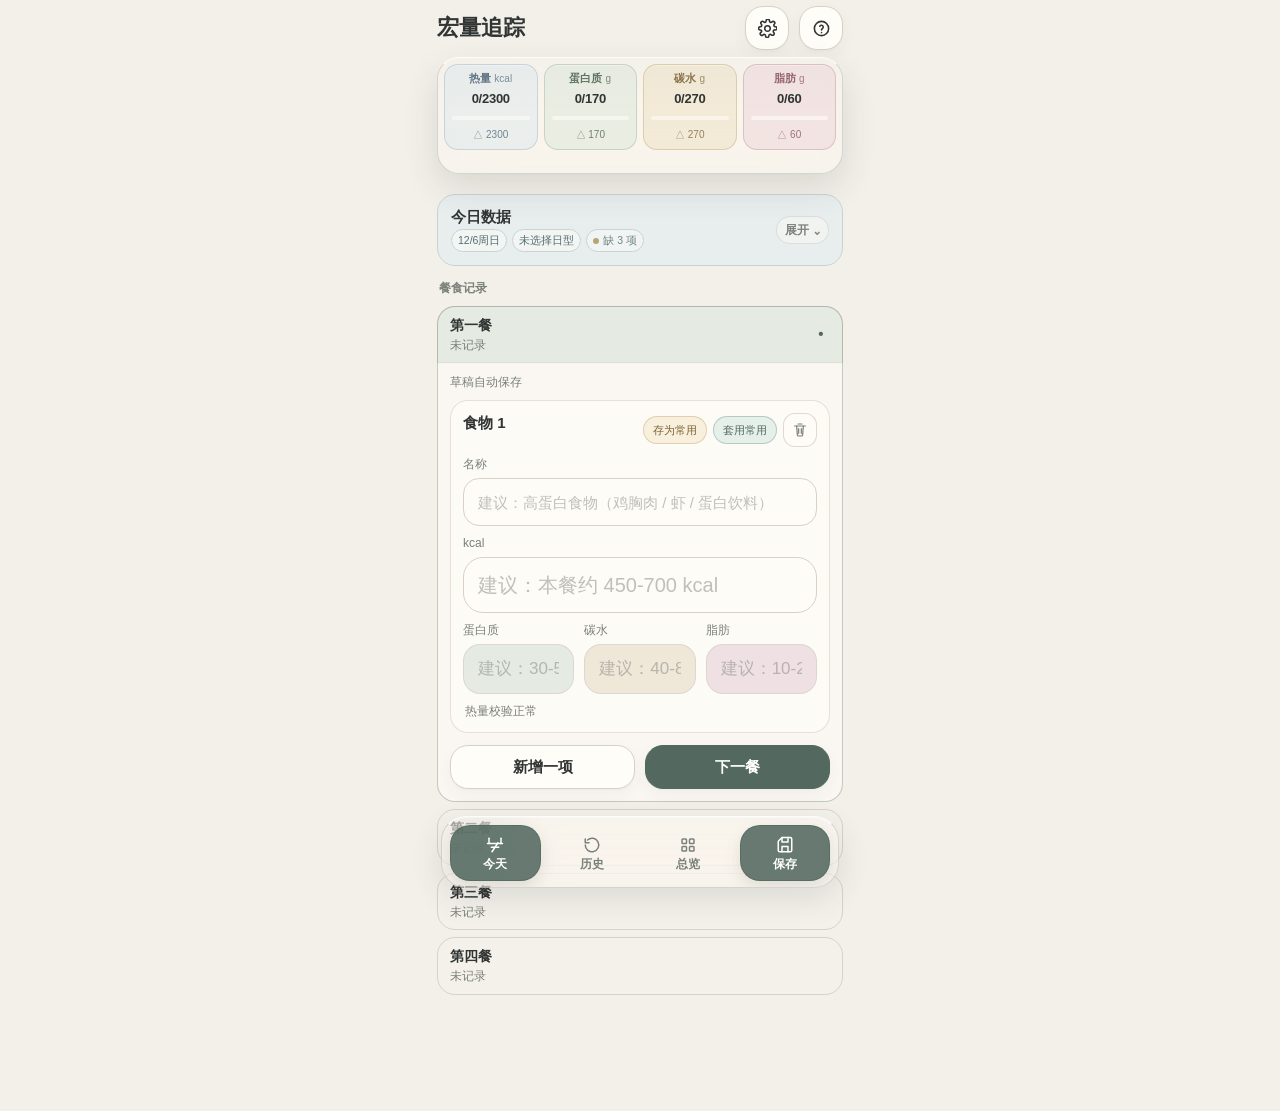
==== index.html @ 1430584b "2.3.5 毛玻璃底色透明度从 52% 降至 34%，模糊提高到 34px，并加强背景颜色的饱和度和对比度。 移除了标题栏下方的明显硬边。 页面内容上滑时，会在 macro 悬浮岛上缘内部逐渐淡出" ====
<!DOCTYPE html>
<html lang="zh-CN">
<head>
<meta charset="utf-8" />
<meta name="viewport" content="width=device-width, initial-scale=1, maximum-scale=1, user-scalable=no, viewport-fit=cover" />
<title>宏量追踪</title>
<meta name="description" content="支持离线使用的每日饮食与体重记录工具" />
<meta name="theme-color" content="#f3f0ea" />
<meta name="apple-mobile-web-app-capable" content="yes" />
<meta name="apple-mobile-web-app-status-bar-style" content="black-translucent" />
<meta name="apple-mobile-web-app-title" content="宏量追踪" />
<link rel="manifest" href="manifest.json" />
<link rel="apple-touch-icon" href="apple-touch-icon.png" />
<link rel="stylesheet" href="styles.css?v=2.3.5" />
<script defer src="app.js?v=2.3.5"></script>
</head>
<body>
<div class="app">
  <div class="sticky">
    <div class="topbar">
      <div>
        <div class="title">宏量追踪</div>
        <div class="sub" id="appSubtitle"></div>
      </div>
      <div class="row">
        <button class="icon-btn" id="settingsBtn" type="button" aria-label="打开设置" title="设置">
          <svg viewBox="0 0 24 24" aria-hidden="true"><path d="M12 15.5a3.5 3.5 0 1 0 0-7 3.5 3.5 0 0 0 0 7Z"/><path d="M19.4 15a1.8 1.8 0 0 0 .36 1.98l.06.06a2.1 2.1 0 0 1-2.97 2.97l-.06-.06a1.8 1.8 0 0 0-1.98-.36 1.8 1.8 0 0 0-1.09 1.65V21.3a2.1 2.1 0 0 1-4.2 0v-.09a1.8 1.8 0 0 0-1.09-1.65 1.8 1.8 0 0 0-1.98.36l-.06.06a2.1 2.1 0 0 1-2.97-2.97l.06-.06A1.8 1.8 0 0 0 4.6 15a1.8 1.8 0 0 0-1.65-1.09H2.86a2.1 2.1 0 0 1 0-4.2h.09A1.8 1.8 0 0 0 4.6 8.62a1.8 1.8 0 0 0-.36-1.98l-.06-.06a2.1 2.1 0 0 1 2.97-2.97l.06.06a1.8 1.8 0 0 0 1.98.36A1.8 1.8 0 0 0 10.28 2.4v-.09a2.1 2.1 0 0 1 4.2 0v.09a1.8 1.8 0 0 0 1.09 1.65 1.8 1.8 0 0 0 1.98-.36l.06-.06a2.1 2.1 0 0 1 2.97 2.97l-.06.06a1.8 1.8 0 0 0-.36 1.98 1.8 1.8 0 0 0 1.65 1.09h.09a2.1 2.1 0 0 1 0 4.2h-.09A1.8 1.8 0 0 0 19.4 15Z"/></svg>
        </button>
        <button class="icon-btn" id="helpBtn" type="button" aria-label="打开使用说明" title="使用说明">
          <svg viewBox="0 0 24 24" aria-hidden="true"><circle cx="12" cy="12" r="9"/><path d="M9.8 9.2a2.3 2.3 0 0 1 4.4 1c0 1.7-2.2 2-2.2 3.6"/><path d="M12 17.2h.01"/></svg>
        </button>
      </div>
    </div>
    <div class="macro-island">
      <div class="chips" id="summaryChips" aria-live="polite"></div>
      <div class="status-line" id="statusLine" aria-live="polite"></div>
      <div id="noticeBox" aria-live="polite" aria-atomic="true"></div>
    </div>
  </div>
  <div id="view"></div>
</div>

<nav class="bottom" aria-label="主导航">
  <div class="bottom-inner">
    <button class="nav-btn" type="button" data-view="today" aria-label="切换到今天">
      <span class="nav-label">
        <span class="nav-icon" aria-hidden="true">
          <svg viewBox="0 0 24 24"><path d="M4 3v7"/><path d="M20 3v7"/><path d="M2 10h20"/><path d="M7 15h10"/><path d="M8 21l8-12"/></svg>
        </span>
        <span>今天</span>
      </span>
    </button>
    <button class="nav-btn" type="button" data-view="history" aria-label="切换到历史">
      <span class="nav-label">
        <span class="nav-icon" aria-hidden="true">
          <svg viewBox="0 0 24 24"><path d="M3 12a9 9 0 1 0 3-6.7"/><path d="M3 4v5h5"/></svg>
        </span>
        <span>历史</span>
      </span>
    </button>
    <button class="nav-btn" type="button" data-view="overview" aria-label="切换到总览">
      <span class="nav-label">
        <span class="nav-icon" aria-hidden="true">
          <svg viewBox="0 0 24 24"><rect x="4" y="4" width="6" height="6" rx="1"/><rect x="14" y="4" width="6" height="6" rx="1"/><rect x="4" y="14" width="6" height="6" rx="1"/><rect x="14" y="14" width="6" height="6" rx="1"/></svg>
        </span>
        <span>总览</span>
      </span>
    </button>
    <button class="save-btn nav-btn" type="button" id="saveDayBtn" aria-label="保存当天记录">
      <span class="nav-label">
        <span class="nav-icon" aria-hidden="true">
          <svg viewBox="0 0 24 24"><path d="M19 21H5a2 2 0 0 1-2-2V7.8a2 2 0 0 1 .6-1.4l3.8-3.8A2 2 0 0 1 8.8 2H19a2 2 0 0 1 2 2v15a2 2 0 0 1-2 2Z"/><path d="M8 2v6h8V2"/><path d="M8 21v-7h8v7"/></svg>
        </span>
        <span>保存</span>
      </span>
    </button>
  </div>
</nav>

<div class="modal" id="settingsModal" role="dialog" aria-modal="true" aria-labelledby="settingsModalTitle">
  <div class="modal-card settings-card">
    <div class="sheet-handle" aria-hidden="true"></div>
    <div class="modal-head">
      <h3 id="settingsModalTitle">设置</h3>
      <button class="icon-btn" id="closeSettingsBtn" type="button" aria-label="关闭设置">×</button>
    </div>
    <div id="settingsBody"></div>
    <div class="item-actions">
      <button class="btn dark" id="saveSettingsBtn" type="button">保存设置并重新计算目标</button>
    </div>
  </div>
</div>

<div class="modal" id="helpModal" role="dialog" aria-modal="true" aria-labelledby="helpModalTitle">
  <div class="modal-card">
    <div class="sheet-handle" aria-hidden="true"></div>
    <div class="modal-head">
      <h3 id="helpModalTitle">简易使用说明</h3>
      <button class="icon-btn" id="closeHelpBtn" type="button" aria-label="关闭使用说明">×</button>
    </div>
    <div class="steps">
      <div class="step">1. 在“今天”页选择日期、日型，并补全训练、饥饿和睡眠数据。</div>
      <div class="step">2. 每一餐默认有 1 个输入板块；若这餐由多个食物组成，可点“新增一项”继续录入。</div>
      <div class="step">3. 每项只需填写名称、kcal、P、C、F。系统会自动汇总为本餐与全天数据。</div>
      <div class="step">4. 系统会自动保存当天草稿；只有点“保存”后，这一天才会正式进入历史记录。</div>
      <div class="step">5. 设置页会实时重算每日目标；历史页支持导出 CSV 与带预览确认的 CSV 导入。</div>
      <div class="step">版本：2.3.5</div>
    </div>
  </div>
</div>

<div class="modal" id="importModal" role="dialog" aria-modal="true" aria-labelledby="importModalTitle">
  <div class="modal-card">
    <div class="sheet-handle" aria-hidden="true"></div>
    <div class="modal-head">
      <h3 id="importModalTitle">导入确认</h3>
      <button class="icon-btn" id="closeImportPreviewBtn" type="button" aria-label="关闭导入确认">×</button>
    </div>
    <div class="steps" id="importPreviewBody"></div>
    <div class="item-actions">
      <button class="mini-btn" id="cancelImportBtn" type="button">取消</button>
      <button class="btn dark" id="confirmImportBtn" type="button">确认导入</button>
    </div>
  </div>
</div>

<input id="csvImportInput" class="visually-hidden" type="file" accept=".csv,text/csv" />
</body>
</html>
---- styles.css ----
:root {
  --bg: #f3f0ea;
  --card: #fffdf8;
  --surface-primary: #fffdf8;
  --surface: #f5f1ea;
  --surface-2: #ebe7df;
  --surface-strong: #e3ddd2;
  --line: #d8d1c6;
  --text: #313534;
  --muted: #7b807a;
  --dark: #53685f;
  --accent: #697f72;
  --accent-dark: #53685f;
  --accent-soft: #e5ebe3;
  --protein-soft: #e5ebe3;
  --carb-soft: #efe7d8;
  --fat-soft: #efe1e3;
  --ok: #5f7461;
  --warn: #8a7449;
  --bad: #93636b;
  --ok-bg: #e5ebe3;
  --ok-line: #c9d6c6;
  --warn-bg: #efe7d8;
  --warn-line: #d8cab0;
  --bad-bg: #efe1e3;
  --bad-line: #d9bec2;
  --info-bg: #e7ecef;
  --info-line: #cfd9de;
  --info-text: #627583;
  --context-bg: #e8eeee;
  --context-line: #c7d4d4;
  --context-text: #536f72;
  --tools-bg: #ebe8f0;
  --tools-line: #d0c8dc;
  --tools-text: #665f78;
  --font-family-ui: -apple-system, BlinkMacSystemFont, "SF Pro Text", "PingFang SC", "Helvetica Neue", Arial, sans-serif;
  --text-xs: 11px;
  --text-sm: 12px;
  --text-md: 14px;
  --text-base: 15px;
  --text-lg: 17px;
  --text-xl: 20px;
  --text-2xl: 24px;
  --weight-regular: 400;
  --weight-medium: 500;
  --weight-semibold: 650;
  --weight-bold: 750;
  --line-tight: 1.15;
  --line-normal: 1.35;
  --line-relaxed: 1.5;
  --shadow: 0 1px 2px rgba(70, 76, 72, 0.04), 0 10px 24px rgba(70, 76, 72, 0.055);
  --shadow-soft: 0 1px 2px rgba(70, 76, 72, 0.035), 0 6px 16px rgba(70, 76, 72, 0.045);
  --floating-material: rgba(248, 247, 242, 0.34);
  --floating-material-edge: rgba(255, 255, 255, 0.78);
  --floating-material-line: rgba(75, 85, 78, 0.2);
  --floating-material-blur: 34px;
}

* {
  box-sizing: border-box;
}

html,
body {
  margin: 0;
  padding: 0;
  background: var(--bg);
  color: var(--text);
  font-family: var(--font-family-ui);
  font-size: var(--text-base);
  line-height: var(--line-normal);
  overscroll-behavior-y: none;
}

html {
  height: 100%;
  min-height: 100%;
  background: var(--bg);
}

body {
  min-height: 100%;
  padding-bottom: calc(env(safe-area-inset-bottom, 0px) + 104px);
  background: var(--bg);
}

body::before {
  content: "";
  position: fixed;
  top: 0;
  left: 0;
  right: 0;
  height: calc(env(safe-area-inset-top, 0px) + 12px);
  z-index: 19;
  pointer-events: none;
  background: var(--bg);
}

body.modal-open {
  overflow: hidden;
  position: fixed;
  width: 100%;
}

button,
input,
select {
  font: inherit;
  font-variant-numeric: tabular-nums;
  font-feature-settings: "tnum";
  max-width: 100%;
  min-width: 0;
}

button,
.segment,
.nav-btn,
.meal-row,
.icon-btn {
  touch-action: manipulation;
}

body,
.chip .v,
.stat .v,
.item-sub,
.small,
.badge,
.bar,
.progress,
.weight-chart,
.notice {
  font-variant-numeric: tabular-nums;
  font-feature-settings: "tnum";
}

button:focus-visible,
input:focus-visible,
select:focus-visible {
  outline: 3px solid rgba(95, 111, 106, 0.26);
  outline-offset: 2px;
}

.app {
  max-width: 430px;
  margin: 0 auto;
  padding: 0 12px 12px;
}

.sticky {
  position: sticky;
  top: 0;
  z-index: 20;
  isolation: isolate;
  background: transparent;
  margin: 0 -12px;
  padding: calc(env(safe-area-inset-top, 0px) + 4px) 12px 8px;
}

.sticky::before {
  content: "";
  position: absolute;
  inset: 0 0 auto;
  height: calc(env(safe-area-inset-top, 0px) + 78px);
  z-index: -1;
  pointer-events: none;
  background: linear-gradient(
    to bottom,
    rgba(243, 240, 234, 1) 0,
    rgba(243, 240, 234, 1) calc(100% - 22px),
    rgba(243, 240, 234, 0) 100%
  );
}

#view {
  padding-top: 2px;
}

.sticky + #view {
  margin-top: 0;
}

.topbar {
  display: flex;
  justify-content: space-between;
  align-items: center;
  gap: 10px;
  padding-top: 2px;
}

.title {
  font-size: 22px;
  font-weight: var(--weight-bold);
  line-height: var(--line-tight);
  letter-spacing: 0;
}

.sub {
  display: none;
  font-size: 10px;
  color: var(--muted);
  margin-top: 3px;
  opacity: 0.68;
}

.row {
  display: flex;
  gap: 10px;
}

.chips {
  display: block;
  gap: 8px;
  padding: 0;
}

.macro-island {
  position: relative;
  isolation: isolate;
  margin-top: 7px;
  padding: 6px 6px 5px;
  overflow: hidden;
  border: 1px solid var(--floating-material-line);
  border-top-color: var(--floating-material-edge);
  border-radius: 22px;
  background: var(--floating-material);
  box-shadow:
    0 14px 34px rgba(45, 52, 47, 0.13),
    inset 0 1px 0 rgba(255, 255, 255, 0.42);
  backdrop-filter: blur(var(--floating-material-blur)) saturate(190%) contrast(1.04);
  -webkit-backdrop-filter: blur(var(--floating-material-blur)) saturate(190%) contrast(1.04);
}

.macro-island::before {
  content: "";
  position: absolute;
  inset: 0 0 auto;
  z-index: 0;
  height: 48px;
  pointer-events: none;
  background: linear-gradient(
    to bottom,
    rgba(243, 240, 234, 0.86) 0,
    rgba(243, 240, 234, 0.42) 46%,
    rgba(243, 240, 234, 0) 100%
  );
}

.macro-island > * {
  position: relative;
  z-index: 1;
}

.summary-dashboard {
  display: grid;
  grid-template-columns: repeat(4, minmax(0, 1fr));
  gap: 6px;
}

.chip {
  min-width: 0;
  background: var(--card);
  border: 1px solid var(--line);
  border-radius: 16px;
  padding: 7px 7px;
  box-shadow: var(--shadow-soft);
}

.summary-primary {
  border-radius: 20px;
  padding: 12px;
  background: var(--surface);
  box-shadow: var(--shadow);
}

.summary-support {
  min-height: 86px;
  display: flex;
  flex-direction: column;
  justify-content: space-between;
  border-radius: 14px;
  background: var(--macro-card-bg, rgba(255, 253, 248, 0.4));
  border-color: var(--macro-card-line, var(--line));
  color: var(--macro-card-text, var(--text));
  box-shadow: inset 0 1px 0 rgba(255, 255, 255, 0.34);
  text-align: center;
}

.chip .k {
  display: flex;
  align-items: baseline;
  justify-content: center;
  gap: 3px;
  font-size: 11px;
  line-height: 1.15;
  color: var(--macro-card-text, var(--muted));
  white-space: normal;
  overflow-wrap: anywhere;
}

.chip .label-text {
  font-weight: var(--weight-semibold);
}

.chip .label-unit {
  font-size: 10px;
  font-weight: var(--weight-medium);
  opacity: 0.8;
}

.chip .v {
  display: block;
  min-width: 0;
  margin-top: 4px;
  white-space: nowrap;
  overflow: hidden;
}

.chip .value-main {
  color: var(--text);
  display: block;
  min-width: 0;
  font-size: clamp(10px, 2.95vw, 13px);
  font-weight: var(--weight-bold);
  line-height: 1.05;
  letter-spacing: -0.02em;
}

.chip .h {
  margin-top: 5px;
  color: var(--macro-card-text, var(--muted));
  font-size: 10px;
  white-space: nowrap;
  opacity: 0.88;
}

.chip .h.is-exceeded {
  color: var(--bad);
  opacity: 1;
}

.mini-progress {
  height: 4px;
  margin-top: 6px;
  border-radius: 999px;
  overflow: hidden;
  background: rgba(255, 253, 248, 0.54);
}

.mini-progress i {
  display: block;
  height: 100%;
  border-radius: inherit;
  background: var(--macro-card-text, currentColor);
}

.summary-primary .v {
  font-size: var(--text-lg);
  font-weight: var(--weight-bold);
  letter-spacing: 0;
}

.summary-support .v {
  letter-spacing: 0;
}

.macro-card-calories {
  --macro-card-bg: rgba(214, 227, 234, 0.44);
  --macro-card-line: rgba(152, 177, 189, 0.42);
  --macro-card-text: var(--info-text);
}

.macro-card-protein {
  --macro-card-bg: rgba(211, 225, 211, 0.44);
  --macro-card-line: rgba(148, 174, 145, 0.4);
  --macro-card-text: var(--ok);
}

.macro-card-carbs {
  --macro-card-bg: rgba(232, 218, 188, 0.44);
  --macro-card-line: rgba(190, 165, 112, 0.42);
  --macro-card-text: var(--warn);
}

.macro-card-fat {
  --macro-card-bg: rgba(232, 205, 211, 0.44);
  --macro-card-line: rgba(188, 139, 149, 0.4);
  --macro-card-text: var(--bad);
}

.summary-support.is-exceeded {
  box-shadow: inset 0 0 0 1px rgba(147, 99, 107, 0.15);
}

.summary-support.is-exceeded .mini-progress i {
  background: var(--bad);
}

.chip-static {
  min-width: auto;
  padding: 10px 12px;
  background: var(--dark);
  color: #fff;
  border-color: var(--dark);
}

.chip-static .v {
  margin: 0;
  font-size: 14px;
}

.status-line {
  min-height: 14px;
  margin: 4px 5px 0;
  font-size: var(--text-xs);
  color: var(--muted);
}

.notice {
  width: fit-content;
  max-width: 100%;
  margin-top: 8px;
  border: 1px solid var(--line);
  border-radius: 999px;
  padding: 8px 12px;
  font-size: 12px;
  box-shadow: var(--shadow-soft);
  background: var(--card);
  color: var(--muted);
}

.notice.ok {
  background: var(--ok-bg);
  border-color: var(--ok-line);
  color: var(--ok);
}

.notice.warn {
  background: var(--warn-bg);
  border-color: var(--warn-line);
  color: var(--warn);
}

.notice.bad {
  background: var(--bad-bg);
  border-color: var(--bad-line);
  color: var(--bad);
}

.card {
  background: rgba(255, 253, 248, 0.72);
  border: 1px solid rgba(216, 209, 198, 0.74);
  border-radius: 18px;
  padding: 14px;
  box-shadow: var(--shadow-soft);
  margin-top: 12px;
}

.danger-card {
  background: var(--bad-bg);
  border-color: var(--bad-line);
}

.danger-card h3 {
  color: var(--bad);
}

.settings-danger-action {
  display: grid;
  gap: 12px;
  padding: 12px;
  border: 1px solid var(--bad-line);
  border-radius: 16px;
}

.settings-danger-action .btn {
  width: 100%;
}

.card h3 {
  margin: 0 0 10px;
  font-size: var(--text-lg);
  font-weight: var(--weight-bold);
  line-height: var(--line-tight);
}

.small {
  font-size: var(--text-sm);
  color: var(--muted);
  line-height: var(--line-relaxed);
}

.label {
  display: block;
  max-width: 100%;
  font-size: var(--text-sm);
  font-weight: var(--weight-medium);
  color: var(--muted);
  margin-bottom: 6px;
  line-height: 1.25;
  white-space: normal;
  overflow-wrap: anywhere;
}

input,
select {
  box-sizing: border-box;
  width: 100%;
  min-width: 0;
  max-width: 100%;
  height: 48px;
  border: 1px solid var(--line);
  border-radius: 16px;
  padding: 0 14px;
  font-size: var(--text-base);
  font-weight: var(--weight-regular);
  background: rgba(255, 253, 248, 0.82);
  color: var(--text);
  transition: border-color 0.15s ease, background-color 0.15s ease, box-shadow 0.15s ease;
}

input.date-compact {
  width: min(100%, 190px);
  max-width: 190px;
  height: 44px;
  padding: 0 10px;
  font-size: 14px;
  font-weight: var(--weight-semibold);
  border-radius: 16px;
  text-align: center;
}

input[type="date"] {
  min-width: 0;
  max-width: 100%;
}

input[type="date"]::-webkit-date-and-time-value {
  min-width: 0;
  max-width: 100%;
  text-align: left;
}

input::placeholder {
  color: rgba(123, 128, 122, 0.48);
  font-weight: var(--weight-regular);
}

input:focus,
select:focus {
  border-color: rgba(95, 111, 106, 0.58);
  box-shadow: 0 0 0 4px rgba(95, 111, 106, 0.12);
}

input.big {
  height: 56px;
  font-size: var(--text-xl);
  font-weight: var(--weight-bold);
  border-radius: 20px;
}

.macro-input {
  height: 50px !important;
  border-radius: 17px !important;
  font-size: var(--text-lg) !important;
  font-weight: var(--weight-semibold) !important;
  border-color: rgba(216, 211, 202, 0.76);
}

.protein-input {
  background: var(--protein-soft);
}

.carb-input {
  background: var(--carb-soft);
}

.fat-input {
  background: var(--fat-soft);
}

.sleep-control {
  margin-top: 0;
  border: 1px solid rgba(207, 217, 222, 0.9);
  border-radius: 16px;
  padding: 9px 10px 8px;
  background: rgba(251, 250, 246, 0.76);
  box-shadow: none;
}

.sleep-control.ok {
  background: rgba(229, 235, 227, 0.52);
  border-color: rgba(201, 214, 198, 0.95);
}

.sleep-control.warn {
  background: rgba(239, 231, 216, 0.52);
  border-color: rgba(216, 202, 176, 0.95);
}

.sleep-control.bad {
  background: rgba(239, 225, 227, 0.52);
  border-color: rgba(217, 190, 194, 0.95);
}

.sleep-slider {
  height: 30px;
  margin-top: 4px;
  padding: 0;
  border: 0;
  border-radius: 999px;
  background: transparent;
  accent-color: var(--accent-dark);
}

.range-scale {
  display: flex;
  justify-content: space-between;
  color: var(--muted);
  font-size: var(--text-xs);
  margin-top: 2px;
}

.grid-2 {
  display: grid;
  grid-template-columns: repeat(2, minmax(0, 1fr));
  gap: 10px;
}

.grid-3 {
  display: grid;
  grid-template-columns: repeat(3, minmax(0, 1fr));
  gap: 10px;
}

.grid-2 > *,
.grid-3 > *,
.settings-grid > *,
.compact-field-grid > *,
.stat-grid > *,
.metric-grid > *,
.history-toolbar > *,
.favorite-select-row > * {
  min-width: 0;
}

.meal-tabs {
  display: grid;
  grid-template-columns: repeat(4, minmax(0, 1fr));
  gap: 8px;
  padding-top: 4px;
}

.meal-tab {
  position: relative;
  min-width: 0;
  border: 1px solid var(--line);
  border-radius: 18px;
  background: var(--surface);
  padding: 9px 10px;
  text-align: left;
  box-shadow: none;
  color: var(--muted);
}

.meal-tab.active {
  background: var(--accent-dark);
  color: #fff;
  border-color: var(--accent-dark);
  box-shadow: 0 10px 20px rgba(70, 76, 72, 0.16);
}

.meal-tab.done {
  background: var(--accent-soft);
  border-color: var(--ok-line);
  color: var(--accent-dark);
}

.meal-tab.done::after {
  content: "";
  position: absolute;
  top: 8px;
  right: 8px;
  width: 6px;
  height: 6px;
  border-radius: 999px;
  background: var(--ok);
}

.meal-tab.active.done {
  background: var(--accent-dark);
  color: #fff;
  border-color: var(--accent-dark);
}

.meal-tab.active.done::after {
  background: rgba(255, 255, 255, 0.82);
}

.context-panel,
.favorite-quick,
.meal-accordion {
  margin-top: 10px;
}

.context-panel {
  border: 1px solid var(--context-line);
  border-radius: 18px;
  background: var(--context-bg);
  padding: 8px;
}

.context-panel .context-summary {
  margin: 0;
  border-color: transparent;
  background: transparent;
  box-shadow: none;
}

.context-panel:not(.open) {
  padding: 6px 8px;
}

.context-panel:not(.open) .context-summary {
  min-height: 52px;
  padding: 6px 4px;
}

.context-panel.open .context-summary {
  align-items: flex-start;
  padding: 4px 4px 2px;
}

.context-summary {
  width: 100%;
  min-height: 46px;
  appearance: none;
  display: flex;
  align-items: center;
  justify-content: space-between;
  gap: 10px;
  border: 1px solid var(--line);
  border-radius: 18px;
  padding: 10px 12px;
  background: rgba(251, 250, 246, 0.78);
  color: var(--text);
  box-shadow: var(--shadow-soft);
  text-align: left;
  font-size: 13px;
  font-weight: var(--weight-semibold);
}

.context-copy {
  min-width: 0;
  display: grid;
  gap: 4px;
}

.context-title,
.mini-section-title {
  color: var(--text);
  font-size: var(--text-base);
  font-weight: var(--weight-semibold);
  line-height: var(--line-tight);
}

.context-helper {
  color: var(--context-text);
  font-size: var(--text-sm);
  font-weight: var(--weight-regular);
}

.context-chip-row {
  display: flex;
  flex-wrap: wrap;
  gap: 5px;
  max-width: 100%;
  overflow: visible;
}

.context-chip {
  flex: 0 1 auto;
  min-width: 0;
  overflow-wrap: anywhere;
  white-space: normal;
  border: 1px solid var(--context-line);
  border-radius: 999px;
  padding: 4px 6px;
  background: rgba(255, 253, 248, 0.45);
  color: var(--context-text);
  font-size: 10.5px;
  font-weight: var(--weight-medium);
  line-height: 1.2;
}

.context-status-chip {
  display: inline-flex;
  align-items: center;
  gap: 4px;
  background: rgba(255, 253, 248, 0.32);
  color: rgba(83, 111, 114, 0.82);
}

.context-status-chip i {
  width: 6px;
  height: 6px;
  flex: 0 0 6px;
  border-radius: 999px;
  background: #8aa497;
}

.context-status-chip.warn i {
  background: #b9a474;
}

.context-status-chip.ok i {
  background: #7c9a88;
}

.incomplete-reminder-card {
  margin-top: 10px;
  border-color: rgba(190, 166, 112, 0.34);
  background: rgba(244, 238, 222, 0.62);
}

.incomplete-reminder-card h3 {
  margin: 0;
  font-size: var(--text-base);
  line-height: var(--line-tight);
}

.incomplete-chip-row {
  display: flex;
  flex-wrap: wrap;
  gap: 6px;
  margin-top: 10px;
  max-width: 100%;
}

.incomplete-chip {
  padding: 6px 9px;
  border-color: rgba(190, 166, 112, 0.44);
  background: rgba(255, 253, 248, 0.62);
  color: #8f7a46;
  font-size: var(--text-xs);
}

.expand-affordance {
  flex: 0 0 auto;
  display: inline-flex;
  align-items: center;
  gap: 4px;
  border: 1px solid rgba(123, 128, 122, 0.18);
  border-radius: 999px;
  padding: 5px 8px;
  background: rgba(255, 253, 248, 0.38);
  color: var(--muted);
  font-size: var(--text-sm);
  font-weight: var(--weight-semibold);
}

.secondary-summary {
  min-height: 42px;
  background: var(--surface);
  color: var(--muted);
  box-shadow: none;
  margin-top: 10px;
}

.tools-summary {
  margin-top: 0;
  min-height: 58px;
  background: var(--tools-bg);
  border-color: var(--tools-line);
  color: var(--tools-text);
  box-shadow: none;
}

.history-tools-card {
  margin-top: 10px;
  border: 1px solid var(--tools-line);
  border-radius: 18px;
  background: rgba(235, 232, 240, 0.72);
  padding: 8px;
}

.tools-summary .context-helper,
.tools-summary .context-title {
  color: var(--tools-text);
}

.card-summary {
  background: transparent;
  box-shadow: none;
  border-color: transparent;
  padding: 2px 0;
  min-height: 48px;
  font-size: 16px;
  color: var(--text);
}

.chevron {
  color: var(--muted);
  font-size: 14px;
  line-height: 1;
}

.context-body,
.favorite-quick-body,
.settings-group-body {
  margin-top: 10px;
  animation: soft-reveal 0.16s ease;
}

.language-settings {
  display: flex;
  align-items: center;
  justify-content: space-between;
  gap: 10px;
  margin: 0 0 10px;
  padding: 8px 10px;
  border: 1px solid rgba(123, 128, 122, 0.14);
  border-radius: 14px;
  background: rgba(255, 253, 248, 0.48);
}

.language-label {
  color: var(--muted);
  font-size: var(--text-sm);
  font-weight: var(--weight-semibold);
}

.language-segmented {
  display: inline-flex;
  flex: 0 0 auto;
  gap: 3px;
  padding: 3px;
  border: 1px solid var(--line);
  border-radius: 999px;
  background: rgba(251, 250, 246, 0.78);
}

.language-option {
  min-height: 28px;
  padding: 4px 10px;
  border: 0;
  border-radius: 999px;
  background: transparent;
  color: var(--muted);
  font-size: clamp(11px, 3.1vw, 12px);
  font-weight: var(--weight-semibold);
}

.language-option.active {
  background: var(--text);
  color: white;
}

.context-body {
  display: grid;
  gap: 10px;
  margin-top: 8px;
}

.compact-field-grid {
  display: grid;
  grid-template-columns: 1fr 1fr;
  gap: 10px;
  margin-top: 10px;
}

.context-body .compact-field-grid:first-child {
  margin-top: 0;
}

.field-shell {
  min-width: 0;
  margin-top: 10px;
}

.context-full-field {
  margin-top: 0;
}

.compact-field-grid .field-shell {
  margin-top: 0;
}

.field-shell input,
.field-shell select {
  min-height: 48px;
}

.context-body .segmented,
.context-body input,
.context-body select {
  min-width: 0;
  max-width: 100%;
}

.dual-context-grid {
  margin-top: 0;
}

.daily-date-row {
  display: flex;
  justify-content: flex-start;
  min-width: 0;
}

.daily-weight-type-row {
  display: grid;
  grid-template-columns: minmax(92px, 0.68fr) minmax(168px, 1.32fr);
  gap: 10px;
  align-items: end;
  min-width: 0;
}

.daily-type-row {
  display: grid;
  grid-template-columns: minmax(0, 1fr);
  gap: 10px;
  align-items: end;
  min-width: 0;
}

.daily-weight-type-row > *,
.daily-type-row > * {
  min-width: 0;
}

.daily-weight-field input,
.daily-type-field .segmented {
  min-height: 46px;
}

.daily-weight-field input {
  height: 46px;
  padding-inline: 10px;
}

.daily-type-field .segmented {
  height: 46px;
}

.backup-filter-grid {
  display: grid;
  grid-template-columns: 1fr;
  gap: 10px;
}

.backup-filter-grid > * {
  min-width: 0;
}

@keyframes soft-reveal {
  from {
    opacity: 0;
    transform: translateY(-3px);
  }

  to {
    opacity: 1;
    transform: translateY(0);
  }
}

.segmented {
  display: grid;
  grid-auto-flow: column;
  grid-auto-columns: minmax(0, 1fr);
  gap: 5px;
  padding: 4px;
  border: 1px solid var(--line);
  border-radius: 17px;
  background: var(--surface);
}

.segment {
  min-height: 38px;
  appearance: none;
  border: 1px solid transparent;
  border-radius: 14px;
  background: transparent;
  color: var(--muted);
  font-size: 13px;
  font-weight: var(--weight-semibold);
}

.segment.active {
  background: var(--accent-dark);
  color: #fff;
  border-color: var(--accent-dark);
  box-shadow: 0 8px 18px rgba(70, 76, 72, 0.16);
}

.field-shell.disabled-field {
  opacity: 0.58;
}

.segmented.disabled {
  background: rgba(239, 237, 231, 0.72);
}

.segmented.disabled .segment {
  color: rgba(123, 128, 122, 0.72);
  cursor: not-allowed;
}

.segment-poor.active {
  background: var(--bad-bg);
  color: var(--bad);
  border-color: var(--bad-line);
}

.segment-great.active,
.segment-low.active {
  background: var(--ok-bg);
  color: var(--ok);
  border-color: var(--ok-line);
}

.segment-high.active {
  background: var(--warn-bg);
  color: var(--warn);
  border-color: var(--warn-line);
}

.segment-normal.active,
.segment-medium.active {
  background: var(--surface-primary);
  color: var(--text);
  border-color: var(--line);
}

.compact-segmented {
  min-width: 170px;
  max-width: 190px;
}

.compact-segmented .segment {
  min-height: 34px;
  font-size: 12px;
}

.meal-accordion {
  display: grid;
  gap: 7px;
}

.section-label {
  margin: 14px 2px 6px;
  color: var(--muted);
  font-size: var(--text-sm);
  font-weight: var(--weight-semibold);
}

.macro-grid {
  display: grid;
  grid-template-columns: repeat(4, minmax(0, 1fr));
  gap: 7px;
}

.target-grid {
  margin-top: 0;
}

.target-grid .stat,
.compact-total-grid .stat {
  padding: 8px 7px;
  border-radius: 14px;
  box-shadow: none;
  text-align: center;
}

.target-grid .stat .v,
.compact-total-grid .stat .v {
  font-size: var(--text-lg);
  font-weight: var(--weight-bold);
}

.meal-block {
  display: grid;
  gap: 0;
}

.meal-row {
  appearance: none;
  width: 100%;
  min-height: 48px;
  display: flex;
  align-items: center;
  justify-content: space-between;
  gap: 10px;
  border: 1px solid var(--line);
  border-radius: 18px;
  padding: 9px 12px;
  background: rgba(245, 242, 236, 0.82);
  color: var(--muted);
  text-align: left;
  box-shadow: none;
}

.meal-row-text {
  min-width: 0;
  flex: 1 1 auto;
}

.meal-row-title {
  display: flex;
  min-width: 0;
  align-items: baseline;
  gap: 7px;
}

.meal-row strong {
  flex: 0 0 auto;
  color: var(--text);
  font-size: 14px;
}

.meal-food-names {
  min-width: 0;
  overflow: hidden;
  color: var(--muted);
  font-size: 13px;
  font-weight: 500;
  text-overflow: ellipsis;
  white-space: nowrap;
}

.meal-macro-summary {
  display: flex;
  align-items: center;
  flex-wrap: wrap;
  gap: 5px;
  margin-top: 2px;
  font-size: 12px;
  color: var(--muted);
}

.meal-state-row {
  display: inline-flex;
  gap: 4px;
  flex-wrap: wrap;
}

.meal-state {
  border: 1px solid var(--line);
  border-radius: 999px;
  padding: 1px 5px;
  font-size: 10px;
  line-height: 1.4;
}

.meal-state.ok {
  background: var(--ok-bg);
  border-color: var(--ok-line);
  color: var(--ok);
}

.meal-state.warn {
  background: var(--warn-bg);
  border-color: var(--warn-line);
  color: var(--warn);
}

.meal-state.bad {
  background: var(--bad-bg);
  border-color: var(--bad-line);
  color: var(--bad);
}

.meal-row.active {
  border-color: rgba(79, 96, 76, 0.36);
  background: var(--accent-soft);
  color: var(--accent-dark);
}

.meal-row.done .meal-indicator {
  color: var(--ok);
}

.meal-indicator {
  min-width: 18px;
  text-align: center;
  font-weight: var(--weight-bold);
}

.meal-inline-editor {
  border: 1px solid rgba(79, 96, 76, 0.22);
  border-top: 0;
  border-radius: 0 0 18px 18px;
  background: rgba(255, 253, 248, 0.56);
  padding: 12px;
  margin-top: -1px;
}

.meal-block.active .meal-row {
  border-radius: 18px 18px 0 0;
}

.inline-meal-meta {
  margin-bottom: 8px;
  color: var(--muted);
  font-size: var(--text-sm);
}

.current-meal-card {
  scroll-margin-top: 156px;
  border-color: rgba(83, 104, 95, 0.32);
}

.meal-total-panel {
  border: 1px solid var(--line);
  border-radius: 18px;
  padding: 12px;
  background: var(--surface);
}

.meal-total-panel.warn {
  background: var(--warn-bg);
  border-color: var(--warn-line);
}

.meal-total-panel.bad {
  background: var(--bad-bg);
  border-color: var(--bad-line);
}

.meal-total-panel.ok {
  background: var(--ok-bg);
  border-color: var(--ok-line);
}

.compact-total-grid {
  margin-top: 8px;
}

.compact-total-grid .stat .h {
  min-height: 14px;
}

.meal-guidance {
  margin-top: 10px;
  border: 1px solid rgba(123, 128, 122, 0.18);
  border-radius: 14px;
  padding: 9px 10px;
  background: rgba(255, 253, 248, 0.5);
  color: var(--text);
  font-size: var(--text-sm);
  line-height: var(--line-relaxed);
}

.macro-check {
  margin-top: 8px;
  padding-left: 2px;
}

.compact-warning {
  padding: 10px 12px;
}

.hint-box,
.warn-box {
  border-radius: 18px;
  padding: 12px;
  border: 1px solid var(--line);
  background: var(--surface);
  font-size: 13px;
  color: var(--muted);
  box-shadow: none;
}

.warn-box {
  background: var(--bad-bg);
  border-color: var(--bad-line);
  color: var(--bad);
}

.stat-grid {
  display: grid;
  grid-template-columns: 1fr 1fr;
  gap: 10px;
}

.stat {
  border: 1px solid var(--line);
  border-radius: 18px;
  background: rgba(251, 250, 246, 0.76);
  padding: 12px;
  box-shadow: var(--shadow-soft);
  min-width: 0;
  overflow: hidden;
}

.stat-calories {
  border-color: rgba(95, 111, 106, 0.28);
  background: var(--accent-soft);
}

.metric-grid {
  display: grid;
  grid-template-columns: repeat(4, minmax(0, 1fr));
  gap: 8px;
  margin-top: 12px;
}

.metric-grid .stat {
  padding: 10px;
}

.metric-grid .stat .v {
  font-size: 18px;
}

.compact-overview-card .stat .v {
  font-size: 22px;
}

.overview-mini-grid {
  display: grid;
  grid-template-columns: repeat(3, minmax(0, 1fr));
  gap: 8px;
}

.overview-mini-grid .stat {
  padding: 10px;
}

.overview-mini-grid .stat .v {
  font-size: 18px;
}

.overview-delta-grid {
  display: grid;
  grid-template-columns: repeat(2, minmax(0, 1fr));
  gap: 8px;
}

.overview-delta-pill {
  display: flex;
  align-items: center;
  justify-content: space-between;
  gap: 8px;
  min-width: 0;
  border: 1px solid var(--line);
  border-radius: 14px;
  background: rgba(251, 250, 246, 0.78);
  padding: 10px 12px;
  color: var(--muted);
}

.overview-delta-pill strong {
  color: var(--text);
  font-size: clamp(13px, 2.9vw, 15px);
  white-space: nowrap;
}

.overview-delta-pill.ok {
  border-color: rgba(95, 130, 112, 0.28);
  background: rgba(225, 238, 232, 0.72);
}

.overview-delta-pill.warn {
  border-color: rgba(179, 151, 91, 0.32);
  background: rgba(246, 236, 214, 0.72);
}

.overview-delta-pill.bad {
  border-color: rgba(163, 102, 117, 0.32);
  background: rgba(242, 224, 230, 0.72);
}

.weight-trend-card .weight-chart {
  margin-top: 12px;
}

.stat .k {
  font-size: var(--text-sm);
  font-weight: var(--weight-medium);
  color: var(--muted);
  overflow-wrap: anywhere;
}

.stat .v {
  font-size: var(--text-xl);
  font-weight: var(--weight-bold);
  margin-top: 4px;
  letter-spacing: 0;
}

.stat .h {
  font-size: var(--text-xs);
  color: var(--muted);
  margin-top: 4px;
  overflow-wrap: anywhere;
}

.badges {
  display: flex;
  gap: 8px;
  flex-wrap: wrap;
}

.badge {
  display: inline-flex;
  align-items: center;
  gap: 4px;
  max-width: 100%;
  min-width: 0;
  box-sizing: border-box;
  white-space: normal;
  overflow-wrap: anywhere;
  padding: 7px 10px;
  border-radius: 999px;
  font-size: var(--text-sm);
  font-weight: var(--weight-semibold);
  border: 1px solid var(--line);
  background: var(--surface);
  line-height: 1.22;
}

.rolling-delta-wrap {
  min-width: 0;
  max-width: 100%;
}

.rolling-delta {
  width: 100%;
  justify-content: flex-start;
  border-radius: 15px;
  padding: 6px 9px;
}

.rolling-delta strong {
  flex: 0 0 auto;
  color: inherit;
  font: inherit;
  font-weight: var(--weight-bold);
}

.badge.ok {
  background: var(--ok-bg);
  border-color: var(--ok-line);
  color: var(--ok);
}

.badge.bad {
  background: var(--bad-bg);
  border-color: var(--bad-line);
  color: var(--bad);
}

.badge.warn {
  background: var(--warn-bg);
  border-color: var(--warn-line);
  color: var(--warn);
}

.badge.info {
  background: var(--info-bg);
  border-color: var(--info-line);
  color: var(--info-text);
}

.bar {
  height: 12px;
  background: var(--surface-strong);
  border-radius: 999px;
  overflow: hidden;
}

.bar > div {
  height: 100%;
  background: var(--accent);
  width: 0;
}

.progress {
  height: 7px;
  margin-top: 10px;
  margin-bottom: 10px;
  overflow: hidden;
  border-radius: 999px;
  background: rgba(232, 225, 215, 0.88);
}

.progress > div {
  height: 100%;
  width: 0;
  border-radius: inherit;
  background: var(--accent);
}

.progress.protein > div {
  background: #9baa93;
}

.progress.carbs > div {
  background: #b8a878;
}

.progress.fat > div {
  background: #b79282;
}

.list {
  display: grid;
  gap: 10px;
}

.item {
  border: 1px solid rgba(216, 209, 198, 0.62);
  background: rgba(255, 253, 248, 0.48);
  border-radius: 16px;
  padding: 12px;
  box-shadow: none;
}

.item-top {
  display: flex;
  justify-content: space-between;
  gap: 10px;
  align-items: flex-start;
}

.item-title {
  font-weight: var(--weight-semibold);
}

.item-sub {
  font-size: 13px;
  color: var(--muted);
  margin-top: 4px;
}

.item-actions {
  display: flex;
  gap: 8px;
  flex-wrap: wrap;
  margin-top: 10px;
}

.icon-btn,
.nav-btn,
.btn,
.mini-btn {
  appearance: none;
  border: 1px solid var(--line);
  background: var(--card);
  color: var(--text);
  box-shadow: var(--shadow-soft);
  transition: transform 0.12s ease, background-color 0.12s ease, border-color 0.12s ease;
}

.icon-btn:active,
.nav-btn:active,
.btn:active,
.mini-btn:active,
.meal-tab:active {
  transform: translateY(1px) scale(0.985);
}

.icon-btn:disabled,
.nav-btn:disabled,
.btn:disabled,
.mini-btn:disabled,
.meal-tab:disabled {
  opacity: 0.55;
  cursor: not-allowed;
  transform: none;
}

.icon-btn,
.nav-btn,
.btn {
  border-radius: 18px;
  padding: 0 14px;
  height: 44px;
  font-size: var(--text-base);
  font-weight: var(--weight-semibold);
}

.icon-btn {
  width: 44px;
  padding: 0;
  display: grid;
  place-items: center;
}

.btn.dark,
.nav-btn.active,
.save-btn {
  background: var(--accent-dark);
  color: #fff;
  border-color: var(--accent-dark);
}

.mini-btn,
.item-actions .btn {
  height: 38px;
  border-radius: 14px;
  font-size: var(--text-sm);
  padding: 0 12px;
}

.mini-btn.ghost {
  height: 28px;
  padding: 0 9px;
  border-radius: 999px;
  background: rgba(251, 250, 246, 0.52);
  box-shadow: none;
  font-size: 11px;
}

.mini-btn.danger,
.btn.danger {
  background: var(--bad-bg);
  color: var(--bad);
  border-color: var(--bad-line);
}

.entry-card {
  border: 1px solid rgba(216, 209, 198, 0.64);
  background: rgba(255, 253, 248, 0.58);
  border-radius: 18px;
  padding: 12px;
  box-shadow: none;
  margin-top: 10px;
  scroll-margin-top: 156px;
}

.entry-card.compact {
  margin-top: 0;
}

.entry-head {
  display: flex;
  justify-content: space-between;
  align-items: flex-start;
  gap: 8px;
  flex-wrap: wrap;
}

.entry-actions {
  flex: 0 0 auto;
  display: inline-flex;
  align-items: center;
  justify-content: flex-end;
  flex-wrap: wrap;
  gap: 6px;
  max-width: 100%;
}

.entry-favorite-btn {
  min-width: 0;
  height: 34px;
  padding: 0 10px;
  border-radius: 12px;
  font-size: 12px;
}

.entry-favorite-btn.save-favorite-action {
  background: rgba(246, 236, 214, 0.78);
  border-color: rgba(179, 151, 91, 0.36);
  color: #7b6330;
}

.entry-favorite-btn.apply-favorite-action {
  background: rgba(225, 238, 232, 0.86);
  border-color: rgba(95, 130, 112, 0.34);
  color: var(--accent-dark);
}

.entry-icon-btn {
  flex: 0 0 auto;
  width: 34px;
  height: 34px;
  display: inline-flex;
  align-items: center;
  justify-content: center;
  appearance: none;
  border: 1px solid rgba(216, 209, 198, 0.8);
  border-radius: 12px;
  background: rgba(255, 253, 248, 0.72);
  color: var(--muted);
  box-shadow: none;
}

.entry-icon-btn svg {
  width: 16px;
  height: 16px;
  stroke: currentColor;
  stroke-width: 1.8;
  fill: none;
  stroke-linecap: round;
  stroke-linejoin: round;
}

.entry-icon-btn.danger {
  color: var(--bad);
  border-color: rgba(217, 190, 194, 0.9);
  background: rgba(239, 225, 227, 0.44);
}

.entry-icon-btn:active {
  background: rgba(245, 241, 234, 0.9);
}

.entry-favorite-panel {
  margin-top: 10px;
  padding: 8px;
  border: 1px solid rgba(216, 209, 198, 0.58);
  border-radius: 16px;
  background: rgba(245, 241, 234, 0.48);
}

.history-toolbar {
  display: grid;
  gap: 10px;
  margin-top: 10px;
}

.compact-list {
  gap: 8px;
}

.compact-list .item {
  padding: 10px 12px;
}

.incomplete-list-card {
  border-color: rgba(190, 166, 112, 0.28);
  background: rgba(244, 238, 222, 0.36);
}

.incomplete-row {
  display: grid;
  grid-template-columns: minmax(0, 1fr) auto;
  align-items: center;
  gap: 10px;
}

.incomplete-row .small {
  overflow-wrap: anywhere;
}

.favorite-select-row {
  display: grid;
  grid-template-columns: minmax(0, 1fr) auto;
  gap: 10px;
  align-items: center;
}

.favorite-select-row .btn {
  min-width: 84px;
}

.favorite-quick-list {
  display: grid;
  gap: 8px;
  max-height: 228px;
  overflow: auto;
  padding-right: 2px;
}

.favorite-quick-item {
  width: 100%;
  min-width: 0;
  appearance: none;
  display: grid;
  gap: 3px;
  padding: 10px 12px;
  border: 1px solid rgba(216, 209, 198, 0.74);
  border-radius: 16px;
  background: rgba(255, 253, 248, 0.68);
  color: var(--text);
  text-align: left;
  box-shadow: none;
}

.favorite-quick-item:active {
  background: var(--surface);
  border-color: rgba(105, 127, 114, 0.36);
}

.favorite-quick-name {
  min-width: 0;
  font-size: 14px;
  font-weight: var(--weight-semibold);
  color: var(--text);
  white-space: nowrap;
  overflow: hidden;
  text-overflow: ellipsis;
}

.favorite-quick-macros {
  min-width: 0;
  font-size: 12px;
  color: var(--muted);
  white-space: nowrap;
  overflow: hidden;
  text-overflow: ellipsis;
}

.inline-meta {
  display: flex;
  gap: 8px;
  flex-wrap: wrap;
  align-items: center;
}

.weight-chart {
  border: 1px solid var(--line);
  border-radius: 18px;
  background: var(--surface);
  padding: 8px;
}

.weight-chart svg {
  width: 100%;
  height: auto;
  display: block;
}

.goal-line {
  stroke: var(--warn);
  stroke-width: 1.5;
  stroke-dasharray: 6 4;
}

.weight-line {
  fill: none;
  stroke: var(--accent);
  stroke-width: 2.5;
  stroke-linecap: round;
  stroke-linejoin: round;
}

.weight-trend-line {
  fill: none;
  stroke-width: 3;
  stroke-linecap: round;
  stroke-linejoin: round;
  stroke-dasharray: 6 4;
  opacity: 0.92;
}

.weight-trend-line.down {
  stroke: #4c8c64;
}

.weight-trend-line.up {
  stroke: #c96b7a;
}

.weight-trend-line.flat {
  stroke: #7d8a99;
}

.weight-point {
  fill: var(--card);
  stroke: var(--accent);
  stroke-width: 2;
}

.weight-point.current {
  fill: var(--accent-dark);
}

.goal-label,
.axis-label {
  fill: var(--muted);
  font-size: 10px;
}

.weight-chart-legend {
  display: flex;
  justify-content: center;
  gap: 12px;
  flex-wrap: wrap;
  margin-top: 4px;
  color: var(--muted);
  font-size: var(--text-xs);
}

.weight-chart-legend span {
  display: inline-flex;
  align-items: center;
  gap: 4px;
}

.weight-chart-legend i {
  width: 14px;
  height: 0;
  border-top: 2px solid var(--accent);
  border-radius: 999px;
}

.weight-chart-legend i.trend {
  border-top-style: dashed;
}

.weight-chart-legend i.trend.down {
  border-color: #4c8c64;
}

.weight-chart-legend i.trend.up {
  border-color: #c96b7a;
}

.weight-chart-legend i.trend.flat {
  border-color: #7d8a99;
}

.weight-chart-legend i.target {
  border-color: var(--warn);
  border-top-style: dashed;
}

.weight-trend-summary {
  margin-top: 6px;
  color: var(--muted);
  font-size: var(--text-sm);
  line-height: var(--line-normal);
  text-align: center;
}

.weight-support-meta {
  margin-top: 8px;
  color: var(--muted);
  font-size: var(--text-xs);
  line-height: var(--line-normal);
  text-align: center;
}

.overview-note {
  margin-top: 8px;
  font-size: var(--text-xs);
  line-height: var(--line-relaxed);
  color: var(--muted);
  text-align: center;
}

.overview-note.warn {
  color: #9b8249;
}

.training-calendar {
  margin-top: 14px;
  border: 1px solid var(--line);
  border-radius: 18px;
  background: rgba(255, 253, 248, 0.55);
  padding: 12px;
}

.training-calendar-head {
  display: flex;
  justify-content: flex-end;
  align-items: center;
  gap: 8px;
  margin-bottom: 10px;
  min-width: 0;
}

.training-calendar-title {
  font-weight: var(--weight-semibold);
  color: var(--text);
}

.training-calendar-summary,
.training-calendar-foot {
  font-size: var(--text-xs);
  color: var(--muted);
}

.training-calendar-controls {
  display: inline-flex;
  align-items: center;
  justify-content: flex-end;
  flex-wrap: wrap;
  gap: 4px;
  min-width: 0;
}

.calendar-nav-btn,
.calendar-today-btn {
  border: 1px solid rgba(216, 211, 202, 0.74);
  background: rgba(255, 253, 248, 0.6);
  color: var(--muted);
  border-radius: 999px;
  min-height: 28px;
  font-weight: var(--weight-semibold);
  line-height: 1;
}

.calendar-nav-btn {
  width: 28px;
  padding: 0;
  font-size: 18px;
}

.calendar-today-btn {
  padding: 0 8px;
  font-size: var(--text-xs);
  max-width: 100%;
  white-space: normal;
}

.calendar-nav-btn:active,
.calendar-today-btn:active {
  background: var(--surface-2);
  color: var(--text);
}

.training-calendar-weekdays,
.training-calendar-grid {
  display: grid;
  grid-template-columns: repeat(7, minmax(0, 1fr));
  gap: 6px;
}

.training-calendar-weekdays {
  margin-bottom: 6px;
  font-size: var(--text-xs);
  color: var(--muted);
  text-align: center;
}

.calendar-day {
  position: relative;
  min-height: 34px;
  border-radius: 12px;
  display: grid;
  place-items: center;
  font-size: var(--text-sm);
  color: var(--muted);
  border: 1px solid rgba(216, 211, 202, 0.52);
  background: rgba(255, 253, 248, 0.52);
}

.calendar-day.blank {
  visibility: hidden;
}

.calendar-day.training {
  background: var(--ok-bg);
  border-color: var(--ok-line);
  color: var(--ok);
  font-weight: var(--weight-semibold);
}

.calendar-day.rest {
  background: var(--surface-primary);
  border-color: var(--line);
  color: var(--muted);
}

.calendar-day.no-record {
  background: rgba(210, 214, 217, 0.32);
  border-color: rgba(170, 176, 182, 0.45);
  color: rgba(95, 102, 110, 0.78);
}

.calendar-day.today {
  box-shadow: inset 0 0 0 2px var(--accent-dark);
}

.calendar-day.selected:not(.today) {
  box-shadow: inset 0 0 0 1.5px var(--accent);
}

.calendar-day.incomplete::after {
  content: "";
  position: absolute;
  bottom: 4px;
  left: 50%;
  width: 4px;
  height: 4px;
  border-radius: 999px;
  background: #b79a54;
  transform: translateX(-50%);
}

.training-calendar-foot {
  margin-top: 10px;
  text-align: center;
}

.chart-empty {
  margin-top: 12px;
}

.hidden {
  display: none !important;
}

.bottom {
  position: fixed;
  left: 50%;
  right: auto;
  bottom: calc(env(safe-area-inset-bottom, 0px) + 12px);
  transform: translateX(-50%);
  width: calc(100% - 32px);
  max-width: 398px;
  height: 72px;
  z-index: 80;
  padding: 8px;
  background: var(--floating-material);
  border: 1px solid var(--floating-material-line);
  border-top-color: var(--floating-material-edge);
  border-radius: 25px;
  box-shadow: 0 10px 32px rgba(45, 52, 47, 0.12), 0 1px 0 rgba(255, 255, 255, 0.36) inset;
  backdrop-filter: blur(var(--floating-material-blur)) saturate(190%) contrast(1.04);
  -webkit-backdrop-filter: blur(var(--floating-material-blur)) saturate(190%) contrast(1.04);
  transition: opacity 150ms ease, transform 180ms ease, visibility 0s linear;
  overflow: hidden;
}

body.keyboard-open .bottom {
  visibility: hidden;
  opacity: 0;
  pointer-events: none;
  transform: translateX(-50%) translateY(calc(100% + env(safe-area-inset-bottom, 0px) + 20px));
  transition: opacity 120ms ease, transform 150ms ease, visibility 0s linear 150ms;
}

.bottom-inner {
  width: 100%;
  height: 100%;
  display: grid;
  grid-template-columns: 1fr 1fr 1fr 1fr;
  gap: 6px;
  padding: 0;
}

.nav-btn,
.save-btn {
  height: 56px;
  min-width: 0;
  border-radius: 20px;
  padding: 0 8px;
  font-size: 12px;
  background: transparent;
  border-color: transparent;
  box-shadow: none;
  color: var(--muted);
  transition: transform 180ms ease, opacity 180ms ease, background-color 180ms ease, border-color 180ms ease, color 180ms ease, box-shadow 180ms ease;
}

.save-btn {
  font-weight: var(--weight-bold);
}

.bottom .nav-btn.active,
.bottom .save-btn {
  background: rgba(83, 104, 95, 0.88);
  color: #fff;
  border-color: rgba(83, 104, 95, 0.66);
  box-shadow: 0 6px 16px rgba(70, 76, 72, 0.14);
}

.nav-label {
  display: flex;
  flex-direction: column;
  align-items: center;
  justify-content: center;
  gap: 4px;
  line-height: 1.05;
  min-width: 0;
  max-width: 100%;
  overflow-wrap: anywhere;
  text-align: center;
}

.nav-icon {
  width: 18px;
  height: 18px;
  display: inline-block;
  color: currentColor;
  flex: 0 0 auto;
}

.nav-icon svg {
  width: 18px;
  height: 18px;
  display: block;
  stroke: currentColor;
  fill: none;
  stroke-width: 2;
  stroke-linecap: round;
  stroke-linejoin: round;
}

@media (prefers-reduced-motion: reduce) {
  .bottom,
  .nav-btn,
  .save-btn {
    transition: none;
  }

  body.keyboard-open .bottom {
    transform: translateX(-50%);
  }
}

@media (prefers-reduced-transparency: reduce) {
  .macro-island,
  .bottom {
    background: rgba(248, 247, 242, 0.96);
    backdrop-filter: none;
    -webkit-backdrop-filter: none;
  }
}

@media (prefers-contrast: more) {
  .macro-island,
  .bottom {
    background: rgba(255, 253, 248, 0.94);
    border-color: rgba(49, 53, 52, 0.48);
  }
}

.modal {
  position: fixed;
  inset: 0;
  background: rgba(52, 58, 58, 0.32);
  display: none;
  align-items: center;
  justify-content: center;
  padding: 18px;
  z-index: 120;
}

.modal.open {
  display: flex;
}

.modal-card {
  width: 100%;
  max-width: 400px;
  max-height: calc(100vh - 36px);
  display: flex;
  flex-direction: column;
  background: var(--card);
  border-radius: 28px;
  padding: 16px;
  border: 1px solid var(--line);
  box-shadow: 0 20px 60px rgba(70, 76, 72, 0.2);
}

.sheet-handle {
  display: none;
}

.settings-card {
  max-width: 430px;
  overflow: hidden;
}

.modal-head {
  flex: 0 0 auto;
  display: flex;
  justify-content: space-between;
  align-items: center;
  gap: 10px;
}

.modal-head h3 {
  margin: 0;
  font-size: 18px;
}

.steps {
  display: grid;
  gap: 10px;
  margin-top: 12px;
}

.step {
  border: 1px solid var(--line);
  background: var(--surface);
  border-radius: 18px;
  padding: 12px;
  font-size: 14px;
  line-height: 1.45;
}

.preview-list {
  display: grid;
  gap: 6px;
  margin-top: 8px;
  padding-left: 18px;
}

.preview-list li {
  color: var(--muted);
  font-size: 13px;
}

.settings-section {
  border: 1px solid var(--line);
  border-radius: 20px;
  background: rgba(245, 242, 236, 0.72);
  padding: 12px;
  margin-top: 10px;
  overflow-x: hidden;
}

.settings-section h4 {
  margin: 0 0 10px;
  font-size: 15px;
}

.settings-group:first-child {
  margin-top: 12px;
}

.full-width {
  width: 100%;
  margin-top: 10px;
}

.settings-grid {
  display: grid;
  grid-template-columns: minmax(0, 1fr);
  gap: 12px;
}

.settings-date-row,
.settings-date-field,
.settings-duo-row,
.settings-duo-field,
.settings-metrics-row,
.settings-metric-field {
  min-width: 0;
  max-width: 100%;
}

.settings-date-row {
  display: flex;
  justify-content: flex-start;
  width: 100%;
  margin-top: 12px;
  overflow: hidden;
}

.settings-date-field {
  position: relative;
  overflow: hidden;
  width: min(100%, 190px);
  max-width: 100%;
}

.settings-date-chip {
  display: block;
  width: min(100%, 190px);
  min-width: 0 !important;
  max-width: 100% !important;
  height: 44px;
  line-height: 42px;
  padding-inline: 10px;
  font-size: 14px;
  font-weight: var(--weight-semibold);
  letter-spacing: 0;
  color: var(--text);
  background: rgba(255, 253, 248, 0.82);
  border: 1px solid var(--line);
  border-radius: 16px;
  text-align: center;
  pointer-events: none;
}

.settings-date-native {
  position: absolute;
  left: 0;
  bottom: 0;
  z-index: 2;
  width: min(100%, 190px) !important;
  min-width: 0 !important;
  max-width: 100% !important;
  height: 44px !important;
  padding: 0 !important;
  border: 0 !important;
  opacity: 0;
  color: transparent;
  background: transparent;
  cursor: pointer;
}

.settings-metrics-row,
.settings-duo-row {
  display: grid;
  gap: 8px;
  margin-top: 12px;
  overflow: hidden;
}

.settings-metrics-row {
  grid-template-columns: repeat(3, minmax(0, 1fr));
}

.settings-duo-row {
  grid-template-columns: repeat(2, minmax(0, 1fr));
}

.settings-metric-field .label,
.settings-duo-field .label {
  min-height: 1.2em;
  margin-bottom: 5px;
  font-size: clamp(11px, 2.7vw, 13px);
  line-height: 1.15;
  overflow-wrap: anywhere;
}

.settings-metric-field input,
.settings-duo-field input {
  height: 46px;
  padding-inline: 8px;
  border-radius: 14px;
  font-size: clamp(14px, 3.3vw, 16px);
}

.weekday-row {
  display: flex;
  gap: 8px;
  flex-wrap: wrap;
}

.weekday-chip {
  appearance: none;
  border: 1px solid var(--line);
  background: var(--card);
  color: var(--text);
  border-radius: 14px;
  min-width: 48px;
  height: 38px;
  padding: 0 10px;
  font-weight: var(--weight-semibold);
  box-shadow: var(--shadow);
}

.weekday-chip.active {
  background: var(--accent-dark);
  color: #fff;
  border-color: var(--accent-dark);
}

.check-row {
  display: flex;
  align-items: center;
  gap: 10px;
  margin-top: 12px;
  font-size: 14px;
  color: var(--text);
}

.check-row input {
  width: 20px;
  height: 20px;
  padding: 0;
  flex: 0 0 auto;
}

.visually-hidden {
  position: absolute !important;
  width: 1px;
  height: 1px;
  padding: 0;
  margin: -1px;
  overflow: hidden;
  clip: rect(0, 0, 0, 0);
  white-space: nowrap;
  border: 0;
}

.icon-btn svg {
  width: 19px;
  height: 19px;
  display: block;
  stroke: currentColor;
  fill: none;
  stroke-width: 2;
  stroke-linecap: round;
  stroke-linejoin: round;
}

.empty-state {
  display: grid;
  gap: 4px;
}

.empty-state strong {
  color: var(--text);
}

.empty-icon {
  width: 30px;
  height: 30px;
  display: grid;
  place-items: center;
  border-radius: 999px;
  background: rgba(255, 253, 248, 0.72);
  color: var(--accent-dark);
  font-weight: var(--weight-bold);
}

.insight-title {
  margin-top: 4px;
  color: var(--text);
  font-size: var(--text-base);
  font-weight: var(--weight-bold);
  letter-spacing: 0;
}

@media (max-width: 520px) {
  .modal {
    align-items: flex-end;
    justify-content: center;
    padding: 0;
  }

  .modal-card {
    max-width: 430px;
    max-height: 100dvh;
    min-height: min(100dvh, 680px);
    padding: calc(env(safe-area-inset-top, 0px) + 16px) 14px calc(env(safe-area-inset-bottom, 0px) + 16px);
    overflow: hidden;
    border-radius: 30px 30px 24px 24px;
  }

  .settings-card {
    height: 100dvh;
    max-height: 100dvh;
  }

  .modal-head {
    position: sticky;
    top: 0;
    z-index: 2;
    margin: 0 -2px 8px;
    padding-bottom: 8px;
    background: var(--card);
  }

  .settings-card #settingsBody,
  .settings-card .item-actions,
  .modal-card .steps {
    overflow: auto;
    -webkit-overflow-scrolling: touch;
  }

  .settings-card #settingsBody {
    flex: 1 1 auto;
    min-height: 0;
    padding-right: 2px;
  }

  .settings-card > .item-actions {
    flex: 0 0 auto;
    padding-top: 10px;
  }

  .sheet-handle {
    display: block;
    flex: 0 0 auto;
    width: 42px;
    height: 5px;
    margin: 0 auto 12px;
    border-radius: 999px;
    background: rgba(125, 129, 123, 0.32);
  }

  .summary-dashboard {
    grid-template-columns: repeat(4, minmax(0, 1fr));
    gap: 6px;
  }

  .chip {
    padding: 8px 7px;
  }

  .summary-primary {
    padding: 10px;
  }

  .summary-primary .v {
    font-size: 17px;
  }

  .summary-support .v {
    font-size: 11px;
  }

  .metric-grid {
    grid-template-columns: repeat(2, minmax(0, 1fr));
  }

  .compact-segmented {
    min-width: 150px;
  }

  .settings-grid {
    grid-template-columns: minmax(0, 1fr);
  }

}

@media (max-width: 360px) {
  .grid-2,
  .grid-3,
  .stat-grid,
  .settings-grid {
    grid-template-columns: 1fr;
  }

  .daily-weight-type-row,
  .dual-context-grid,
  .favorite-select-row {
    grid-template-columns: 1fr;
  }
}

@media (min-width: 430px) {
  .backup-filter-grid {
    grid-template-columns: minmax(0, 1fr) minmax(0, 1fr);
  }
}
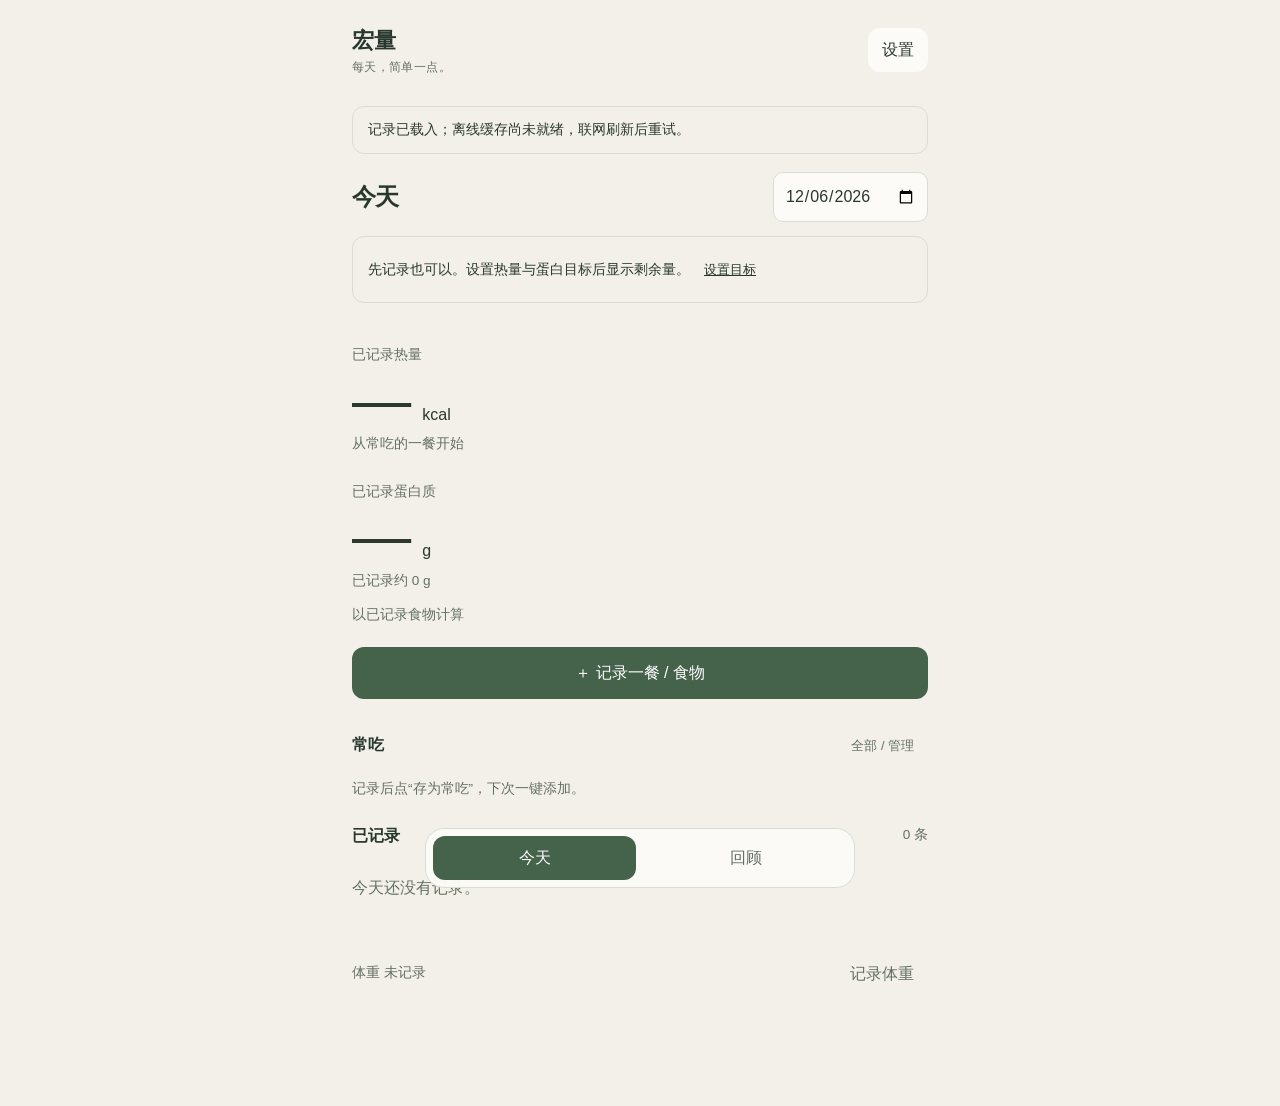
==== commit 2b58efe7: "Add files via upload" ====
--- a/index.html
+++ b/index.html
@@ -1,129 +1,2 @@
-<!DOCTYPE html>
-<html lang="zh-CN">
-<head>
-<meta charset="utf-8" />
-<meta name="viewport" content="width=device-width, initial-scale=1, maximum-scale=1, user-scalable=no, viewport-fit=cover" />
-<title>宏量追踪</title>
-<meta name="description" content="支持离线使用的每日饮食与体重记录工具" />
-<meta name="theme-color" content="#f3f0ea" />
-<meta name="apple-mobile-web-app-capable" content="yes" />
-<meta name="apple-mobile-web-app-status-bar-style" content="black-translucent" />
-<meta name="apple-mobile-web-app-title" content="宏量追踪" />
-<link rel="manifest" href="manifest.json" />
-<link rel="apple-touch-icon" href="apple-touch-icon.png" />
-<link rel="stylesheet" href="styles.css?v=2.3.5" />
-<script defer src="app.js?v=2.3.5"></script>
-</head>
-<body>
-<div class="app">
-  <div class="sticky">
-    <div class="topbar">
-      <div>
-        <div class="title">宏量追踪</div>
-        <div class="sub" id="appSubtitle"></div>
-      </div>
-      <div class="row">
-        <button class="icon-btn" id="settingsBtn" type="button" aria-label="打开设置" title="设置">
-          <svg viewBox="0 0 24 24" aria-hidden="true"><path d="M12 15.5a3.5 3.5 0 1 0 0-7 3.5 3.5 0 0 0 0 7Z"/><path d="M19.4 15a1.8 1.8 0 0 0 .36 1.98l.06.06a2.1 2.1 0 0 1-2.97 2.97l-.06-.06a1.8 1.8 0 0 0-1.98-.36 1.8 1.8 0 0 0-1.09 1.65V21.3a2.1 2.1 0 0 1-4.2 0v-.09a1.8 1.8 0 0 0-1.09-1.65 1.8 1.8 0 0 0-1.98.36l-.06.06a2.1 2.1 0 0 1-2.97-2.97l.06-.06A1.8 1.8 0 0 0 4.6 15a1.8 1.8 0 0 0-1.65-1.09H2.86a2.1 2.1 0 0 1 0-4.2h.09A1.8 1.8 0 0 0 4.6 8.62a1.8 1.8 0 0 0-.36-1.98l-.06-.06a2.1 2.1 0 0 1 2.97-2.97l.06.06a1.8 1.8 0 0 0 1.98.36A1.8 1.8 0 0 0 10.28 2.4v-.09a2.1 2.1 0 0 1 4.2 0v.09a1.8 1.8 0 0 0 1.09 1.65 1.8 1.8 0 0 0 1.98-.36l.06-.06a2.1 2.1 0 0 1 2.97 2.97l-.06.06a1.8 1.8 0 0 0-.36 1.98 1.8 1.8 0 0 0 1.65 1.09h.09a2.1 2.1 0 0 1 0 4.2h-.09A1.8 1.8 0 0 0 19.4 15Z"/></svg>
-        </button>
-        <button class="icon-btn" id="helpBtn" type="button" aria-label="打开使用说明" title="使用说明">
-          <svg viewBox="0 0 24 24" aria-hidden="true"><circle cx="12" cy="12" r="9"/><path d="M9.8 9.2a2.3 2.3 0 0 1 4.4 1c0 1.7-2.2 2-2.2 3.6"/><path d="M12 17.2h.01"/></svg>
-        </button>
-      </div>
-    </div>
-    <div class="macro-island">
-      <div class="chips" id="summaryChips" aria-live="polite"></div>
-      <div class="status-line" id="statusLine" aria-live="polite"></div>
-      <div id="noticeBox" aria-live="polite" aria-atomic="true"></div>
-    </div>
-  </div>
-  <div id="view"></div>
-</div>
-
-<nav class="bottom" aria-label="主导航">
-  <div class="bottom-inner">
-    <button class="nav-btn" type="button" data-view="today" aria-label="切换到今天">
-      <span class="nav-label">
-        <span class="nav-icon" aria-hidden="true">
-          <svg viewBox="0 0 24 24"><path d="M4 3v7"/><path d="M20 3v7"/><path d="M2 10h20"/><path d="M7 15h10"/><path d="M8 21l8-12"/></svg>
-        </span>
-        <span>今天</span>
-      </span>
-    </button>
-    <button class="nav-btn" type="button" data-view="history" aria-label="切换到历史">
-      <span class="nav-label">
-        <span class="nav-icon" aria-hidden="true">
-          <svg viewBox="0 0 24 24"><path d="M3 12a9 9 0 1 0 3-6.7"/><path d="M3 4v5h5"/></svg>
-        </span>
-        <span>历史</span>
-      </span>
-    </button>
-    <button class="nav-btn" type="button" data-view="overview" aria-label="切换到总览">
-      <span class="nav-label">
-        <span class="nav-icon" aria-hidden="true">
-          <svg viewBox="0 0 24 24"><rect x="4" y="4" width="6" height="6" rx="1"/><rect x="14" y="4" width="6" height="6" rx="1"/><rect x="4" y="14" width="6" height="6" rx="1"/><rect x="14" y="14" width="6" height="6" rx="1"/></svg>
-        </span>
-        <span>总览</span>
-      </span>
-    </button>
-    <button class="save-btn nav-btn" type="button" id="saveDayBtn" aria-label="保存当天记录">
-      <span class="nav-label">
-        <span class="nav-icon" aria-hidden="true">
-          <svg viewBox="0 0 24 24"><path d="M19 21H5a2 2 0 0 1-2-2V7.8a2 2 0 0 1 .6-1.4l3.8-3.8A2 2 0 0 1 8.8 2H19a2 2 0 0 1 2 2v15a2 2 0 0 1-2 2Z"/><path d="M8 2v6h8V2"/><path d="M8 21v-7h8v7"/></svg>
-        </span>
-        <span>保存</span>
-      </span>
-    </button>
-  </div>
-</nav>
-
-<div class="modal" id="settingsModal" role="dialog" aria-modal="true" aria-labelledby="settingsModalTitle">
-  <div class="modal-card settings-card">
-    <div class="sheet-handle" aria-hidden="true"></div>
-    <div class="modal-head">
-      <h3 id="settingsModalTitle">设置</h3>
-      <button class="icon-btn" id="closeSettingsBtn" type="button" aria-label="关闭设置">×</button>
-    </div>
-    <div id="settingsBody"></div>
-    <div class="item-actions">
-      <button class="btn dark" id="saveSettingsBtn" type="button">保存设置并重新计算目标</button>
-    </div>
-  </div>
-</div>
-
-<div class="modal" id="helpModal" role="dialog" aria-modal="true" aria-labelledby="helpModalTitle">
-  <div class="modal-card">
-    <div class="sheet-handle" aria-hidden="true"></div>
-    <div class="modal-head">
-      <h3 id="helpModalTitle">简易使用说明</h3>
-      <button class="icon-btn" id="closeHelpBtn" type="button" aria-label="关闭使用说明">×</button>
-    </div>
-    <div class="steps">
-      <div class="step">1. 在“今天”页选择日期、日型，并补全训练、饥饿和睡眠数据。</div>
-      <div class="step">2. 每一餐默认有 1 个输入板块；若这餐由多个食物组成，可点“新增一项”继续录入。</div>
-      <div class="step">3. 每项只需填写名称、kcal、P、C、F。系统会自动汇总为本餐与全天数据。</div>
-      <div class="step">4. 系统会自动保存当天草稿；只有点“保存”后，这一天才会正式进入历史记录。</div>
-      <div class="step">5. 设置页会实时重算每日目标；历史页支持导出 CSV 与带预览确认的 CSV 导入。</div>
-      <div class="step">版本：2.3.5</div>
-    </div>
-  </div>
-</div>
-
-<div class="modal" id="importModal" role="dialog" aria-modal="true" aria-labelledby="importModalTitle">
-  <div class="modal-card">
-    <div class="sheet-handle" aria-hidden="true"></div>
-    <div class="modal-head">
-      <h3 id="importModalTitle">导入确认</h3>
-      <button class="icon-btn" id="closeImportPreviewBtn" type="button" aria-label="关闭导入确认">×</button>
-    </div>
-    <div class="steps" id="importPreviewBody"></div>
-    <div class="item-actions">
-      <button class="mini-btn" id="cancelImportBtn" type="button">取消</button>
-      <button class="btn dark" id="confirmImportBtn" type="button">确认导入</button>
-    </div>
-  </div>
-</div>
-
-<input id="csvImportInput" class="visually-hidden" type="file" accept=".csv,text/csv" />
-</body>
-</html>
+<!doctype html>
+<html lang="zh-CN"><head><meta charset="utf-8"><meta name="viewport" content="width=device-width, initial-scale=1, viewport-fit=cover"><meta name="theme-color" content="#f3f0ea"><meta name="apple-mobile-web-app-capable" content="yes"><meta name="description" content="记下热量与蛋白质，复用常吃的一餐。离线、即时保存、兼容旧数据。"><title>宏量 · 极简记录</title><link rel="manifest" href="manifest.json"><link rel="apple-touch-icon" href="apple-touch-icon.png"><link rel="icon" href="icon-192.png"><link rel="stylesheet" href="styles.css?v=3.0.0-r4"><script defer src="core.js?v=3.0.0-r4"></script><script defer src="storage.js?v=3.0.0-r4"></script><script defer src="app.js?v=3.0.0-r4"></script></head><body><div class="app"><header><a class="brand" href="./">宏量<span>每天，简单一点。</span></a><button id="settings" aria-label="目标与数据设置">设置</button></header><div id="notice" role="status" aria-live="polite"></div><main id="view"><p>正在读取本机记录…</p></main><nav aria-label="主导航"><button data-page="today" aria-current="page">今天</button><button data-page="review">回顾</button></nav></div><dialog id="sheet" aria-labelledby="sheet-title"><div class="sheet-head"><h2 id="sheet-title"></h2><button id="close-sheet" aria-label="关闭">关闭</button></div><div id="sheet-body"></div></dialog><input type="file" id="import-file" accept=".json,.csv,application/json,text/csv" hidden><noscript>此应用需要启用 JavaScript。所有饮食数据保存在本机浏览器中。</noscript></body></html>
--- a/styles.css
+++ b/styles.css
@@ -1,2729 +1 @@
-:root {
-  --bg: #f3f0ea;
-  --card: #fffdf8;
-  --surface-primary: #fffdf8;
-  --surface: #f5f1ea;
-  --surface-2: #ebe7df;
-  --surface-strong: #e3ddd2;
-  --line: #d8d1c6;
-  --text: #313534;
-  --muted: #7b807a;
-  --dark: #53685f;
-  --accent: #697f72;
-  --accent-dark: #53685f;
-  --accent-soft: #e5ebe3;
-  --protein-soft: #e5ebe3;
-  --carb-soft: #efe7d8;
-  --fat-soft: #efe1e3;
-  --ok: #5f7461;
-  --warn: #8a7449;
-  --bad: #93636b;
-  --ok-bg: #e5ebe3;
-  --ok-line: #c9d6c6;
-  --warn-bg: #efe7d8;
-  --warn-line: #d8cab0;
-  --bad-bg: #efe1e3;
-  --bad-line: #d9bec2;
-  --info-bg: #e7ecef;
-  --info-line: #cfd9de;
-  --info-text: #627583;
-  --context-bg: #e8eeee;
-  --context-line: #c7d4d4;
-  --context-text: #536f72;
-  --tools-bg: #ebe8f0;
-  --tools-line: #d0c8dc;
-  --tools-text: #665f78;
-  --font-family-ui: -apple-system, BlinkMacSystemFont, "SF Pro Text", "PingFang SC", "Helvetica Neue", Arial, sans-serif;
-  --text-xs: 11px;
-  --text-sm: 12px;
-  --text-md: 14px;
-  --text-base: 15px;
-  --text-lg: 17px;
-  --text-xl: 20px;
-  --text-2xl: 24px;
-  --weight-regular: 400;
-  --weight-medium: 500;
-  --weight-semibold: 650;
-  --weight-bold: 750;
-  --line-tight: 1.15;
-  --line-normal: 1.35;
-  --line-relaxed: 1.5;
-  --shadow: 0 1px 2px rgba(70, 76, 72, 0.04), 0 10px 24px rgba(70, 76, 72, 0.055);
-  --shadow-soft: 0 1px 2px rgba(70, 76, 72, 0.035), 0 6px 16px rgba(70, 76, 72, 0.045);
-  --floating-material: rgba(248, 247, 242, 0.34);
-  --floating-material-edge: rgba(255, 255, 255, 0.78);
-  --floating-material-line: rgba(75, 85, 78, 0.2);
-  --floating-material-blur: 34px;
-}
-
-* {
-  box-sizing: border-box;
-}
-
-html,
-body {
-  margin: 0;
-  padding: 0;
-  background: var(--bg);
-  color: var(--text);
-  font-family: var(--font-family-ui);
-  font-size: var(--text-base);
-  line-height: var(--line-normal);
-  overscroll-behavior-y: none;
-}
-
-html {
-  height: 100%;
-  min-height: 100%;
-  background: var(--bg);
-}
-
-body {
-  min-height: 100%;
-  padding-bottom: calc(env(safe-area-inset-bottom, 0px) + 104px);
-  background: var(--bg);
-}
-
-body::before {
-  content: "";
-  position: fixed;
-  top: 0;
-  left: 0;
-  right: 0;
-  height: calc(env(safe-area-inset-top, 0px) + 12px);
-  z-index: 19;
-  pointer-events: none;
-  background: var(--bg);
-}
-
-body.modal-open {
-  overflow: hidden;
-  position: fixed;
-  width: 100%;
-}
-
-button,
-input,
-select {
-  font: inherit;
-  font-variant-numeric: tabular-nums;
-  font-feature-settings: "tnum";
-  max-width: 100%;
-  min-width: 0;
-}
-
-button,
-.segment,
-.nav-btn,
-.meal-row,
-.icon-btn {
-  touch-action: manipulation;
-}
-
-body,
-.chip .v,
-.stat .v,
-.item-sub,
-.small,
-.badge,
-.bar,
-.progress,
-.weight-chart,
-.notice {
-  font-variant-numeric: tabular-nums;
-  font-feature-settings: "tnum";
-}
-
-button:focus-visible,
-input:focus-visible,
-select:focus-visible {
-  outline: 3px solid rgba(95, 111, 106, 0.26);
-  outline-offset: 2px;
-}
-
-.app {
-  max-width: 430px;
-  margin: 0 auto;
-  padding: 0 12px 12px;
-}
-
-.sticky {
-  position: sticky;
-  top: 0;
-  z-index: 20;
-  isolation: isolate;
-  background: transparent;
-  margin: 0 -12px;
-  padding: calc(env(safe-area-inset-top, 0px) + 4px) 12px 8px;
-}
-
-.sticky::before {
-  content: "";
-  position: absolute;
-  inset: 0 0 auto;
-  height: calc(env(safe-area-inset-top, 0px) + 78px);
-  z-index: -1;
-  pointer-events: none;
-  background: linear-gradient(
-    to bottom,
-    rgba(243, 240, 234, 1) 0,
-    rgba(243, 240, 234, 1) calc(100% - 22px),
-    rgba(243, 240, 234, 0) 100%
-  );
-}
-
-#view {
-  padding-top: 2px;
-}
-
-.sticky + #view {
-  margin-top: 0;
-}
-
-.topbar {
-  display: flex;
-  justify-content: space-between;
-  align-items: center;
-  gap: 10px;
-  padding-top: 2px;
-}
-
-.title {
-  font-size: 22px;
-  font-weight: var(--weight-bold);
-  line-height: var(--line-tight);
-  letter-spacing: 0;
-}
-
-.sub {
-  display: none;
-  font-size: 10px;
-  color: var(--muted);
-  margin-top: 3px;
-  opacity: 0.68;
-}
-
-.row {
-  display: flex;
-  gap: 10px;
-}
-
-.chips {
-  display: block;
-  gap: 8px;
-  padding: 0;
-}
-
-.macro-island {
-  position: relative;
-  isolation: isolate;
-  margin-top: 7px;
-  padding: 6px 6px 5px;
-  overflow: hidden;
-  border: 1px solid var(--floating-material-line);
-  border-top-color: var(--floating-material-edge);
-  border-radius: 22px;
-  background: var(--floating-material);
-  box-shadow:
-    0 14px 34px rgba(45, 52, 47, 0.13),
-    inset 0 1px 0 rgba(255, 255, 255, 0.42);
-  backdrop-filter: blur(var(--floating-material-blur)) saturate(190%) contrast(1.04);
-  -webkit-backdrop-filter: blur(var(--floating-material-blur)) saturate(190%) contrast(1.04);
-}
-
-.macro-island::before {
-  content: "";
-  position: absolute;
-  inset: 0 0 auto;
-  z-index: 0;
-  height: 48px;
-  pointer-events: none;
-  background: linear-gradient(
-    to bottom,
-    rgba(243, 240, 234, 0.86) 0,
-    rgba(243, 240, 234, 0.42) 46%,
-    rgba(243, 240, 234, 0) 100%
-  );
-}
-
-.macro-island > * {
-  position: relative;
-  z-index: 1;
-}
-
-.summary-dashboard {
-  display: grid;
-  grid-template-columns: repeat(4, minmax(0, 1fr));
-  gap: 6px;
-}
-
-.chip {
-  min-width: 0;
-  background: var(--card);
-  border: 1px solid var(--line);
-  border-radius: 16px;
-  padding: 7px 7px;
-  box-shadow: var(--shadow-soft);
-}
-
-.summary-primary {
-  border-radius: 20px;
-  padding: 12px;
-  background: var(--surface);
-  box-shadow: var(--shadow);
-}
-
-.summary-support {
-  min-height: 86px;
-  display: flex;
-  flex-direction: column;
-  justify-content: space-between;
-  border-radius: 14px;
-  background: var(--macro-card-bg, rgba(255, 253, 248, 0.4));
-  border-color: var(--macro-card-line, var(--line));
-  color: var(--macro-card-text, var(--text));
-  box-shadow: inset 0 1px 0 rgba(255, 255, 255, 0.34);
-  text-align: center;
-}
-
-.chip .k {
-  display: flex;
-  align-items: baseline;
-  justify-content: center;
-  gap: 3px;
-  font-size: 11px;
-  line-height: 1.15;
-  color: var(--macro-card-text, var(--muted));
-  white-space: normal;
-  overflow-wrap: anywhere;
-}
-
-.chip .label-text {
-  font-weight: var(--weight-semibold);
-}
-
-.chip .label-unit {
-  font-size: 10px;
-  font-weight: var(--weight-medium);
-  opacity: 0.8;
-}
-
-.chip .v {
-  display: block;
-  min-width: 0;
-  margin-top: 4px;
-  white-space: nowrap;
-  overflow: hidden;
-}
-
-.chip .value-main {
-  color: var(--text);
-  display: block;
-  min-width: 0;
-  font-size: clamp(10px, 2.95vw, 13px);
-  font-weight: var(--weight-bold);
-  line-height: 1.05;
-  letter-spacing: -0.02em;
-}
-
-.chip .h {
-  margin-top: 5px;
-  color: var(--macro-card-text, var(--muted));
-  font-size: 10px;
-  white-space: nowrap;
-  opacity: 0.88;
-}
-
-.chip .h.is-exceeded {
-  color: var(--bad);
-  opacity: 1;
-}
-
-.mini-progress {
-  height: 4px;
-  margin-top: 6px;
-  border-radius: 999px;
-  overflow: hidden;
-  background: rgba(255, 253, 248, 0.54);
-}
-
-.mini-progress i {
-  display: block;
-  height: 100%;
-  border-radius: inherit;
-  background: var(--macro-card-text, currentColor);
-}
-
-.summary-primary .v {
-  font-size: var(--text-lg);
-  font-weight: var(--weight-bold);
-  letter-spacing: 0;
-}
-
-.summary-support .v {
-  letter-spacing: 0;
-}
-
-.macro-card-calories {
-  --macro-card-bg: rgba(214, 227, 234, 0.44);
-  --macro-card-line: rgba(152, 177, 189, 0.42);
-  --macro-card-text: var(--info-text);
-}
-
-.macro-card-protein {
-  --macro-card-bg: rgba(211, 225, 211, 0.44);
-  --macro-card-line: rgba(148, 174, 145, 0.4);
-  --macro-card-text: var(--ok);
-}
-
-.macro-card-carbs {
-  --macro-card-bg: rgba(232, 218, 188, 0.44);
-  --macro-card-line: rgba(190, 165, 112, 0.42);
-  --macro-card-text: var(--warn);
-}
-
-.macro-card-fat {
-  --macro-card-bg: rgba(232, 205, 211, 0.44);
-  --macro-card-line: rgba(188, 139, 149, 0.4);
-  --macro-card-text: var(--bad);
-}
-
-.summary-support.is-exceeded {
-  box-shadow: inset 0 0 0 1px rgba(147, 99, 107, 0.15);
-}
-
-.summary-support.is-exceeded .mini-progress i {
-  background: var(--bad);
-}
-
-.chip-static {
-  min-width: auto;
-  padding: 10px 12px;
-  background: var(--dark);
-  color: #fff;
-  border-color: var(--dark);
-}
-
-.chip-static .v {
-  margin: 0;
-  font-size: 14px;
-}
-
-.status-line {
-  min-height: 14px;
-  margin: 4px 5px 0;
-  font-size: var(--text-xs);
-  color: var(--muted);
-}
-
-.notice {
-  width: fit-content;
-  max-width: 100%;
-  margin-top: 8px;
-  border: 1px solid var(--line);
-  border-radius: 999px;
-  padding: 8px 12px;
-  font-size: 12px;
-  box-shadow: var(--shadow-soft);
-  background: var(--card);
-  color: var(--muted);
-}
-
-.notice.ok {
-  background: var(--ok-bg);
-  border-color: var(--ok-line);
-  color: var(--ok);
-}
-
-.notice.warn {
-  background: var(--warn-bg);
-  border-color: var(--warn-line);
-  color: var(--warn);
-}
-
-.notice.bad {
-  background: var(--bad-bg);
-  border-color: var(--bad-line);
-  color: var(--bad);
-}
-
-.card {
-  background: rgba(255, 253, 248, 0.72);
-  border: 1px solid rgba(216, 209, 198, 0.74);
-  border-radius: 18px;
-  padding: 14px;
-  box-shadow: var(--shadow-soft);
-  margin-top: 12px;
-}
-
-.danger-card {
-  background: var(--bad-bg);
-  border-color: var(--bad-line);
-}
-
-.danger-card h3 {
-  color: var(--bad);
-}
-
-.settings-danger-action {
-  display: grid;
-  gap: 12px;
-  padding: 12px;
-  border: 1px solid var(--bad-line);
-  border-radius: 16px;
-}
-
-.settings-danger-action .btn {
-  width: 100%;
-}
-
-.card h3 {
-  margin: 0 0 10px;
-  font-size: var(--text-lg);
-  font-weight: var(--weight-bold);
-  line-height: var(--line-tight);
-}
-
-.small {
-  font-size: var(--text-sm);
-  color: var(--muted);
-  line-height: var(--line-relaxed);
-}
-
-.label {
-  display: block;
-  max-width: 100%;
-  font-size: var(--text-sm);
-  font-weight: var(--weight-medium);
-  color: var(--muted);
-  margin-bottom: 6px;
-  line-height: 1.25;
-  white-space: normal;
-  overflow-wrap: anywhere;
-}
-
-input,
-select {
-  box-sizing: border-box;
-  width: 100%;
-  min-width: 0;
-  max-width: 100%;
-  height: 48px;
-  border: 1px solid var(--line);
-  border-radius: 16px;
-  padding: 0 14px;
-  font-size: var(--text-base);
-  font-weight: var(--weight-regular);
-  background: rgba(255, 253, 248, 0.82);
-  color: var(--text);
-  transition: border-color 0.15s ease, background-color 0.15s ease, box-shadow 0.15s ease;
-}
-
-input.date-compact {
-  width: min(100%, 190px);
-  max-width: 190px;
-  height: 44px;
-  padding: 0 10px;
-  font-size: 14px;
-  font-weight: var(--weight-semibold);
-  border-radius: 16px;
-  text-align: center;
-}
-
-input[type="date"] {
-  min-width: 0;
-  max-width: 100%;
-}
-
-input[type="date"]::-webkit-date-and-time-value {
-  min-width: 0;
-  max-width: 100%;
-  text-align: left;
-}
-
-input::placeholder {
-  color: rgba(123, 128, 122, 0.48);
-  font-weight: var(--weight-regular);
-}
-
-input:focus,
-select:focus {
-  border-color: rgba(95, 111, 106, 0.58);
-  box-shadow: 0 0 0 4px rgba(95, 111, 106, 0.12);
-}
-
-input.big {
-  height: 56px;
-  font-size: var(--text-xl);
-  font-weight: var(--weight-bold);
-  border-radius: 20px;
-}
-
-.macro-input {
-  height: 50px !important;
-  border-radius: 17px !important;
-  font-size: var(--text-lg) !important;
-  font-weight: var(--weight-semibold) !important;
-  border-color: rgba(216, 211, 202, 0.76);
-}
-
-.protein-input {
-  background: var(--protein-soft);
-}
-
-.carb-input {
-  background: var(--carb-soft);
-}
-
-.fat-input {
-  background: var(--fat-soft);
-}
-
-.sleep-control {
-  margin-top: 0;
-  border: 1px solid rgba(207, 217, 222, 0.9);
-  border-radius: 16px;
-  padding: 9px 10px 8px;
-  background: rgba(251, 250, 246, 0.76);
-  box-shadow: none;
-}
-
-.sleep-control.ok {
-  background: rgba(229, 235, 227, 0.52);
-  border-color: rgba(201, 214, 198, 0.95);
-}
-
-.sleep-control.warn {
-  background: rgba(239, 231, 216, 0.52);
-  border-color: rgba(216, 202, 176, 0.95);
-}
-
-.sleep-control.bad {
-  background: rgba(239, 225, 227, 0.52);
-  border-color: rgba(217, 190, 194, 0.95);
-}
-
-.sleep-slider {
-  height: 30px;
-  margin-top: 4px;
-  padding: 0;
-  border: 0;
-  border-radius: 999px;
-  background: transparent;
-  accent-color: var(--accent-dark);
-}
-
-.range-scale {
-  display: flex;
-  justify-content: space-between;
-  color: var(--muted);
-  font-size: var(--text-xs);
-  margin-top: 2px;
-}
-
-.grid-2 {
-  display: grid;
-  grid-template-columns: repeat(2, minmax(0, 1fr));
-  gap: 10px;
-}
-
-.grid-3 {
-  display: grid;
-  grid-template-columns: repeat(3, minmax(0, 1fr));
-  gap: 10px;
-}
-
-.grid-2 > *,
-.grid-3 > *,
-.settings-grid > *,
-.compact-field-grid > *,
-.stat-grid > *,
-.metric-grid > *,
-.history-toolbar > *,
-.favorite-select-row > * {
-  min-width: 0;
-}
-
-.meal-tabs {
-  display: grid;
-  grid-template-columns: repeat(4, minmax(0, 1fr));
-  gap: 8px;
-  padding-top: 4px;
-}
-
-.meal-tab {
-  position: relative;
-  min-width: 0;
-  border: 1px solid var(--line);
-  border-radius: 18px;
-  background: var(--surface);
-  padding: 9px 10px;
-  text-align: left;
-  box-shadow: none;
-  color: var(--muted);
-}
-
-.meal-tab.active {
-  background: var(--accent-dark);
-  color: #fff;
-  border-color: var(--accent-dark);
-  box-shadow: 0 10px 20px rgba(70, 76, 72, 0.16);
-}
-
-.meal-tab.done {
-  background: var(--accent-soft);
-  border-color: var(--ok-line);
-  color: var(--accent-dark);
-}
-
-.meal-tab.done::after {
-  content: "";
-  position: absolute;
-  top: 8px;
-  right: 8px;
-  width: 6px;
-  height: 6px;
-  border-radius: 999px;
-  background: var(--ok);
-}
-
-.meal-tab.active.done {
-  background: var(--accent-dark);
-  color: #fff;
-  border-color: var(--accent-dark);
-}
-
-.meal-tab.active.done::after {
-  background: rgba(255, 255, 255, 0.82);
-}
-
-.context-panel,
-.favorite-quick,
-.meal-accordion {
-  margin-top: 10px;
-}
-
-.context-panel {
-  border: 1px solid var(--context-line);
-  border-radius: 18px;
-  background: var(--context-bg);
-  padding: 8px;
-}
-
-.context-panel .context-summary {
-  margin: 0;
-  border-color: transparent;
-  background: transparent;
-  box-shadow: none;
-}
-
-.context-panel:not(.open) {
-  padding: 6px 8px;
-}
-
-.context-panel:not(.open) .context-summary {
-  min-height: 52px;
-  padding: 6px 4px;
-}
-
-.context-panel.open .context-summary {
-  align-items: flex-start;
-  padding: 4px 4px 2px;
-}
-
-.context-summary {
-  width: 100%;
-  min-height: 46px;
-  appearance: none;
-  display: flex;
-  align-items: center;
-  justify-content: space-between;
-  gap: 10px;
-  border: 1px solid var(--line);
-  border-radius: 18px;
-  padding: 10px 12px;
-  background: rgba(251, 250, 246, 0.78);
-  color: var(--text);
-  box-shadow: var(--shadow-soft);
-  text-align: left;
-  font-size: 13px;
-  font-weight: var(--weight-semibold);
-}
-
-.context-copy {
-  min-width: 0;
-  display: grid;
-  gap: 4px;
-}
-
-.context-title,
-.mini-section-title {
-  color: var(--text);
-  font-size: var(--text-base);
-  font-weight: var(--weight-semibold);
-  line-height: var(--line-tight);
-}
-
-.context-helper {
-  color: var(--context-text);
-  font-size: var(--text-sm);
-  font-weight: var(--weight-regular);
-}
-
-.context-chip-row {
-  display: flex;
-  flex-wrap: wrap;
-  gap: 5px;
-  max-width: 100%;
-  overflow: visible;
-}
-
-.context-chip {
-  flex: 0 1 auto;
-  min-width: 0;
-  overflow-wrap: anywhere;
-  white-space: normal;
-  border: 1px solid var(--context-line);
-  border-radius: 999px;
-  padding: 4px 6px;
-  background: rgba(255, 253, 248, 0.45);
-  color: var(--context-text);
-  font-size: 10.5px;
-  font-weight: var(--weight-medium);
-  line-height: 1.2;
-}
-
-.context-status-chip {
-  display: inline-flex;
-  align-items: center;
-  gap: 4px;
-  background: rgba(255, 253, 248, 0.32);
-  color: rgba(83, 111, 114, 0.82);
-}
-
-.context-status-chip i {
-  width: 6px;
-  height: 6px;
-  flex: 0 0 6px;
-  border-radius: 999px;
-  background: #8aa497;
-}
-
-.context-status-chip.warn i {
-  background: #b9a474;
-}
-
-.context-status-chip.ok i {
-  background: #7c9a88;
-}
-
-.incomplete-reminder-card {
-  margin-top: 10px;
-  border-color: rgba(190, 166, 112, 0.34);
-  background: rgba(244, 238, 222, 0.62);
-}
-
-.incomplete-reminder-card h3 {
-  margin: 0;
-  font-size: var(--text-base);
-  line-height: var(--line-tight);
-}
-
-.incomplete-chip-row {
-  display: flex;
-  flex-wrap: wrap;
-  gap: 6px;
-  margin-top: 10px;
-  max-width: 100%;
-}
-
-.incomplete-chip {
-  padding: 6px 9px;
-  border-color: rgba(190, 166, 112, 0.44);
-  background: rgba(255, 253, 248, 0.62);
-  color: #8f7a46;
-  font-size: var(--text-xs);
-}
-
-.expand-affordance {
-  flex: 0 0 auto;
-  display: inline-flex;
-  align-items: center;
-  gap: 4px;
-  border: 1px solid rgba(123, 128, 122, 0.18);
-  border-radius: 999px;
-  padding: 5px 8px;
-  background: rgba(255, 253, 248, 0.38);
-  color: var(--muted);
-  font-size: var(--text-sm);
-  font-weight: var(--weight-semibold);
-}
-
-.secondary-summary {
-  min-height: 42px;
-  background: var(--surface);
-  color: var(--muted);
-  box-shadow: none;
-  margin-top: 10px;
-}
-
-.tools-summary {
-  margin-top: 0;
-  min-height: 58px;
-  background: var(--tools-bg);
-  border-color: var(--tools-line);
-  color: var(--tools-text);
-  box-shadow: none;
-}
-
-.history-tools-card {
-  margin-top: 10px;
-  border: 1px solid var(--tools-line);
-  border-radius: 18px;
-  background: rgba(235, 232, 240, 0.72);
-  padding: 8px;
-}
-
-.tools-summary .context-helper,
-.tools-summary .context-title {
-  color: var(--tools-text);
-}
-
-.card-summary {
-  background: transparent;
-  box-shadow: none;
-  border-color: transparent;
-  padding: 2px 0;
-  min-height: 48px;
-  font-size: 16px;
-  color: var(--text);
-}
-
-.chevron {
-  color: var(--muted);
-  font-size: 14px;
-  line-height: 1;
-}
-
-.context-body,
-.favorite-quick-body,
-.settings-group-body {
-  margin-top: 10px;
-  animation: soft-reveal 0.16s ease;
-}
-
-.language-settings {
-  display: flex;
-  align-items: center;
-  justify-content: space-between;
-  gap: 10px;
-  margin: 0 0 10px;
-  padding: 8px 10px;
-  border: 1px solid rgba(123, 128, 122, 0.14);
-  border-radius: 14px;
-  background: rgba(255, 253, 248, 0.48);
-}
-
-.language-label {
-  color: var(--muted);
-  font-size: var(--text-sm);
-  font-weight: var(--weight-semibold);
-}
-
-.language-segmented {
-  display: inline-flex;
-  flex: 0 0 auto;
-  gap: 3px;
-  padding: 3px;
-  border: 1px solid var(--line);
-  border-radius: 999px;
-  background: rgba(251, 250, 246, 0.78);
-}
-
-.language-option {
-  min-height: 28px;
-  padding: 4px 10px;
-  border: 0;
-  border-radius: 999px;
-  background: transparent;
-  color: var(--muted);
-  font-size: clamp(11px, 3.1vw, 12px);
-  font-weight: var(--weight-semibold);
-}
-
-.language-option.active {
-  background: var(--text);
-  color: white;
-}
-
-.context-body {
-  display: grid;
-  gap: 10px;
-  margin-top: 8px;
-}
-
-.compact-field-grid {
-  display: grid;
-  grid-template-columns: 1fr 1fr;
-  gap: 10px;
-  margin-top: 10px;
-}
-
-.context-body .compact-field-grid:first-child {
-  margin-top: 0;
-}
-
-.field-shell {
-  min-width: 0;
-  margin-top: 10px;
-}
-
-.context-full-field {
-  margin-top: 0;
-}
-
-.compact-field-grid .field-shell {
-  margin-top: 0;
-}
-
-.field-shell input,
-.field-shell select {
-  min-height: 48px;
-}
-
-.context-body .segmented,
-.context-body input,
-.context-body select {
-  min-width: 0;
-  max-width: 100%;
-}
-
-.dual-context-grid {
-  margin-top: 0;
-}
-
-.daily-date-row {
-  display: flex;
-  justify-content: flex-start;
-  min-width: 0;
-}
-
-.daily-weight-type-row {
-  display: grid;
-  grid-template-columns: minmax(92px, 0.68fr) minmax(168px, 1.32fr);
-  gap: 10px;
-  align-items: end;
-  min-width: 0;
-}
-
-.daily-type-row {
-  display: grid;
-  grid-template-columns: minmax(0, 1fr);
-  gap: 10px;
-  align-items: end;
-  min-width: 0;
-}
-
-.daily-weight-type-row > *,
-.daily-type-row > * {
-  min-width: 0;
-}
-
-.daily-weight-field input,
-.daily-type-field .segmented {
-  min-height: 46px;
-}
-
-.daily-weight-field input {
-  height: 46px;
-  padding-inline: 10px;
-}
-
-.daily-type-field .segmented {
-  height: 46px;
-}
-
-.backup-filter-grid {
-  display: grid;
-  grid-template-columns: 1fr;
-  gap: 10px;
-}
-
-.backup-filter-grid > * {
-  min-width: 0;
-}
-
-@keyframes soft-reveal {
-  from {
-    opacity: 0;
-    transform: translateY(-3px);
-  }
-
-  to {
-    opacity: 1;
-    transform: translateY(0);
-  }
-}
-
-.segmented {
-  display: grid;
-  grid-auto-flow: column;
-  grid-auto-columns: minmax(0, 1fr);
-  gap: 5px;
-  padding: 4px;
-  border: 1px solid var(--line);
-  border-radius: 17px;
-  background: var(--surface);
-}
-
-.segment {
-  min-height: 38px;
-  appearance: none;
-  border: 1px solid transparent;
-  border-radius: 14px;
-  background: transparent;
-  color: var(--muted);
-  font-size: 13px;
-  font-weight: var(--weight-semibold);
-}
-
-.segment.active {
-  background: var(--accent-dark);
-  color: #fff;
-  border-color: var(--accent-dark);
-  box-shadow: 0 8px 18px rgba(70, 76, 72, 0.16);
-}
-
-.field-shell.disabled-field {
-  opacity: 0.58;
-}
-
-.segmented.disabled {
-  background: rgba(239, 237, 231, 0.72);
-}
-
-.segmented.disabled .segment {
-  color: rgba(123, 128, 122, 0.72);
-  cursor: not-allowed;
-}
-
-.segment-poor.active {
-  background: var(--bad-bg);
-  color: var(--bad);
-  border-color: var(--bad-line);
-}
-
-.segment-great.active,
-.segment-low.active {
-  background: var(--ok-bg);
-  color: var(--ok);
-  border-color: var(--ok-line);
-}
-
-.segment-high.active {
-  background: var(--warn-bg);
-  color: var(--warn);
-  border-color: var(--warn-line);
-}
-
-.segment-normal.active,
-.segment-medium.active {
-  background: var(--surface-primary);
-  color: var(--text);
-  border-color: var(--line);
-}
-
-.compact-segmented {
-  min-width: 170px;
-  max-width: 190px;
-}
-
-.compact-segmented .segment {
-  min-height: 34px;
-  font-size: 12px;
-}
-
-.meal-accordion {
-  display: grid;
-  gap: 7px;
-}
-
-.section-label {
-  margin: 14px 2px 6px;
-  color: var(--muted);
-  font-size: var(--text-sm);
-  font-weight: var(--weight-semibold);
-}
-
-.macro-grid {
-  display: grid;
-  grid-template-columns: repeat(4, minmax(0, 1fr));
-  gap: 7px;
-}
-
-.target-grid {
-  margin-top: 0;
-}
-
-.target-grid .stat,
-.compact-total-grid .stat {
-  padding: 8px 7px;
-  border-radius: 14px;
-  box-shadow: none;
-  text-align: center;
-}
-
-.target-grid .stat .v,
-.compact-total-grid .stat .v {
-  font-size: var(--text-lg);
-  font-weight: var(--weight-bold);
-}
-
-.meal-block {
-  display: grid;
-  gap: 0;
-}
-
-.meal-row {
-  appearance: none;
-  width: 100%;
-  min-height: 48px;
-  display: flex;
-  align-items: center;
-  justify-content: space-between;
-  gap: 10px;
-  border: 1px solid var(--line);
-  border-radius: 18px;
-  padding: 9px 12px;
-  background: rgba(245, 242, 236, 0.82);
-  color: var(--muted);
-  text-align: left;
-  box-shadow: none;
-}
-
-.meal-row-text {
-  min-width: 0;
-  flex: 1 1 auto;
-}
-
-.meal-row-title {
-  display: flex;
-  min-width: 0;
-  align-items: baseline;
-  gap: 7px;
-}
-
-.meal-row strong {
-  flex: 0 0 auto;
-  color: var(--text);
-  font-size: 14px;
-}
-
-.meal-food-names {
-  min-width: 0;
-  overflow: hidden;
-  color: var(--muted);
-  font-size: 13px;
-  font-weight: 500;
-  text-overflow: ellipsis;
-  white-space: nowrap;
-}
-
-.meal-macro-summary {
-  display: flex;
-  align-items: center;
-  flex-wrap: wrap;
-  gap: 5px;
-  margin-top: 2px;
-  font-size: 12px;
-  color: var(--muted);
-}
-
-.meal-state-row {
-  display: inline-flex;
-  gap: 4px;
-  flex-wrap: wrap;
-}
-
-.meal-state {
-  border: 1px solid var(--line);
-  border-radius: 999px;
-  padding: 1px 5px;
-  font-size: 10px;
-  line-height: 1.4;
-}
-
-.meal-state.ok {
-  background: var(--ok-bg);
-  border-color: var(--ok-line);
-  color: var(--ok);
-}
-
-.meal-state.warn {
-  background: var(--warn-bg);
-  border-color: var(--warn-line);
-  color: var(--warn);
-}
-
-.meal-state.bad {
-  background: var(--bad-bg);
-  border-color: var(--bad-line);
-  color: var(--bad);
-}
-
-.meal-row.active {
-  border-color: rgba(79, 96, 76, 0.36);
-  background: var(--accent-soft);
-  color: var(--accent-dark);
-}
-
-.meal-row.done .meal-indicator {
-  color: var(--ok);
-}
-
-.meal-indicator {
-  min-width: 18px;
-  text-align: center;
-  font-weight: var(--weight-bold);
-}
-
-.meal-inline-editor {
-  border: 1px solid rgba(79, 96, 76, 0.22);
-  border-top: 0;
-  border-radius: 0 0 18px 18px;
-  background: rgba(255, 253, 248, 0.56);
-  padding: 12px;
-  margin-top: -1px;
-}
-
-.meal-block.active .meal-row {
-  border-radius: 18px 18px 0 0;
-}
-
-.inline-meal-meta {
-  margin-bottom: 8px;
-  color: var(--muted);
-  font-size: var(--text-sm);
-}
-
-.current-meal-card {
-  scroll-margin-top: 156px;
-  border-color: rgba(83, 104, 95, 0.32);
-}
-
-.meal-total-panel {
-  border: 1px solid var(--line);
-  border-radius: 18px;
-  padding: 12px;
-  background: var(--surface);
-}
-
-.meal-total-panel.warn {
-  background: var(--warn-bg);
-  border-color: var(--warn-line);
-}
-
-.meal-total-panel.bad {
-  background: var(--bad-bg);
-  border-color: var(--bad-line);
-}
-
-.meal-total-panel.ok {
-  background: var(--ok-bg);
-  border-color: var(--ok-line);
-}
-
-.compact-total-grid {
-  margin-top: 8px;
-}
-
-.compact-total-grid .stat .h {
-  min-height: 14px;
-}
-
-.meal-guidance {
-  margin-top: 10px;
-  border: 1px solid rgba(123, 128, 122, 0.18);
-  border-radius: 14px;
-  padding: 9px 10px;
-  background: rgba(255, 253, 248, 0.5);
-  color: var(--text);
-  font-size: var(--text-sm);
-  line-height: var(--line-relaxed);
-}
-
-.macro-check {
-  margin-top: 8px;
-  padding-left: 2px;
-}
-
-.compact-warning {
-  padding: 10px 12px;
-}
-
-.hint-box,
-.warn-box {
-  border-radius: 18px;
-  padding: 12px;
-  border: 1px solid var(--line);
-  background: var(--surface);
-  font-size: 13px;
-  color: var(--muted);
-  box-shadow: none;
-}
-
-.warn-box {
-  background: var(--bad-bg);
-  border-color: var(--bad-line);
-  color: var(--bad);
-}
-
-.stat-grid {
-  display: grid;
-  grid-template-columns: 1fr 1fr;
-  gap: 10px;
-}
-
-.stat {
-  border: 1px solid var(--line);
-  border-radius: 18px;
-  background: rgba(251, 250, 246, 0.76);
-  padding: 12px;
-  box-shadow: var(--shadow-soft);
-  min-width: 0;
-  overflow: hidden;
-}
-
-.stat-calories {
-  border-color: rgba(95, 111, 106, 0.28);
-  background: var(--accent-soft);
-}
-
-.metric-grid {
-  display: grid;
-  grid-template-columns: repeat(4, minmax(0, 1fr));
-  gap: 8px;
-  margin-top: 12px;
-}
-
-.metric-grid .stat {
-  padding: 10px;
-}
-
-.metric-grid .stat .v {
-  font-size: 18px;
-}
-
-.compact-overview-card .stat .v {
-  font-size: 22px;
-}
-
-.overview-mini-grid {
-  display: grid;
-  grid-template-columns: repeat(3, minmax(0, 1fr));
-  gap: 8px;
-}
-
-.overview-mini-grid .stat {
-  padding: 10px;
-}
-
-.overview-mini-grid .stat .v {
-  font-size: 18px;
-}
-
-.overview-delta-grid {
-  display: grid;
-  grid-template-columns: repeat(2, minmax(0, 1fr));
-  gap: 8px;
-}
-
-.overview-delta-pill {
-  display: flex;
-  align-items: center;
-  justify-content: space-between;
-  gap: 8px;
-  min-width: 0;
-  border: 1px solid var(--line);
-  border-radius: 14px;
-  background: rgba(251, 250, 246, 0.78);
-  padding: 10px 12px;
-  color: var(--muted);
-}
-
-.overview-delta-pill strong {
-  color: var(--text);
-  font-size: clamp(13px, 2.9vw, 15px);
-  white-space: nowrap;
-}
-
-.overview-delta-pill.ok {
-  border-color: rgba(95, 130, 112, 0.28);
-  background: rgba(225, 238, 232, 0.72);
-}
-
-.overview-delta-pill.warn {
-  border-color: rgba(179, 151, 91, 0.32);
-  background: rgba(246, 236, 214, 0.72);
-}
-
-.overview-delta-pill.bad {
-  border-color: rgba(163, 102, 117, 0.32);
-  background: rgba(242, 224, 230, 0.72);
-}
-
-.weight-trend-card .weight-chart {
-  margin-top: 12px;
-}
-
-.stat .k {
-  font-size: var(--text-sm);
-  font-weight: var(--weight-medium);
-  color: var(--muted);
-  overflow-wrap: anywhere;
-}
-
-.stat .v {
-  font-size: var(--text-xl);
-  font-weight: var(--weight-bold);
-  margin-top: 4px;
-  letter-spacing: 0;
-}
-
-.stat .h {
-  font-size: var(--text-xs);
-  color: var(--muted);
-  margin-top: 4px;
-  overflow-wrap: anywhere;
-}
-
-.badges {
-  display: flex;
-  gap: 8px;
-  flex-wrap: wrap;
-}
-
-.badge {
-  display: inline-flex;
-  align-items: center;
-  gap: 4px;
-  max-width: 100%;
-  min-width: 0;
-  box-sizing: border-box;
-  white-space: normal;
-  overflow-wrap: anywhere;
-  padding: 7px 10px;
-  border-radius: 999px;
-  font-size: var(--text-sm);
-  font-weight: var(--weight-semibold);
-  border: 1px solid var(--line);
-  background: var(--surface);
-  line-height: 1.22;
-}
-
-.rolling-delta-wrap {
-  min-width: 0;
-  max-width: 100%;
-}
-
-.rolling-delta {
-  width: 100%;
-  justify-content: flex-start;
-  border-radius: 15px;
-  padding: 6px 9px;
-}
-
-.rolling-delta strong {
-  flex: 0 0 auto;
-  color: inherit;
-  font: inherit;
-  font-weight: var(--weight-bold);
-}
-
-.badge.ok {
-  background: var(--ok-bg);
-  border-color: var(--ok-line);
-  color: var(--ok);
-}
-
-.badge.bad {
-  background: var(--bad-bg);
-  border-color: var(--bad-line);
-  color: var(--bad);
-}
-
-.badge.warn {
-  background: var(--warn-bg);
-  border-color: var(--warn-line);
-  color: var(--warn);
-}
-
-.badge.info {
-  background: var(--info-bg);
-  border-color: var(--info-line);
-  color: var(--info-text);
-}
-
-.bar {
-  height: 12px;
-  background: var(--surface-strong);
-  border-radius: 999px;
-  overflow: hidden;
-}
-
-.bar > div {
-  height: 100%;
-  background: var(--accent);
-  width: 0;
-}
-
-.progress {
-  height: 7px;
-  margin-top: 10px;
-  margin-bottom: 10px;
-  overflow: hidden;
-  border-radius: 999px;
-  background: rgba(232, 225, 215, 0.88);
-}
-
-.progress > div {
-  height: 100%;
-  width: 0;
-  border-radius: inherit;
-  background: var(--accent);
-}
-
-.progress.protein > div {
-  background: #9baa93;
-}
-
-.progress.carbs > div {
-  background: #b8a878;
-}
-
-.progress.fat > div {
-  background: #b79282;
-}
-
-.list {
-  display: grid;
-  gap: 10px;
-}
-
-.item {
-  border: 1px solid rgba(216, 209, 198, 0.62);
-  background: rgba(255, 253, 248, 0.48);
-  border-radius: 16px;
-  padding: 12px;
-  box-shadow: none;
-}
-
-.item-top {
-  display: flex;
-  justify-content: space-between;
-  gap: 10px;
-  align-items: flex-start;
-}
-
-.item-title {
-  font-weight: var(--weight-semibold);
-}
-
-.item-sub {
-  font-size: 13px;
-  color: var(--muted);
-  margin-top: 4px;
-}
-
-.item-actions {
-  display: flex;
-  gap: 8px;
-  flex-wrap: wrap;
-  margin-top: 10px;
-}
-
-.icon-btn,
-.nav-btn,
-.btn,
-.mini-btn {
-  appearance: none;
-  border: 1px solid var(--line);
-  background: var(--card);
-  color: var(--text);
-  box-shadow: var(--shadow-soft);
-  transition: transform 0.12s ease, background-color 0.12s ease, border-color 0.12s ease;
-}
-
-.icon-btn:active,
-.nav-btn:active,
-.btn:active,
-.mini-btn:active,
-.meal-tab:active {
-  transform: translateY(1px) scale(0.985);
-}
-
-.icon-btn:disabled,
-.nav-btn:disabled,
-.btn:disabled,
-.mini-btn:disabled,
-.meal-tab:disabled {
-  opacity: 0.55;
-  cursor: not-allowed;
-  transform: none;
-}
-
-.icon-btn,
-.nav-btn,
-.btn {
-  border-radius: 18px;
-  padding: 0 14px;
-  height: 44px;
-  font-size: var(--text-base);
-  font-weight: var(--weight-semibold);
-}
-
-.icon-btn {
-  width: 44px;
-  padding: 0;
-  display: grid;
-  place-items: center;
-}
-
-.btn.dark,
-.nav-btn.active,
-.save-btn {
-  background: var(--accent-dark);
-  color: #fff;
-  border-color: var(--accent-dark);
-}
-
-.mini-btn,
-.item-actions .btn {
-  height: 38px;
-  border-radius: 14px;
-  font-size: var(--text-sm);
-  padding: 0 12px;
-}
-
-.mini-btn.ghost {
-  height: 28px;
-  padding: 0 9px;
-  border-radius: 999px;
-  background: rgba(251, 250, 246, 0.52);
-  box-shadow: none;
-  font-size: 11px;
-}
-
-.mini-btn.danger,
-.btn.danger {
-  background: var(--bad-bg);
-  color: var(--bad);
-  border-color: var(--bad-line);
-}
-
-.entry-card {
-  border: 1px solid rgba(216, 209, 198, 0.64);
-  background: rgba(255, 253, 248, 0.58);
-  border-radius: 18px;
-  padding: 12px;
-  box-shadow: none;
-  margin-top: 10px;
-  scroll-margin-top: 156px;
-}
-
-.entry-card.compact {
-  margin-top: 0;
-}
-
-.entry-head {
-  display: flex;
-  justify-content: space-between;
-  align-items: flex-start;
-  gap: 8px;
-  flex-wrap: wrap;
-}
-
-.entry-actions {
-  flex: 0 0 auto;
-  display: inline-flex;
-  align-items: center;
-  justify-content: flex-end;
-  flex-wrap: wrap;
-  gap: 6px;
-  max-width: 100%;
-}
-
-.entry-favorite-btn {
-  min-width: 0;
-  height: 34px;
-  padding: 0 10px;
-  border-radius: 12px;
-  font-size: 12px;
-}
-
-.entry-favorite-btn.save-favorite-action {
-  background: rgba(246, 236, 214, 0.78);
-  border-color: rgba(179, 151, 91, 0.36);
-  color: #7b6330;
-}
-
-.entry-favorite-btn.apply-favorite-action {
-  background: rgba(225, 238, 232, 0.86);
-  border-color: rgba(95, 130, 112, 0.34);
-  color: var(--accent-dark);
-}
-
-.entry-icon-btn {
-  flex: 0 0 auto;
-  width: 34px;
-  height: 34px;
-  display: inline-flex;
-  align-items: center;
-  justify-content: center;
-  appearance: none;
-  border: 1px solid rgba(216, 209, 198, 0.8);
-  border-radius: 12px;
-  background: rgba(255, 253, 248, 0.72);
-  color: var(--muted);
-  box-shadow: none;
-}
-
-.entry-icon-btn svg {
-  width: 16px;
-  height: 16px;
-  stroke: currentColor;
-  stroke-width: 1.8;
-  fill: none;
-  stroke-linecap: round;
-  stroke-linejoin: round;
-}
-
-.entry-icon-btn.danger {
-  color: var(--bad);
-  border-color: rgba(217, 190, 194, 0.9);
-  background: rgba(239, 225, 227, 0.44);
-}
-
-.entry-icon-btn:active {
-  background: rgba(245, 241, 234, 0.9);
-}
-
-.entry-favorite-panel {
-  margin-top: 10px;
-  padding: 8px;
-  border: 1px solid rgba(216, 209, 198, 0.58);
-  border-radius: 16px;
-  background: rgba(245, 241, 234, 0.48);
-}
-
-.history-toolbar {
-  display: grid;
-  gap: 10px;
-  margin-top: 10px;
-}
-
-.compact-list {
-  gap: 8px;
-}
-
-.compact-list .item {
-  padding: 10px 12px;
-}
-
-.incomplete-list-card {
-  border-color: rgba(190, 166, 112, 0.28);
-  background: rgba(244, 238, 222, 0.36);
-}
-
-.incomplete-row {
-  display: grid;
-  grid-template-columns: minmax(0, 1fr) auto;
-  align-items: center;
-  gap: 10px;
-}
-
-.incomplete-row .small {
-  overflow-wrap: anywhere;
-}
-
-.favorite-select-row {
-  display: grid;
-  grid-template-columns: minmax(0, 1fr) auto;
-  gap: 10px;
-  align-items: center;
-}
-
-.favorite-select-row .btn {
-  min-width: 84px;
-}
-
-.favorite-quick-list {
-  display: grid;
-  gap: 8px;
-  max-height: 228px;
-  overflow: auto;
-  padding-right: 2px;
-}
-
-.favorite-quick-item {
-  width: 100%;
-  min-width: 0;
-  appearance: none;
-  display: grid;
-  gap: 3px;
-  padding: 10px 12px;
-  border: 1px solid rgba(216, 209, 198, 0.74);
-  border-radius: 16px;
-  background: rgba(255, 253, 248, 0.68);
-  color: var(--text);
-  text-align: left;
-  box-shadow: none;
-}
-
-.favorite-quick-item:active {
-  background: var(--surface);
-  border-color: rgba(105, 127, 114, 0.36);
-}
-
-.favorite-quick-name {
-  min-width: 0;
-  font-size: 14px;
-  font-weight: var(--weight-semibold);
-  color: var(--text);
-  white-space: nowrap;
-  overflow: hidden;
-  text-overflow: ellipsis;
-}
-
-.favorite-quick-macros {
-  min-width: 0;
-  font-size: 12px;
-  color: var(--muted);
-  white-space: nowrap;
-  overflow: hidden;
-  text-overflow: ellipsis;
-}
-
-.inline-meta {
-  display: flex;
-  gap: 8px;
-  flex-wrap: wrap;
-  align-items: center;
-}
-
-.weight-chart {
-  border: 1px solid var(--line);
-  border-radius: 18px;
-  background: var(--surface);
-  padding: 8px;
-}
-
-.weight-chart svg {
-  width: 100%;
-  height: auto;
-  display: block;
-}
-
-.goal-line {
-  stroke: var(--warn);
-  stroke-width: 1.5;
-  stroke-dasharray: 6 4;
-}
-
-.weight-line {
-  fill: none;
-  stroke: var(--accent);
-  stroke-width: 2.5;
-  stroke-linecap: round;
-  stroke-linejoin: round;
-}
-
-.weight-trend-line {
-  fill: none;
-  stroke-width: 3;
-  stroke-linecap: round;
-  stroke-linejoin: round;
-  stroke-dasharray: 6 4;
-  opacity: 0.92;
-}
-
-.weight-trend-line.down {
-  stroke: #4c8c64;
-}
-
-.weight-trend-line.up {
-  stroke: #c96b7a;
-}
-
-.weight-trend-line.flat {
-  stroke: #7d8a99;
-}
-
-.weight-point {
-  fill: var(--card);
-  stroke: var(--accent);
-  stroke-width: 2;
-}
-
-.weight-point.current {
-  fill: var(--accent-dark);
-}
-
-.goal-label,
-.axis-label {
-  fill: var(--muted);
-  font-size: 10px;
-}
-
-.weight-chart-legend {
-  display: flex;
-  justify-content: center;
-  gap: 12px;
-  flex-wrap: wrap;
-  margin-top: 4px;
-  color: var(--muted);
-  font-size: var(--text-xs);
-}
-
-.weight-chart-legend span {
-  display: inline-flex;
-  align-items: center;
-  gap: 4px;
-}
-
-.weight-chart-legend i {
-  width: 14px;
-  height: 0;
-  border-top: 2px solid var(--accent);
-  border-radius: 999px;
-}
-
-.weight-chart-legend i.trend {
-  border-top-style: dashed;
-}
-
-.weight-chart-legend i.trend.down {
-  border-color: #4c8c64;
-}
-
-.weight-chart-legend i.trend.up {
-  border-color: #c96b7a;
-}
-
-.weight-chart-legend i.trend.flat {
-  border-color: #7d8a99;
-}
-
-.weight-chart-legend i.target {
-  border-color: var(--warn);
-  border-top-style: dashed;
-}
-
-.weight-trend-summary {
-  margin-top: 6px;
-  color: var(--muted);
-  font-size: var(--text-sm);
-  line-height: var(--line-normal);
-  text-align: center;
-}
-
-.weight-support-meta {
-  margin-top: 8px;
-  color: var(--muted);
-  font-size: var(--text-xs);
-  line-height: var(--line-normal);
-  text-align: center;
-}
-
-.overview-note {
-  margin-top: 8px;
-  font-size: var(--text-xs);
-  line-height: var(--line-relaxed);
-  color: var(--muted);
-  text-align: center;
-}
-
-.overview-note.warn {
-  color: #9b8249;
-}
-
-.training-calendar {
-  margin-top: 14px;
-  border: 1px solid var(--line);
-  border-radius: 18px;
-  background: rgba(255, 253, 248, 0.55);
-  padding: 12px;
-}
-
-.training-calendar-head {
-  display: flex;
-  justify-content: flex-end;
-  align-items: center;
-  gap: 8px;
-  margin-bottom: 10px;
-  min-width: 0;
-}
-
-.training-calendar-title {
-  font-weight: var(--weight-semibold);
-  color: var(--text);
-}
-
-.training-calendar-summary,
-.training-calendar-foot {
-  font-size: var(--text-xs);
-  color: var(--muted);
-}
-
-.training-calendar-controls {
-  display: inline-flex;
-  align-items: center;
-  justify-content: flex-end;
-  flex-wrap: wrap;
-  gap: 4px;
-  min-width: 0;
-}
-
-.calendar-nav-btn,
-.calendar-today-btn {
-  border: 1px solid rgba(216, 211, 202, 0.74);
-  background: rgba(255, 253, 248, 0.6);
-  color: var(--muted);
-  border-radius: 999px;
-  min-height: 28px;
-  font-weight: var(--weight-semibold);
-  line-height: 1;
-}
-
-.calendar-nav-btn {
-  width: 28px;
-  padding: 0;
-  font-size: 18px;
-}
-
-.calendar-today-btn {
-  padding: 0 8px;
-  font-size: var(--text-xs);
-  max-width: 100%;
-  white-space: normal;
-}
-
-.calendar-nav-btn:active,
-.calendar-today-btn:active {
-  background: var(--surface-2);
-  color: var(--text);
-}
-
-.training-calendar-weekdays,
-.training-calendar-grid {
-  display: grid;
-  grid-template-columns: repeat(7, minmax(0, 1fr));
-  gap: 6px;
-}
-
-.training-calendar-weekdays {
-  margin-bottom: 6px;
-  font-size: var(--text-xs);
-  color: var(--muted);
-  text-align: center;
-}
-
-.calendar-day {
-  position: relative;
-  min-height: 34px;
-  border-radius: 12px;
-  display: grid;
-  place-items: center;
-  font-size: var(--text-sm);
-  color: var(--muted);
-  border: 1px solid rgba(216, 211, 202, 0.52);
-  background: rgba(255, 253, 248, 0.52);
-}
-
-.calendar-day.blank {
-  visibility: hidden;
-}
-
-.calendar-day.training {
-  background: var(--ok-bg);
-  border-color: var(--ok-line);
-  color: var(--ok);
-  font-weight: var(--weight-semibold);
-}
-
-.calendar-day.rest {
-  background: var(--surface-primary);
-  border-color: var(--line);
-  color: var(--muted);
-}
-
-.calendar-day.no-record {
-  background: rgba(210, 214, 217, 0.32);
-  border-color: rgba(170, 176, 182, 0.45);
-  color: rgba(95, 102, 110, 0.78);
-}
-
-.calendar-day.today {
-  box-shadow: inset 0 0 0 2px var(--accent-dark);
-}
-
-.calendar-day.selected:not(.today) {
-  box-shadow: inset 0 0 0 1.5px var(--accent);
-}
-
-.calendar-day.incomplete::after {
-  content: "";
-  position: absolute;
-  bottom: 4px;
-  left: 50%;
-  width: 4px;
-  height: 4px;
-  border-radius: 999px;
-  background: #b79a54;
-  transform: translateX(-50%);
-}
-
-.training-calendar-foot {
-  margin-top: 10px;
-  text-align: center;
-}
-
-.chart-empty {
-  margin-top: 12px;
-}
-
-.hidden {
-  display: none !important;
-}
-
-.bottom {
-  position: fixed;
-  left: 50%;
-  right: auto;
-  bottom: calc(env(safe-area-inset-bottom, 0px) + 12px);
-  transform: translateX(-50%);
-  width: calc(100% - 32px);
-  max-width: 398px;
-  height: 72px;
-  z-index: 80;
-  padding: 8px;
-  background: var(--floating-material);
-  border: 1px solid var(--floating-material-line);
-  border-top-color: var(--floating-material-edge);
-  border-radius: 25px;
-  box-shadow: 0 10px 32px rgba(45, 52, 47, 0.12), 0 1px 0 rgba(255, 255, 255, 0.36) inset;
-  backdrop-filter: blur(var(--floating-material-blur)) saturate(190%) contrast(1.04);
-  -webkit-backdrop-filter: blur(var(--floating-material-blur)) saturate(190%) contrast(1.04);
-  transition: opacity 150ms ease, transform 180ms ease, visibility 0s linear;
-  overflow: hidden;
-}
-
-body.keyboard-open .bottom {
-  visibility: hidden;
-  opacity: 0;
-  pointer-events: none;
-  transform: translateX(-50%) translateY(calc(100% + env(safe-area-inset-bottom, 0px) + 20px));
-  transition: opacity 120ms ease, transform 150ms ease, visibility 0s linear 150ms;
-}
-
-.bottom-inner {
-  width: 100%;
-  height: 100%;
-  display: grid;
-  grid-template-columns: 1fr 1fr 1fr 1fr;
-  gap: 6px;
-  padding: 0;
-}
-
-.nav-btn,
-.save-btn {
-  height: 56px;
-  min-width: 0;
-  border-radius: 20px;
-  padding: 0 8px;
-  font-size: 12px;
-  background: transparent;
-  border-color: transparent;
-  box-shadow: none;
-  color: var(--muted);
-  transition: transform 180ms ease, opacity 180ms ease, background-color 180ms ease, border-color 180ms ease, color 180ms ease, box-shadow 180ms ease;
-}
-
-.save-btn {
-  font-weight: var(--weight-bold);
-}
-
-.bottom .nav-btn.active,
-.bottom .save-btn {
-  background: rgba(83, 104, 95, 0.88);
-  color: #fff;
-  border-color: rgba(83, 104, 95, 0.66);
-  box-shadow: 0 6px 16px rgba(70, 76, 72, 0.14);
-}
-
-.nav-label {
-  display: flex;
-  flex-direction: column;
-  align-items: center;
-  justify-content: center;
-  gap: 4px;
-  line-height: 1.05;
-  min-width: 0;
-  max-width: 100%;
-  overflow-wrap: anywhere;
-  text-align: center;
-}
-
-.nav-icon {
-  width: 18px;
-  height: 18px;
-  display: inline-block;
-  color: currentColor;
-  flex: 0 0 auto;
-}
-
-.nav-icon svg {
-  width: 18px;
-  height: 18px;
-  display: block;
-  stroke: currentColor;
-  fill: none;
-  stroke-width: 2;
-  stroke-linecap: round;
-  stroke-linejoin: round;
-}
-
-@media (prefers-reduced-motion: reduce) {
-  .bottom,
-  .nav-btn,
-  .save-btn {
-    transition: none;
-  }
-
-  body.keyboard-open .bottom {
-    transform: translateX(-50%);
-  }
-}
-
-@media (prefers-reduced-transparency: reduce) {
-  .macro-island,
-  .bottom {
-    background: rgba(248, 247, 242, 0.96);
-    backdrop-filter: none;
-    -webkit-backdrop-filter: none;
-  }
-}
-
-@media (prefers-contrast: more) {
-  .macro-island,
-  .bottom {
-    background: rgba(255, 253, 248, 0.94);
-    border-color: rgba(49, 53, 52, 0.48);
-  }
-}
-
-.modal {
-  position: fixed;
-  inset: 0;
-  background: rgba(52, 58, 58, 0.32);
-  display: none;
-  align-items: center;
-  justify-content: center;
-  padding: 18px;
-  z-index: 120;
-}
-
-.modal.open {
-  display: flex;
-}
-
-.modal-card {
-  width: 100%;
-  max-width: 400px;
-  max-height: calc(100vh - 36px);
-  display: flex;
-  flex-direction: column;
-  background: var(--card);
-  border-radius: 28px;
-  padding: 16px;
-  border: 1px solid var(--line);
-  box-shadow: 0 20px 60px rgba(70, 76, 72, 0.2);
-}
-
-.sheet-handle {
-  display: none;
-}
-
-.settings-card {
-  max-width: 430px;
-  overflow: hidden;
-}
-
-.modal-head {
-  flex: 0 0 auto;
-  display: flex;
-  justify-content: space-between;
-  align-items: center;
-  gap: 10px;
-}
-
-.modal-head h3 {
-  margin: 0;
-  font-size: 18px;
-}
-
-.steps {
-  display: grid;
-  gap: 10px;
-  margin-top: 12px;
-}
-
-.step {
-  border: 1px solid var(--line);
-  background: var(--surface);
-  border-radius: 18px;
-  padding: 12px;
-  font-size: 14px;
-  line-height: 1.45;
-}
-
-.preview-list {
-  display: grid;
-  gap: 6px;
-  margin-top: 8px;
-  padding-left: 18px;
-}
-
-.preview-list li {
-  color: var(--muted);
-  font-size: 13px;
-}
-
-.settings-section {
-  border: 1px solid var(--line);
-  border-radius: 20px;
-  background: rgba(245, 242, 236, 0.72);
-  padding: 12px;
-  margin-top: 10px;
-  overflow-x: hidden;
-}
-
-.settings-section h4 {
-  margin: 0 0 10px;
-  font-size: 15px;
-}
-
-.settings-group:first-child {
-  margin-top: 12px;
-}
-
-.full-width {
-  width: 100%;
-  margin-top: 10px;
-}
-
-.settings-grid {
-  display: grid;
-  grid-template-columns: minmax(0, 1fr);
-  gap: 12px;
-}
-
-.settings-date-row,
-.settings-date-field,
-.settings-duo-row,
-.settings-duo-field,
-.settings-metrics-row,
-.settings-metric-field {
-  min-width: 0;
-  max-width: 100%;
-}
-
-.settings-date-row {
-  display: flex;
-  justify-content: flex-start;
-  width: 100%;
-  margin-top: 12px;
-  overflow: hidden;
-}
-
-.settings-date-field {
-  position: relative;
-  overflow: hidden;
-  width: min(100%, 190px);
-  max-width: 100%;
-}
-
-.settings-date-chip {
-  display: block;
-  width: min(100%, 190px);
-  min-width: 0 !important;
-  max-width: 100% !important;
-  height: 44px;
-  line-height: 42px;
-  padding-inline: 10px;
-  font-size: 14px;
-  font-weight: var(--weight-semibold);
-  letter-spacing: 0;
-  color: var(--text);
-  background: rgba(255, 253, 248, 0.82);
-  border: 1px solid var(--line);
-  border-radius: 16px;
-  text-align: center;
-  pointer-events: none;
-}
-
-.settings-date-native {
-  position: absolute;
-  left: 0;
-  bottom: 0;
-  z-index: 2;
-  width: min(100%, 190px) !important;
-  min-width: 0 !important;
-  max-width: 100% !important;
-  height: 44px !important;
-  padding: 0 !important;
-  border: 0 !important;
-  opacity: 0;
-  color: transparent;
-  background: transparent;
-  cursor: pointer;
-}
-
-.settings-metrics-row,
-.settings-duo-row {
-  display: grid;
-  gap: 8px;
-  margin-top: 12px;
-  overflow: hidden;
-}
-
-.settings-metrics-row {
-  grid-template-columns: repeat(3, minmax(0, 1fr));
-}
-
-.settings-duo-row {
-  grid-template-columns: repeat(2, minmax(0, 1fr));
-}
-
-.settings-metric-field .label,
-.settings-duo-field .label {
-  min-height: 1.2em;
-  margin-bottom: 5px;
-  font-size: clamp(11px, 2.7vw, 13px);
-  line-height: 1.15;
-  overflow-wrap: anywhere;
-}
-
-.settings-metric-field input,
-.settings-duo-field input {
-  height: 46px;
-  padding-inline: 8px;
-  border-radius: 14px;
-  font-size: clamp(14px, 3.3vw, 16px);
-}
-
-.weekday-row {
-  display: flex;
-  gap: 8px;
-  flex-wrap: wrap;
-}
-
-.weekday-chip {
-  appearance: none;
-  border: 1px solid var(--line);
-  background: var(--card);
-  color: var(--text);
-  border-radius: 14px;
-  min-width: 48px;
-  height: 38px;
-  padding: 0 10px;
-  font-weight: var(--weight-semibold);
-  box-shadow: var(--shadow);
-}
-
-.weekday-chip.active {
-  background: var(--accent-dark);
-  color: #fff;
-  border-color: var(--accent-dark);
-}
-
-.check-row {
-  display: flex;
-  align-items: center;
-  gap: 10px;
-  margin-top: 12px;
-  font-size: 14px;
-  color: var(--text);
-}
-
-.check-row input {
-  width: 20px;
-  height: 20px;
-  padding: 0;
-  flex: 0 0 auto;
-}
-
-.visually-hidden {
-  position: absolute !important;
-  width: 1px;
-  height: 1px;
-  padding: 0;
-  margin: -1px;
-  overflow: hidden;
-  clip: rect(0, 0, 0, 0);
-  white-space: nowrap;
-  border: 0;
-}
-
-.icon-btn svg {
-  width: 19px;
-  height: 19px;
-  display: block;
-  stroke: currentColor;
-  fill: none;
-  stroke-width: 2;
-  stroke-linecap: round;
-  stroke-linejoin: round;
-}
-
-.empty-state {
-  display: grid;
-  gap: 4px;
-}
-
-.empty-state strong {
-  color: var(--text);
-}
-
-.empty-icon {
-  width: 30px;
-  height: 30px;
-  display: grid;
-  place-items: center;
-  border-radius: 999px;
-  background: rgba(255, 253, 248, 0.72);
-  color: var(--accent-dark);
-  font-weight: var(--weight-bold);
-}
-
-.insight-title {
-  margin-top: 4px;
-  color: var(--text);
-  font-size: var(--text-base);
-  font-weight: var(--weight-bold);
-  letter-spacing: 0;
-}
-
-@media (max-width: 520px) {
-  .modal {
-    align-items: flex-end;
-    justify-content: center;
-    padding: 0;
-  }
-
-  .modal-card {
-    max-width: 430px;
-    max-height: 100dvh;
-    min-height: min(100dvh, 680px);
-    padding: calc(env(safe-area-inset-top, 0px) + 16px) 14px calc(env(safe-area-inset-bottom, 0px) + 16px);
-    overflow: hidden;
-    border-radius: 30px 30px 24px 24px;
-  }
-
-  .settings-card {
-    height: 100dvh;
-    max-height: 100dvh;
-  }
-
-  .modal-head {
-    position: sticky;
-    top: 0;
-    z-index: 2;
-    margin: 0 -2px 8px;
-    padding-bottom: 8px;
-    background: var(--card);
-  }
-
-  .settings-card #settingsBody,
-  .settings-card .item-actions,
-  .modal-card .steps {
-    overflow: auto;
-    -webkit-overflow-scrolling: touch;
-  }
-
-  .settings-card #settingsBody {
-    flex: 1 1 auto;
-    min-height: 0;
-    padding-right: 2px;
-  }
-
-  .settings-card > .item-actions {
-    flex: 0 0 auto;
-    padding-top: 10px;
-  }
-
-  .sheet-handle {
-    display: block;
-    flex: 0 0 auto;
-    width: 42px;
-    height: 5px;
-    margin: 0 auto 12px;
-    border-radius: 999px;
-    background: rgba(125, 129, 123, 0.32);
-  }
-
-  .summary-dashboard {
-    grid-template-columns: repeat(4, minmax(0, 1fr));
-    gap: 6px;
-  }
-
-  .chip {
-    padding: 8px 7px;
-  }
-
-  .summary-primary {
-    padding: 10px;
-  }
-
-  .summary-primary .v {
-    font-size: 17px;
-  }
-
-  .summary-support .v {
-    font-size: 11px;
-  }
-
-  .metric-grid {
-    grid-template-columns: repeat(2, minmax(0, 1fr));
-  }
-
-  .compact-segmented {
-    min-width: 150px;
-  }
-
-  .settings-grid {
-    grid-template-columns: minmax(0, 1fr);
-  }
-
-}
-
-@media (max-width: 360px) {
-  .grid-2,
-  .grid-3,
-  .stat-grid,
-  .settings-grid {
-    grid-template-columns: 1fr;
-  }
-
-  .daily-weight-type-row,
-  .dual-context-grid,
-  .favorite-select-row {
-    grid-template-columns: 1fr;
-  }
-}
-
-@media (min-width: 430px) {
-  .backup-filter-grid {
-    grid-template-columns: minmax(0, 1fr) minmax(0, 1fr);
-  }
-}
+:root{color-scheme:light dark;--bg:light-dark(#f3f0ea,#20241f);--paper:light-dark(#fcfbf7,#2c312b);--ink:light-dark(#29382d,#eef2e8);--muted:light-dark(#647064,#b4beb0);--line:light-dark(#d9ded4,#454e42);--accent:light-dark(#45624b,#b1cbae);--on:light-dark(#fff,#21321f);--warn:light-dark(#8b422e,#efb398);font:16px/1.5 -apple-system,BlinkMacSystemFont,"Segoe UI",sans-serif;background:var(--bg);color:var(--ink)}*{box-sizing:border-box}body{margin:0}button,input,select{font:inherit;color:inherit}button{border:0;border-radius:12px;padding:10px 14px;min-height:44px;background:var(--paper);touch-action:manipulation;cursor:pointer}button:active{transform:scale(.98)}button:disabled{opacity:.45;cursor:wait}button:focus-visible,a:focus-visible,input:focus-visible,select:focus-visible,summary:focus-visible{outline:2px solid var(--accent);outline-offset:3px}a{color:var(--accent)}input,select{border:1px solid var(--line);border-radius:10px;background:var(--paper);padding:11px;width:100%;min-width:0;min-height:46px;font-size:16px}label{display:block;font-size:.875rem;color:var(--muted)}label input,label select{margin-top:6px}h1,h2,h3,p{margin:0}h1{font-size:1.5rem;font-weight:600;letter-spacing:-.03em}h2{font-size:1.25rem;font-weight:600}h3{font-size:1rem;font-weight:600}p{margin:12px 0}.app{max-width:620px;margin:auto;padding:24px 22px calc(110px + env(safe-area-inset-bottom))}header{display:flex;justify-content:space-between;align-items:center;margin-bottom:30px}.brand{text-decoration:none;color:var(--ink);font-size:1.4rem;font-weight:600}.brand span{display:block;font-size:.75rem;color:var(--muted);font-weight:400;letter-spacing:.03em}.row{display:flex;justify-content:space-between;align-items:center;gap:12px;flex-wrap:wrap}.row>*{min-width:0}.date-field{width:155px}.muted{color:var(--muted);font-size:.85rem}.small{font-size:.8rem}.eyebrow{color:var(--muted);font-size:.85rem}.metric{padding:28px 0 14px}.number{font-size:clamp(2.5rem,10vw,3.7rem);line-height:1.15;font-weight:500;letter-spacing:-.045em;font-variant-numeric:tabular-nums}.number small{font-size:1rem;font-weight:400;letter-spacing:0}.metric+.metric{padding-top:14px}.track{height:5px;background:var(--line);border-radius:3px;overflow:hidden;margin:12px 0}.fill{height:100%;background:var(--accent)}.primary{background:var(--accent);color:var(--on);font-weight:500}.wide{width:100%}.add{margin:22px 0 24px;min-height:52px}.section{margin-top:24px}.shortcuts{display:grid;grid-template-columns:1fr 1fr;gap:10px;margin:12px 0}.shortcut{display:flex;align-items:stretch;background:var(--paper);border-radius:14px;overflow:hidden}.shortcut .name{flex:1;text-align:left;min-width:0;background:transparent;padding:12px;overflow-wrap:anywhere}.shortcut .quick{border-radius:0;min-width:44px;background:transparent;font-size:1.4rem;padding:8px}.shortcut small{display:block;color:var(--muted);font-size:.75rem;font-weight:400;margin-top:3px}.entry{padding:15px 0;border-bottom:1px solid var(--line);display:flex;align-items:center;gap:10px}.entry .entry-main{flex:1;text-align:left;background:transparent;padding:0;border-radius:0;overflow-wrap:anywhere}.entry .entry-main span{display:block}.entry-actions{display:flex;gap:4px}.entry-actions button{background:transparent;font-size:.8rem;padding:8px}.quiet{background:transparent;color:var(--muted)}.check{display:flex;align-items:center;gap:10px;min-height:48px;margin:14px 0}.check input{width:18px;height:18px;min-height:0;accent-color:var(--accent);margin:0}.empty{padding:28px 0;color:var(--muted)}nav{position:fixed;bottom:calc(12px + env(safe-area-inset-bottom));left:50%;transform:translateX(-50%);width:min(calc(100% - 32px),430px);display:flex;gap:8px;padding:7px;background:color-mix(in srgb,var(--paper) 92%,transparent);backdrop-filter:blur(18px);border:1px solid var(--line);border-radius:19px;z-index:5}nav button{flex:1;background:transparent;color:var(--muted)}nav button[aria-current=page]{background:var(--accent);color:var(--on)}dialog{padding:22px;border:1px solid var(--line);border-radius:22px;width:min(540px,calc(100% - 24px));max-height:calc(100dvh - 32px);color:var(--ink);background:var(--paper);overflow-y:auto;overscroll-behavior:contain}dialog::backdrop{background:#0007;backdrop-filter:blur(3px)}.sheet-head{display:flex;justify-content:space-between;align-items:center;gap:12px;margin-bottom:18px}.sheet-head button{background:transparent;color:var(--muted)}.stack>*+*{margin-top:16px}.two{display:grid;grid-template-columns:1fr 1fr;gap:14px}.two>*{min-width:0}.sheet-actions{display:flex;gap:10px;margin-top:20px}.sheet-actions>*{flex:1}.error{color:var(--warn);margin:10px 0;font-size:.85rem}.banner{padding:13px 15px;border:1px solid var(--line);border-radius:12px;font-size:.85rem;margin:14px 0}.banner button{min-height:36px;font-size:.8rem;background:transparent;text-decoration:underline}.week{display:grid;grid-template-columns:repeat(7,1fr);gap:6px;margin:20px 0}.week button{padding:10px 2px;min-height:72px;font-size:.75rem}.week b{display:block;font-size:1rem}.week .complete{background:var(--accent);color:var(--on)}.review-stat{padding:16px 0;border-bottom:1px solid var(--line)}.review-stat strong{font-weight:500;font-variant-numeric:tabular-nums}.history{margin-top:20px}.history button{display:block;width:100%;text-align:left;margin-top:6px;background:transparent;border-bottom:1px solid var(--line);border-radius:0}.history button span{display:block}.chart{display:block;width:100%;height:auto;margin:18px 0}.chart text{font-size:12px;fill:var(--muted)}.chart .line{fill:none;stroke:var(--accent);stroke-width:2}.chart circle{fill:var(--accent)}details{margin:18px 0}summary{cursor:pointer;color:var(--muted);padding:8px 0}details p{font-size:.85rem;color:var(--muted)}.tabs{display:flex;gap:6px;margin-bottom:16px}.tabs button{flex:1;border:1px solid var(--line);padding:8px}.tabs .selected{background:var(--accent);color:var(--on)}.list{margin-top:10px}.list-item{display:flex;gap:8px;align-items:center;padding:9px 0;border-bottom:1px solid var(--line)}.list-item>button:first-child{flex:1;text-align:left;background:transparent}.list-item small{display:block;color:var(--muted)}.list-item>button{flex-shrink:0}#notice:empty{display:none}#notice{margin-bottom:18px}#notice p{margin:0}code{font-size:.8rem;overflow-wrap:anywhere}.component{border-bottom:1px solid var(--line);padding:12px 0}.component input{padding:8px}.component .two{margin-top:8px}.offline{color:var(--muted)}@media(max-width:380px){.app{padding-left:16px;padding-right:16px}.entry-actions{flex-direction:column}.two{gap:8px}dialog{padding:17px}.shortcuts{gap:6px}}@media(prefers-reduced-motion:reduce){button:active{transform:none}*{scroll-behavior:auto!important}}@media(prefers-reduced-transparency:reduce){nav{background:var(--paper);backdrop-filter:none}dialog::backdrop{backdrop-filter:none}}@media(prefers-contrast:more){:root{--muted:var(--ink)}button,input{border:1px solid var(--ink)}}
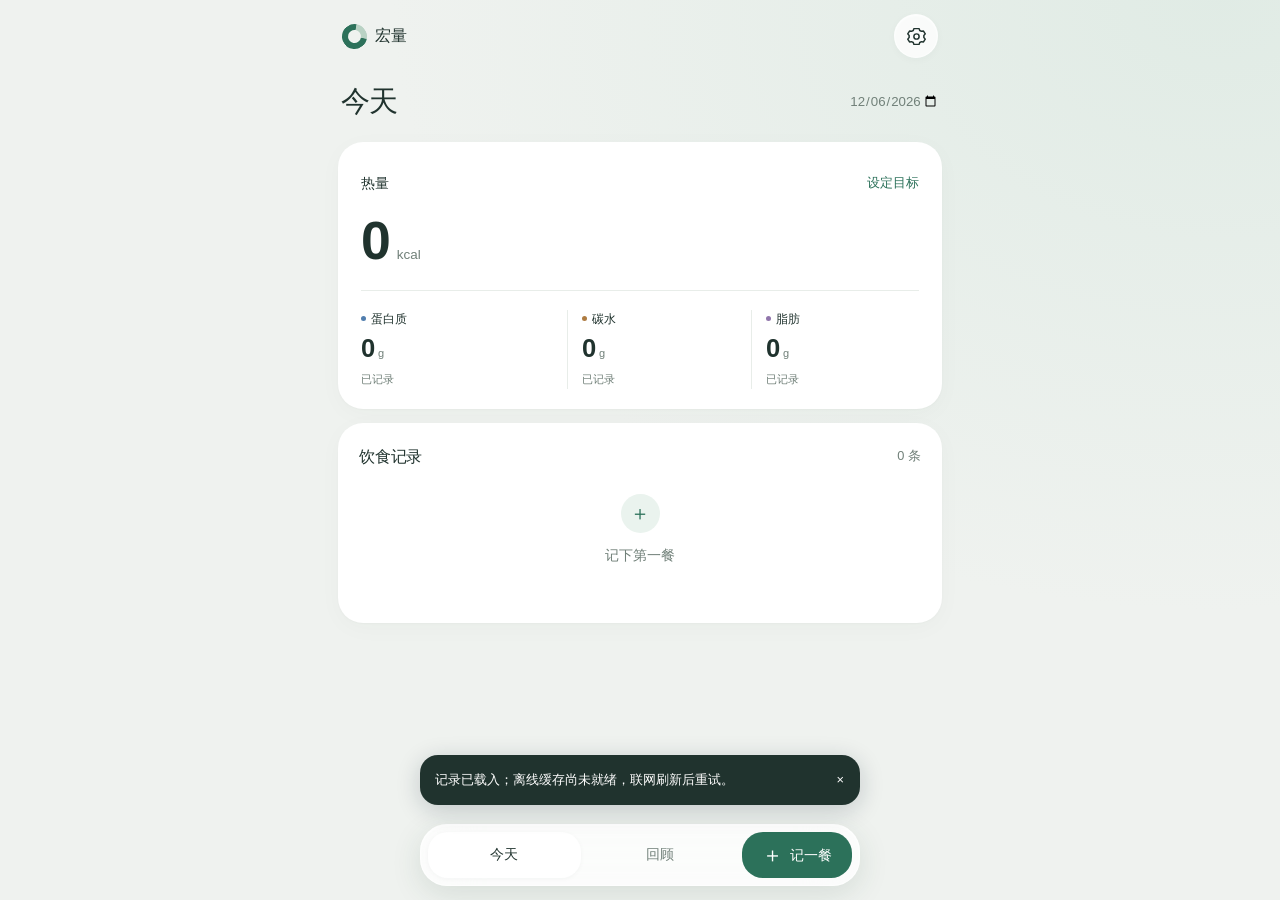
==== commit 962c772a: "Add files via upload" ====
--- a/index.html
+++ b/index.html
@@ -1,2 +1,29 @@
 <!doctype html>
-<html lang="zh-CN"><head><meta charset="utf-8"><meta name="viewport" content="width=device-width, initial-scale=1, viewport-fit=cover"><meta name="theme-color" content="#f3f0ea"><meta name="apple-mobile-web-app-capable" content="yes"><meta name="description" content="记下热量与蛋白质，复用常吃的一餐。离线、即时保存、兼容旧数据。"><title>宏量 · 极简记录</title><link rel="manifest" href="manifest.json"><link rel="apple-touch-icon" href="apple-touch-icon.png"><link rel="icon" href="icon-192.png"><link rel="stylesheet" href="styles.css?v=3.0.0-r4"><script defer src="core.js?v=3.0.0-r4"></script><script defer src="storage.js?v=3.0.0-r4"></script><script defer src="app.js?v=3.0.0-r4"></script></head><body><div class="app"><header><a class="brand" href="./">宏量<span>每天，简单一点。</span></a><button id="settings" aria-label="目标与数据设置">设置</button></header><div id="notice" role="status" aria-live="polite"></div><main id="view"><p>正在读取本机记录…</p></main><nav aria-label="主导航"><button data-page="today" aria-current="page">今天</button><button data-page="review">回顾</button></nav></div><dialog id="sheet" aria-labelledby="sheet-title"><div class="sheet-head"><h2 id="sheet-title"></h2><button id="close-sheet" aria-label="关闭">关闭</button></div><div id="sheet-body"></div></dialog><input type="file" id="import-file" accept=".json,.csv,application/json,text/csv" hidden><noscript>此应用需要启用 JavaScript。所有饮食数据保存在本机浏览器中。</noscript></body></html>
+<html lang="zh-CN">
+<head>
+<meta charset="utf-8">
+<meta name="viewport" content="width=device-width,initial-scale=1,minimum-scale=1,maximum-scale=1,user-scalable=no,viewport-fit=cover">
+<meta name="theme-color" content="#eff2ef">
+<meta name="apple-mobile-web-app-capable" content="yes">
+<meta name="apple-mobile-web-app-status-bar-style" content="default">
+<meta name="description" content="记下热量与宏量，一眼看清今天。">
+<title>宏量</title>
+<link rel="manifest" href="manifest.json">
+<link rel="apple-touch-icon" href="apple-touch-icon.png">
+<link rel="icon" href="icon-192.png">
+<link rel="stylesheet" href="styles-3.1.0.css">
+<script defer src="core-3.1.0.js"></script>
+<script defer src="storage-3.1.0.js"></script>
+<script defer src="app-3.1.0.js"></script>
+</head>
+<body>
+<div class="app">
+<header class="app-header"><a class="brand" href="./"><span class="brand-mark" aria-hidden="true"></span>宏量</a><button class="icon-button" id="settings" aria-label="设置"><svg viewBox="0 0 24 24" aria-hidden="true"><path d="m9 3-.7 2.2-2 .9L4 5.8 2 9l1.6 1.8v2.4L2 15l2 3.2 2.3-.3 2 .9L9 21h6l.7-2.2 2-.9 2.3.3 2-3.2-1.6-1.8v-2.4L22 9l-2-3.2-2.3.3-2-.9L15 3Z"/><circle cx="12" cy="12" r="3"/></svg></button></header>
+<main id="view"><div class="card">正在读取记录…</div></main>
+</div>
+<div class="dock"><nav aria-label="主导航"><button data-page="today" aria-current="page">今天</button><button data-page="review">回顾</button></nav><button class="record-button" data-action="add"><span aria-hidden="true">＋</span>记一餐</button></div>
+<div id="notice" role="status" aria-live="polite"></div>
+<dialog id="sheet" aria-labelledby="sheet-title"><div class="sheet-head"><h2 id="sheet-title"></h2><button id="close-sheet" aria-label="关闭">×</button></div><div id="sheet-body"></div></dialog>
+<input type="file" id="import-file" accept=".json,.csv,application/json,text/csv" hidden>
+<noscript>请启用 JavaScript 以使用记录功能。</noscript>
+</body></html>
--- a/styles-3.1.0.css
+++ b/styles-3.1.0.css
@@ -0,0 +1,8 @@
+:root{color-scheme:light;--bg:#eff2ef;--paper:#fff;--ink:#20332e;--muted:#718079;--line:#e8ede9;--accent:#2c715a;--tint:#eaf3ee;--protein:#517eae;--carbs:#ae7c42;--fat:#9075ab;--danger:#af5247;--glass:rgba(255,255,255,.78);--shadow:0 5px 24px #243d2f07,0 1px 2px #243d2f06;font:16px/1.45 -apple-system,BlinkMacSystemFont,"Segoe UI",sans-serif;color:var(--ink);background:var(--bg);font-synthesis:none;font-optical-sizing:auto;-webkit-text-size-adjust:100%;text-size-adjust:100%}
+*{box-sizing:border-box;touch-action:pan-x pan-y}body{margin:0;background:radial-gradient(ellipse at 95% 0%,#d9e8e0aa,transparent 48%),var(--bg);min-height:100dvh}button,input,select{font:inherit;color:inherit}button,a,input,summary{-webkit-tap-highlight-color:transparent}button{border:0;border-radius:14px;padding:10px 14px;min-height:44px;background:var(--tint);cursor:pointer;touch-action:manipulation}button:active{transform:scale(.97);opacity:.8}button:disabled{opacity:.45;cursor:wait}button:focus-visible,a:focus-visible,input:focus-visible,summary:focus-visible{outline:2px solid var(--accent);outline-offset:3px}input,select{border:1px solid var(--line);border-radius:13px;background:var(--paper);padding:12px;width:100%;min-width:0;min-height:48px;font-size:16px;outline-offset:2px}input[type=number]{appearance:textfield;-moz-appearance:textfield}input::-webkit-inner-spin-button,input::-webkit-outer-spin-button{-webkit-appearance:none;margin:0}input::placeholder{color:#9aaba2}label{display:block;font-size:.875rem}label>input,label>select{margin-top:7px}h1,h2,h3,p{margin:0}h1{font-size:1.8rem;line-height:1.15;letter-spacing:-.045em;font-weight:700}h2{font-size:1rem;font-weight:650;letter-spacing:-.015em}h3{font-size:.95rem;font-weight:600}p{margin:12px 0}a{color:var(--accent)}.app{max-width:640px;margin:auto;padding:calc(14px + env(safe-area-inset-top)) 18px calc(112px + env(safe-area-inset-bottom))}.app-header{display:flex;justify-content:space-between;align-items:center;margin-bottom:22px;padding:0 4px}.brand{text-decoration:none;color:var(--ink);font-size:1.03rem;font-weight:650;letter-spacing:.03em;display:flex;align-items:center;gap:8px}.brand-mark{width:25px;height:25px;border:6px solid var(--accent);border-right-color:#b9d2c4;border-radius:50%;transform:rotate(-35deg)}.icon-button{width:44px;height:44px;border-radius:50%;display:grid;place-items:center;padding:11px;background:var(--glass);box-shadow:inset 0 1px 1px #fff9,0 2px 8px #24413308;border:1px solid #fff9}.icon-button svg{width:21px;height:21px;fill:none;stroke:currentColor;stroke-width:1.7;stroke-linecap:round;stroke-linejoin:round}.page-heading{display:flex;justify-content:space-between;align-items:center;gap:8px;margin:0 3px 18px}.date-field{width:146px;font-size:.83rem;border:0;background:transparent;min-height:44px;padding:8px 0 8px 10px;color:var(--muted);text-align:right}.card{background:var(--paper);border:1px solid rgba(255,255,255,.65);border-radius:25px;padding:20px;margin:14px 0;box-shadow:var(--shadow)}.row,.section-heading{display:flex;justify-content:space-between;align-items:center;gap:12px}.row>*{min-width:0}.section-heading{margin-bottom:14px;min-height:24px}.daily-card{padding:22px 22px 19px}.eyebrow{font-size:.88rem;font-weight:600}.muted{color:var(--muted);font-size:.8rem}.budget{font-size:.78rem;font-weight:550;padding:5px 9px;border-radius:9px;background:var(--tint);color:var(--accent)}.budget.over{color:var(--danger);background:#b24c3910}.energy{display:flex;gap:9px;align-items:baseline;margin:13px 0 15px;font-variant-numeric:tabular-nums}.energy strong{font-size:clamp(2.65rem,11vw,3.35rem);line-height:1;letter-spacing:-.055em;font-weight:650}.energy>span{font-size:.84rem;color:var(--muted)}.track{height:9px;background:var(--tint);border-radius:6px;overflow:hidden}.fill{height:100%;background:var(--accent);border-radius:inherit;transition:width .25s ease}.track.over .fill{background:var(--danger)}.track.uncertain .fill{opacity:.38}.macro-grid{display:grid;grid-template-columns:1.13fr 1fr 1fr;gap:16px;border-top:1px solid var(--line);padding-top:19px;margin-top:22px}.macro-cell>span{font-size:.78rem;display:flex;align-items:center;gap:5px;white-space:nowrap}.macro-cell i{width:5px;height:5px;background:var(--protein);border-radius:50%}.macro-cell.carbs i{background:var(--carbs)}.macro-cell.fat i{background:var(--fat)}.macro-cell>div:not(.track){display:flex;align-items:baseline;gap:4px;margin:8px 0 5px;font-variant-numeric:tabular-nums}.macro-cell strong{font-size:1.6rem;line-height:1;letter-spacing:-.045em;font-weight:600}.macro-cell small{font-size:.69rem;color:var(--muted)}.macro-cell>.track{height:4px;background:#517eae1a;margin:8px 0 4px}.protein-track .fill{background:var(--protein)}.macro-cell.carbs,.macro-cell.fat{border-left:1px solid var(--line);padding-left:14px}.text-button{min-height:36px;padding:5px 0;background:transparent;font-size:.8rem;color:var(--accent);white-space:nowrap}.favorite-card{padding-bottom:16px}.shortcuts{display:grid;grid-template-columns:1fr 1fr;gap:8px}.shortcut{position:relative;display:flex;flex-direction:column;gap:3px;text-align:left;border:1px solid var(--line);background:var(--paper);padding:11px 32px 11px 12px;border-radius:14px;min-width:0}.shortcut>span{font-size:.86rem;font-weight:550;overflow:hidden;text-overflow:ellipsis;white-space:nowrap;max-width:100%}.shortcut small{font-size:.72rem;color:var(--muted)}.shortcut b{position:absolute;right:10px;top:50%;transform:translateY(-50%);color:var(--accent);font-size:1.08rem;font-weight:400}.log-card .section-heading{margin-bottom:2px}.entry{display:flex;align-items:center;gap:10px;padding:17px 0;min-height:75px;width:100%;text-align:left;background:transparent;border-radius:0;border-bottom:1px solid var(--line)}.entry-number{align-self:flex-start;margin-top:4px;color:#9aa99f;font-size:.65rem;font-variant-numeric:tabular-nums}.entry-main{flex:1;min-width:0}.entry-main strong{display:block;font-size:.92rem;font-weight:550;overflow-wrap:anywhere}.macro-detail{display:flex;gap:9px;font-size:.7rem;margin-top:5px;flex-wrap:wrap;color:var(--muted);font-variant-numeric:tabular-nums}.macro-detail .p{color:var(--protein)}.entry-energy{text-align:right;font-size:1.08rem;font-weight:550;font-variant-numeric:tabular-nums;flex-shrink:0}.entry-energy small{display:block;color:var(--muted);font-size:.65rem;font-weight:400}.chevron{color:#a6b4ac;font-size:1.2rem}.completion{position:relative;display:flex;align-items:center;gap:8px;padding-top:17px;min-height:48px;font-size:.79rem;color:var(--muted);cursor:pointer}.completion>span:first-child{flex:1}.completion input{position:absolute;right:0;bottom:0;width:42px;height:29px;opacity:0;z-index:1;cursor:pointer}.switch{width:36px;height:22px;border-radius:20px;background:var(--line);padding:3px}.switch:after{content:'';display:block;width:16px;height:16px;border-radius:50%;background:#fff;box-shadow:0 1px 3px #0002;transition:transform .15s}.completion input:checked+.switch{background:var(--accent)}.completion input:checked+.switch:after{transform:translateX(14px)}.completion input:focus-visible+.switch{outline:2px solid var(--accent);outline-offset:3px}.completion input:disabled+.switch{opacity:.4}.empty{text-align:center;color:var(--muted);padding:24px 0;font-size:.88rem}.empty-symbol{display:grid;place-items:center;width:39px;height:39px;margin:auto;border-radius:50%;background:var(--tint);color:var(--accent);font-size:1.25rem}.resume{display:flex;align-items:center;justify-content:space-between;width:100%;background:var(--tint);font-size:.84rem}.dock{position:fixed;z-index:5;bottom:calc(14px + env(safe-area-inset-bottom));left:50%;transform:translateX(-50%);width:min(calc(100% - 36px),440px);display:flex;align-items:center;gap:6px;padding:7px;background:var(--glass);backdrop-filter:blur(28px) saturate(160%);-webkit-backdrop-filter:blur(28px) saturate(160%);border:1px solid #fff9;border-radius:27px;box-shadow:0 8px 30px #264e3820,inset 0 1px 1px #fff9}.dock nav{display:flex;flex:1;gap:3px}.dock nav button{flex:1;background:transparent;min-height:46px;border-radius:20px;font-size:.85rem;color:var(--muted);padding:8px}.dock nav button[aria-current=page]{color:var(--ink);background:var(--paper);box-shadow:0 1px 5px #20372a0a}.dock .record-button{display:flex;justify-content:center;align-items:center;gap:7px;min-height:46px;border-radius:21px;background:var(--accent);color:#fff;min-width:110px;font-size:.87rem;font-weight:550}.record-button span{font-size:1.3rem;font-weight:400;line-height:1}.primary{background:var(--accent);color:#fff;font-weight:550}.wide{width:100%}.quiet{background:transparent;color:var(--muted)}.danger{color:var(--danger);background:transparent}.stack>*+*{margin-top:16px}.two{display:grid;grid-template-columns:1fr 1fr;gap:14px}.two>*{min-width:0}.check:not(.completion){display:flex;align-items:center;gap:9px;min-height:40px;font-size:.84rem}.check:not(.completion) input{width:18px;height:18px;min-height:0;margin:0;accent-color:var(--accent)}dialog{position:fixed;inset:0;margin:auto;padding:24px;border:1px solid #ffffffa0;border-radius:29px;width:min(510px,calc(100% - 24px));max-height:calc(100dvh - 32px);color:var(--ink);background:var(--paper);overflow-y:auto;overscroll-behavior:contain;box-shadow:0 30px 100px #152c3040}dialog::backdrop{background:#152b2e45;backdrop-filter:blur(5px);-webkit-backdrop-filter:blur(5px)}.sheet-head{display:flex;justify-content:space-between;align-items:center;gap:12px;margin-bottom:22px}.sheet-head h2{font-size:1.25rem;letter-spacing:-.035em}.sheet-head button{border-radius:50%;width:36px;height:36px;min-height:36px;padding:3px;background:var(--bg);color:var(--muted);font-size:1.3rem}.food-grid{display:grid;grid-template-columns:1fr 1fr;gap:12px}.nutrition-input{background:var(--bg);border-radius:18px;padding:13px 15px;border:1px solid transparent}.nutrition-input:focus-within{border-color:var(--accent);background:var(--tint)}.nutrition-input>span{display:flex;align-items:center;justify-content:space-between;gap:6px;font-size:.82rem}.nutrition-input small{color:var(--muted);font-size:.7rem}.nutrition-input input{background:transparent;border:0;outline:0;width:100%;padding:0;min-height:42px;height:42px;margin-top:8px;font-size:1.75rem;font-weight:550;font-variant-numeric:tabular-nums;letter-spacing:-.035em}.nutrition-input.protein>span{color:var(--protein)}.nutrition-input.carbs>span{color:var(--carbs)}.nutrition-input.fat>span{color:var(--fat)}.name-label>.muted{margin-left:5px}.name-label input{background:var(--paper)}.save-favorite{color:var(--muted)}.submit-food{min-height:50px;border-radius:16px}.editor-tools{display:flex;justify-content:center;margin-top:5px!important}.editor-tools button{font-size:.8rem}.error{color:var(--danger);font-size:.84rem}.error:empty{display:none}.settings-data{margin-top:25px;border-top:1px solid var(--line);padding-top:7px}.settings-data summary{font-size:.9rem;padding:14px 0;cursor:pointer}.data-actions button{display:flex;align-items:center;justify-content:space-between;gap:10px;width:100%;border-radius:0;background:transparent;border-top:1px solid var(--line);padding:14px 0;font-size:.82rem;text-align:left}.data-actions button span{color:var(--muted);font-size:.72rem}.settings-footer{text-align:center;color:var(--muted);font-size:.7rem;margin-top:22px}.list-heading{font-size:.75rem;color:var(--muted);margin:22px 0 7px;font-weight:500}.library-row{display:flex;align-items:center;border-bottom:1px solid var(--line);gap:8px}.library-add{display:flex;align-items:center;gap:8px;justify-content:space-between;flex:1;min-width:0;padding:14px 0;text-align:left;background:transparent;border-radius:0}.library-add span{min-width:0;flex:1}.library-add strong{display:block;font-size:.88rem;font-weight:550;overflow-wrap:anywhere}.library-add small{display:block;color:var(--muted);font-size:.67rem;margin-top:5px;overflow-wrap:anywhere}.library-add b{font-size:1.2rem;font-weight:400;color:var(--accent)}.library-edit{font-size:.75rem;padding:8px}.weekly-chart{position:relative;display:grid;grid-template-columns:repeat(7,minmax(0,1fr));gap:7px;height:188px;margin:14px 0 0}.day-column{display:grid;grid-template-rows:24px 140px 24px;min-width:0;background:transparent;padding:0;border-radius:0;min-height:0;z-index:1;color:var(--muted)}.bar-value{font-size:.59rem;font-variant-numeric:tabular-nums;line-height:24px}.bar-space{display:flex;align-items:flex-end;justify-content:center}.bar-space i{display:block;width:min(100%,25px);min-height:0;background:var(--accent);border-radius:6px 6px 2px 2px;opacity:.27}.complete .bar-space i{opacity:1}.day-label{font-size:.66rem;line-height:24px}.target-line{position:absolute;left:0;right:0;border-top:1px dashed #8fa49788;pointer-events:none}.target-line>span{position:absolute;right:0;top:-15px;font-size:.57rem;color:var(--muted);background:var(--paper);padding-left:4px}.chart-key{display:flex;justify-content:center;gap:14px;margin-top:9px;color:var(--muted);font-size:.64rem}.chart-key>span{display:flex;gap:5px;align-items:center}.chart-key i{width:6px;height:6px;border-radius:2px;background:var(--accent)}.chart-key i.partial{opacity:.27}.review-summary{border-top:1px solid var(--line);display:grid;grid-template-columns:1fr 1fr;gap:18px;margin-top:20px;padding-top:17px}.review-summary>div+div{border-left:1px solid var(--line);padding-left:18px}.review-summary span{display:block;font-size:.75rem;color:var(--muted);margin-bottom:5px}.review-summary strong{font-size:1.5rem;font-weight:600;font-variant-numeric:tabular-nums;letter-spacing:-.025em}.review-summary small{font-size:.69rem;color:var(--muted);font-weight:400;letter-spacing:0}.summary-caption{font-size:.65rem;color:var(--muted);margin-top:14px}.weight-panel summary{cursor:pointer;font-size:.9rem;font-weight:550}.weight-panel summary span{float:right;color:var(--muted);font-size:.78rem;font-weight:400}.weight-panel .section-heading{margin-top:16px}.chart{width:100%;height:auto;display:block;margin:16px 0}.chart text{font-size:12px;fill:var(--muted)}.chart .line{fill:none;stroke:var(--accent);stroke-width:2}.chart circle{fill:var(--accent)}.history input{width:145px;min-height:34px;background:transparent;border:0;font-size:.77rem;padding:0;color:var(--muted)}.history #history-list button{display:flex;align-items:center;justify-content:space-between;gap:10px;width:100%;text-align:left;background:transparent;border-bottom:1px solid var(--line);border-radius:0;padding:14px 0;font-size:.84rem}.history strong{font-weight:500}.history small{display:block;font-size:.7rem;color:var(--muted);margin-top:3px}.history button>span+span{text-align:right;font-variant-numeric:tabular-nums}.section{margin-top:20px}.list-item{display:flex;gap:8px;align-items:center;padding:12px 0;border-bottom:1px solid var(--line);font-size:.83rem}.list-item small{display:block;color:var(--muted)}#notice{position:fixed;z-index:20;left:50%;transform:translateX(-50%);bottom:calc(95px + env(safe-area-inset-bottom));width:min(calc(100% - 36px),440px);pointer-events:none}#notice:empty{display:none}.toast{display:flex;align-items:center;gap:7px;padding:8px 10px 8px 15px;border-radius:18px;background:var(--ink);color:var(--paper);box-shadow:0 5px 25px #1233;font-size:.8rem;pointer-events:auto}.toast>span{flex:1}.toast button{background:transparent;color:inherit;padding:6px;min-height:34px;white-space:nowrap;font-size:.8rem}.toast.error{background:var(--danger);color:white}.small{font-size:.75rem}
+@media(max-width:600px){dialog{top:auto;bottom:calc(var(--keyboard-bottom,0px) + max(8px,env(safe-area-inset-bottom)));width:calc(100% - 16px);max-height:calc(var(--view-height,100dvh) - 24px);padding:22px;margin:0 auto;border-radius:29px}dialog[open]{animation:sheet-in .2s ease-out}@keyframes sheet-in{from{transform:translateY(16px);opacity:.6}to{transform:translateY(0);opacity:1}}}
+@media(max-width:360px){.app{padding-left:12px;padding-right:12px}.card{padding:17px}.daily-card{padding:19px 17px}.macro-grid{gap:10px}.macro-cell.carbs,.macro-cell.fat{padding-left:10px}.macro-cell strong{font-size:1.4rem}.energy strong{font-size:2.55rem}.budget{font-size:.7rem}.macro-detail{gap:6px}.entry{gap:7px}.dock{width:calc(100% - 24px)}dialog{padding:18px}.weekly-chart{gap:4px}.date-field{width:138px}.history input{width:130px}}
+@media(prefers-color-scheme:dark){:root{color-scheme:dark;--bg:#19251f;--paper:#25332b;--ink:#ebf3ed;--muted:#a4b3a8;--line:#35483c;--accent:#9dcbb0;--tint:#324b3c;--protein:#93b8de;--carbs:#dcb681;--fat:#c4a9df;--danger:#efaaa0;--glass:rgba(41,57,46,.82);--shadow:0 5px 24px #0001}body{background:radial-gradient(ellipse at 95% 0%,#304e3c66,transparent 48%),var(--bg)}.card{border-color:#ffffff07}.dock,.icon-button{border-color:#ffffff18;box-shadow:0 8px 30px #0002,inset 0 1px 1px #ffffff0e}.primary,.dock .record-button{color:#183324}.toast{background:#d8e9dd;color:#183324}.toast.error{background:#743d34;color:white}dialog{border-color:#ffffff12}.budget.over{background:#b24c3922}.switch:after{background:#d4e4d9}}
+@media(prefers-reduced-motion:reduce){*,*::before,*::after{animation:none!important;transition:none!important;scroll-behavior:auto!important}button:active{transform:none}}
+@media(prefers-reduced-transparency:reduce){.dock,.icon-button{background:var(--paper);backdrop-filter:none;-webkit-backdrop-filter:none}dialog::backdrop{backdrop-filter:none;-webkit-backdrop-filter:none}}
+@media(prefers-contrast:more){:root{--muted:var(--ink)}.card,.dock{border:1px solid var(--muted)}.dock{background:var(--paper)}.bar-space i{opacity:.6}.complete .bar-space i{opacity:1}}
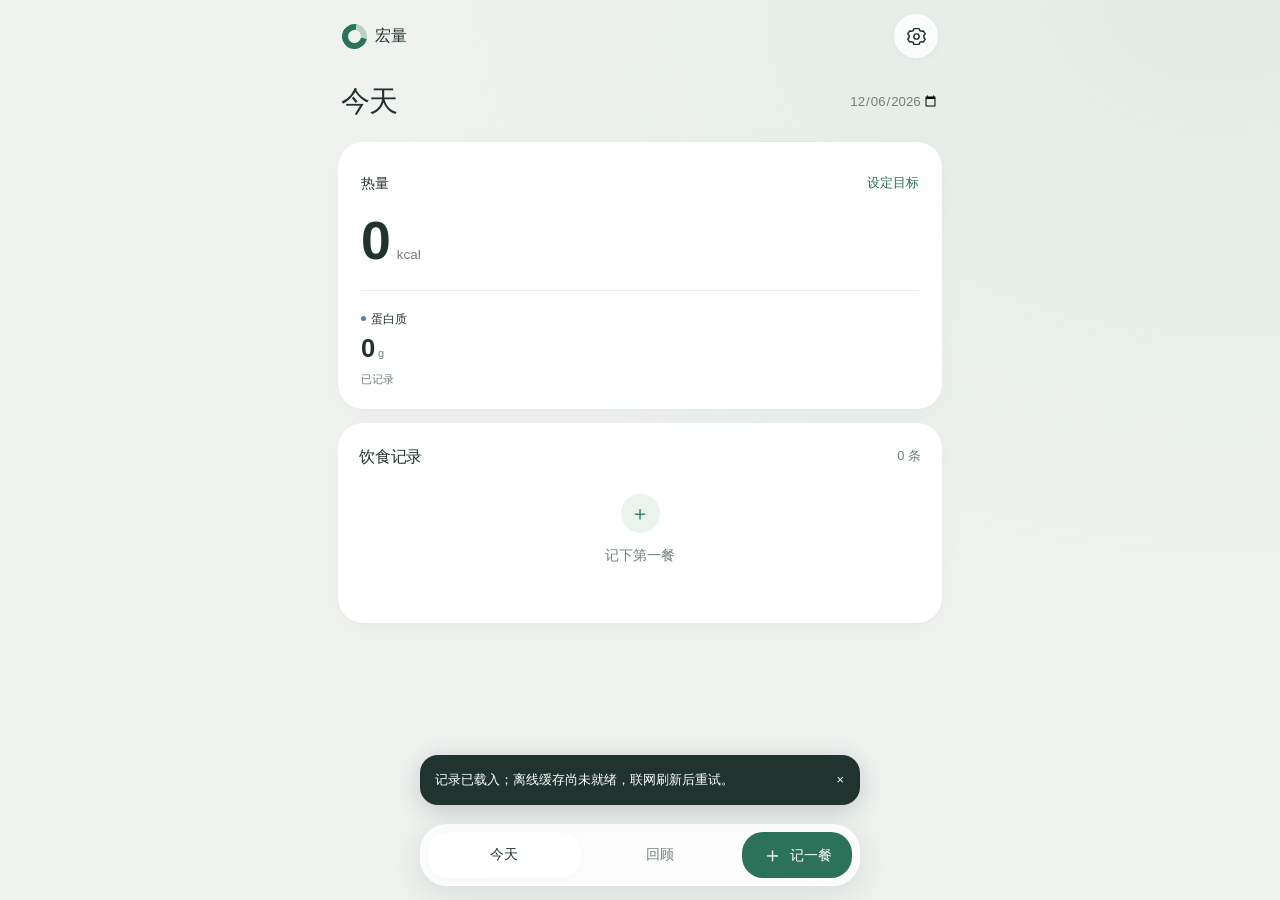
==== commit 22c0415e: "Add files via upload" ====
--- a/index.html
+++ b/index.html
@@ -6,15 +6,15 @@
 <meta name="theme-color" content="#eff2ef">
 <meta name="apple-mobile-web-app-capable" content="yes">
 <meta name="apple-mobile-web-app-status-bar-style" content="default">
-<meta name="description" content="记下热量与宏量，一眼看清今天。">
+<meta name="description" content="只记热量和蛋白质，一眼看清今天。">
 <title>宏量</title>
 <link rel="manifest" href="manifest.json">
 <link rel="apple-touch-icon" href="apple-touch-icon.png">
 <link rel="icon" href="icon-192.png">
-<link rel="stylesheet" href="styles-3.1.0.css">
+<link rel="stylesheet" href="styles-3.2.0.css">
 <script defer src="core-3.1.0.js"></script>
 <script defer src="storage-3.1.0.js"></script>
-<script defer src="app-3.1.0.js"></script>
+<script defer src="app-3.2.0.js"></script>
 </head>
 <body>
 <div class="app">
--- a/styles-3.2.0.css
+++ b/styles-3.2.0.css
@@ -0,0 +1,8 @@
+:root{color-scheme:light;--bg:#eff2ef;--paper:#fff;--ink:#20332e;--muted:#718079;--line:#e8ede9;--accent:#2c715a;--tint:#eaf3ee;--protein:#517eae;--carbs:#ae7c42;--fat:#9075ab;--danger:#af5247;--glass:rgba(255,255,255,.78);--shadow:0 5px 24px #243d2f07,0 1px 2px #243d2f06;font:16px/1.45 -apple-system,BlinkMacSystemFont,"Segoe UI",sans-serif;color:var(--ink);background:var(--bg);font-synthesis:none;font-optical-sizing:auto;-webkit-text-size-adjust:100%;text-size-adjust:100%}
+*{box-sizing:border-box;touch-action:pan-x pan-y}body{margin:0;background:radial-gradient(ellipse at 95% 0%,#d9e8e0aa,transparent 48%),var(--bg);min-height:100dvh}button,input,select{font:inherit;color:inherit}button,a,input,summary{-webkit-tap-highlight-color:transparent}button{border:0;border-radius:14px;padding:10px 14px;min-height:44px;background:var(--tint);cursor:pointer;touch-action:manipulation}button:active{transform:scale(.97);opacity:.8}button:disabled{opacity:.45;cursor:wait}button:focus-visible,a:focus-visible,input:focus-visible,summary:focus-visible{outline:2px solid var(--accent);outline-offset:3px}input,select{border:1px solid var(--line);border-radius:13px;background:var(--paper);padding:12px;width:100%;min-width:0;min-height:48px;font-size:16px;outline-offset:2px}input[type=number]{appearance:textfield;-moz-appearance:textfield}input::-webkit-inner-spin-button,input::-webkit-outer-spin-button{-webkit-appearance:none;margin:0}input::placeholder{color:#9aaba2}label{display:block;font-size:.875rem}label>input,label>select{margin-top:7px}h1,h2,h3,p{margin:0}h1{font-size:1.8rem;line-height:1.15;letter-spacing:-.045em;font-weight:700}h2{font-size:1rem;font-weight:650;letter-spacing:-.015em}h3{font-size:.95rem;font-weight:600}p{margin:12px 0}a{color:var(--accent)}.app{max-width:640px;margin:auto;padding:calc(14px + env(safe-area-inset-top)) 18px calc(112px + env(safe-area-inset-bottom))}.app-header{display:flex;justify-content:space-between;align-items:center;margin-bottom:22px;padding:0 4px}.brand{text-decoration:none;color:var(--ink);font-size:1.03rem;font-weight:650;letter-spacing:.03em;display:flex;align-items:center;gap:8px}.brand-mark{width:25px;height:25px;border:6px solid var(--accent);border-right-color:#b9d2c4;border-radius:50%;transform:rotate(-35deg)}.icon-button{width:44px;height:44px;border-radius:50%;display:grid;place-items:center;padding:11px;background:var(--glass);box-shadow:inset 0 1px 1px #fff9,0 2px 8px #24413308;border:1px solid #fff9}.icon-button svg{width:21px;height:21px;fill:none;stroke:currentColor;stroke-width:1.7;stroke-linecap:round;stroke-linejoin:round}.page-heading{display:flex;justify-content:space-between;align-items:center;gap:8px;margin:0 3px 18px}.date-field{width:146px;font-size:.83rem;border:0;background:transparent;min-height:44px;padding:8px 0 8px 10px;color:var(--muted);text-align:right}.card{background:var(--paper);border:1px solid rgba(255,255,255,.65);border-radius:25px;padding:20px;margin:14px 0;box-shadow:var(--shadow)}.row,.section-heading{display:flex;justify-content:space-between;align-items:center;gap:12px}.row>*{min-width:0}.section-heading{margin-bottom:14px;min-height:24px}.daily-card{padding:22px 22px 19px}.eyebrow{font-size:.88rem;font-weight:600}.muted{color:var(--muted);font-size:.8rem}.budget{font-size:.78rem;font-weight:550;padding:5px 9px;border-radius:9px;background:var(--tint);color:var(--accent)}.budget.over{color:var(--danger);background:#b24c3910}.energy{display:flex;gap:9px;align-items:baseline;margin:13px 0 15px;font-variant-numeric:tabular-nums}.energy strong{font-size:clamp(2.65rem,11vw,3.35rem);line-height:1;letter-spacing:-.055em;font-weight:650}.energy>span{font-size:.84rem;color:var(--muted)}.track{height:9px;background:var(--tint);border-radius:6px;overflow:hidden}.fill{height:100%;background:var(--accent);border-radius:inherit;transition:width .25s ease}.track.over .fill{background:var(--danger)}.track.uncertain .fill{opacity:.38}.macro-grid{display:grid;grid-template-columns:1fr;gap:16px;border-top:1px solid var(--line);padding-top:19px;margin-top:22px}.macro-cell>span{font-size:.78rem;display:flex;align-items:center;gap:5px;white-space:nowrap}.macro-cell i{width:5px;height:5px;background:var(--protein);border-radius:50%}.macro-cell.carbs i{background:var(--carbs)}.macro-cell.fat i{background:var(--fat)}.macro-cell>div:not(.track){display:flex;align-items:baseline;gap:4px;margin:8px 0 5px;font-variant-numeric:tabular-nums}.macro-cell strong{font-size:1.6rem;line-height:1;letter-spacing:-.045em;font-weight:600}.macro-cell small{font-size:.69rem;color:var(--muted)}.macro-cell>.track{height:4px;background:#517eae1a;margin:8px 0 4px}.protein-track .fill{background:var(--protein)}.macro-cell.carbs,.macro-cell.fat{border-left:1px solid var(--line);padding-left:14px}.text-button{min-height:36px;padding:5px 0;background:transparent;font-size:.8rem;color:var(--accent);white-space:nowrap}.favorite-card{padding-bottom:16px}.shortcuts{display:grid;grid-template-columns:1fr 1fr;gap:8px}.shortcut{position:relative;display:flex;flex-direction:column;gap:3px;text-align:left;border:1px solid var(--line);background:var(--paper);padding:11px 32px 11px 12px;border-radius:14px;min-width:0}.shortcut>span{font-size:.86rem;font-weight:550;overflow:hidden;text-overflow:ellipsis;white-space:nowrap;max-width:100%}.shortcut small{font-size:.72rem;color:var(--muted)}.shortcut b{position:absolute;right:10px;top:50%;transform:translateY(-50%);color:var(--accent);font-size:1.08rem;font-weight:400}.log-card .section-heading{margin-bottom:2px}.entry{display:flex;align-items:center;gap:10px;padding:17px 0;min-height:75px;width:100%;text-align:left;background:transparent;border-radius:0;border-bottom:1px solid var(--line)}.entry-number{align-self:flex-start;margin-top:4px;color:#9aa99f;font-size:.65rem;font-variant-numeric:tabular-nums}.entry-main{flex:1;min-width:0}.entry-main strong{display:block;font-size:.92rem;font-weight:550;overflow-wrap:anywhere}.macro-detail{display:flex;gap:9px;font-size:.7rem;margin-top:5px;flex-wrap:wrap;color:var(--muted);font-variant-numeric:tabular-nums}.macro-detail .p{color:var(--protein)}.entry-energy{text-align:right;font-size:1.08rem;font-weight:550;font-variant-numeric:tabular-nums;flex-shrink:0}.entry-energy small{display:block;color:var(--muted);font-size:.65rem;font-weight:400}.chevron{color:#a6b4ac;font-size:1.2rem}.completion{position:relative;display:flex;align-items:center;gap:8px;padding-top:17px;min-height:48px;font-size:.79rem;color:var(--muted);cursor:pointer}.completion>span:first-child{flex:1}.completion input{position:absolute;right:0;bottom:0;width:42px;height:29px;opacity:0;z-index:1;cursor:pointer}.switch{width:36px;height:22px;border-radius:20px;background:var(--line);padding:3px}.switch:after{content:'';display:block;width:16px;height:16px;border-radius:50%;background:#fff;box-shadow:0 1px 3px #0002;transition:transform .15s}.completion input:checked+.switch{background:var(--accent)}.completion input:checked+.switch:after{transform:translateX(14px)}.completion input:focus-visible+.switch{outline:2px solid var(--accent);outline-offset:3px}.completion input:disabled+.switch{opacity:.4}.empty{text-align:center;color:var(--muted);padding:24px 0;font-size:.88rem}.empty-symbol{display:grid;place-items:center;width:39px;height:39px;margin:auto;border-radius:50%;background:var(--tint);color:var(--accent);font-size:1.25rem}.resume{display:flex;align-items:center;justify-content:space-between;width:100%;background:var(--tint);font-size:.84rem}.dock{position:fixed;z-index:5;bottom:calc(14px + env(safe-area-inset-bottom));left:50%;transform:translateX(-50%);width:min(calc(100% - 36px),440px);display:flex;align-items:center;gap:6px;padding:7px;background:var(--glass);backdrop-filter:blur(28px) saturate(160%);-webkit-backdrop-filter:blur(28px) saturate(160%);border:1px solid #fff9;border-radius:27px;box-shadow:0 8px 30px #264e3820,inset 0 1px 1px #fff9}.dock nav{display:flex;flex:1;gap:3px}.dock nav button{flex:1;background:transparent;min-height:46px;border-radius:20px;font-size:.85rem;color:var(--muted);padding:8px}.dock nav button[aria-current=page]{color:var(--ink);background:var(--paper);box-shadow:0 1px 5px #20372a0a}.dock .record-button{display:flex;justify-content:center;align-items:center;gap:7px;min-height:46px;border-radius:21px;background:var(--accent);color:#fff;min-width:110px;font-size:.87rem;font-weight:550}.record-button span{font-size:1.3rem;font-weight:400;line-height:1}.primary{background:var(--accent);color:#fff;font-weight:550}.wide{width:100%}.quiet{background:transparent;color:var(--muted)}.danger{color:var(--danger);background:transparent}.stack>*+*{margin-top:16px}.two{display:grid;grid-template-columns:1fr 1fr;gap:14px}.two>*{min-width:0}.check:not(.completion){display:flex;align-items:center;gap:9px;min-height:40px;font-size:.84rem}.check:not(.completion) input{width:18px;height:18px;min-height:0;margin:0;accent-color:var(--accent)}dialog{position:fixed;inset:0;margin:auto;padding:24px;border:1px solid #ffffffa0;border-radius:29px;width:min(510px,calc(100% - 24px));max-height:calc(100dvh - 32px);color:var(--ink);background:var(--paper);overflow-y:auto;overscroll-behavior:contain;box-shadow:0 30px 100px #152c3040}dialog::backdrop{background:#152b2e45;backdrop-filter:blur(5px);-webkit-backdrop-filter:blur(5px)}.sheet-head{display:flex;justify-content:space-between;align-items:center;gap:12px;margin-bottom:22px}.sheet-head h2{font-size:1.25rem;letter-spacing:-.035em}.sheet-head button{border-radius:50%;width:36px;height:36px;min-height:36px;padding:3px;background:var(--bg);color:var(--muted);font-size:1.3rem}.food-grid{display:grid;grid-template-columns:1fr 1fr;gap:12px}.nutrition-input{background:var(--bg);border-radius:18px;padding:13px 15px;border:1px solid transparent}.nutrition-input:focus-within{border-color:var(--accent);background:var(--tint)}.nutrition-input>span{display:flex;align-items:center;justify-content:space-between;gap:6px;font-size:.82rem}.nutrition-input small{color:var(--muted);font-size:.7rem}.nutrition-input input{background:transparent;border:0;outline:0;width:100%;padding:0;min-height:42px;height:42px;margin-top:8px;font-size:1.75rem;font-weight:550;font-variant-numeric:tabular-nums;letter-spacing:-.035em}.nutrition-input.protein>span{color:var(--protein)}.nutrition-input.carbs>span{color:var(--carbs)}.nutrition-input.fat>span{color:var(--fat)}.name-label>.muted{margin-left:5px}.name-label input{background:var(--paper)}.save-favorite{color:var(--muted)}.submit-food{min-height:50px;border-radius:16px}.editor-tools{display:flex;justify-content:center;margin-top:5px!important}.editor-tools button{font-size:.8rem}.error{color:var(--danger);font-size:.84rem}.error:empty{display:none}.settings-data{margin-top:25px;border-top:1px solid var(--line);padding-top:7px}.settings-data summary{font-size:.9rem;padding:14px 0;cursor:pointer}.data-actions button{display:flex;align-items:center;justify-content:space-between;gap:10px;width:100%;border-radius:0;background:transparent;border-top:1px solid var(--line);padding:14px 0;font-size:.82rem;text-align:left}.data-actions button span{color:var(--muted);font-size:.72rem}.settings-footer{text-align:center;color:var(--muted);font-size:.7rem;margin-top:22px}.list-heading{font-size:.75rem;color:var(--muted);margin:22px 0 7px;font-weight:500}.library-row{display:flex;align-items:center;border-bottom:1px solid var(--line);gap:8px}.library-add{display:flex;align-items:center;gap:8px;justify-content:space-between;flex:1;min-width:0;padding:14px 0;text-align:left;background:transparent;border-radius:0}.library-add span{min-width:0;flex:1}.library-add strong{display:block;font-size:.88rem;font-weight:550;overflow-wrap:anywhere}.library-add small{display:block;color:var(--muted);font-size:.67rem;margin-top:5px;overflow-wrap:anywhere}.library-add b{font-size:1.2rem;font-weight:400;color:var(--accent)}.library-edit{font-size:.75rem;padding:8px}.weekly-chart{position:relative;display:grid;grid-template-columns:repeat(7,minmax(0,1fr));gap:7px;height:188px;margin:14px 0 0}.day-column{display:grid;grid-template-rows:24px 140px 24px;min-width:0;background:transparent;padding:0;border-radius:0;min-height:0;z-index:1;color:var(--muted)}.bar-value{font-size:.59rem;font-variant-numeric:tabular-nums;line-height:24px}.bar-space{display:flex;align-items:flex-end;justify-content:center}.bar-space i{display:block;width:min(100%,25px);min-height:0;background:var(--accent);border-radius:6px 6px 2px 2px;opacity:.27}.complete .bar-space i{opacity:1}.day-label{font-size:.66rem;line-height:24px}.target-line{position:absolute;left:0;right:0;border-top:1px dashed #8fa49788;pointer-events:none}.target-line>span{position:absolute;right:0;top:-15px;font-size:.57rem;color:var(--muted);background:var(--paper);padding-left:4px}.chart-key{display:flex;justify-content:center;gap:14px;margin-top:9px;color:var(--muted);font-size:.64rem}.chart-key>span{display:flex;gap:5px;align-items:center}.chart-key i{width:6px;height:6px;border-radius:2px;background:var(--accent)}.chart-key i.partial{opacity:.27}.review-summary{border-top:1px solid var(--line);display:grid;grid-template-columns:1fr 1fr;gap:18px;margin-top:20px;padding-top:17px}.review-summary>div+div{border-left:1px solid var(--line);padding-left:18px}.review-summary span{display:block;font-size:.75rem;color:var(--muted);margin-bottom:5px}.review-summary strong{font-size:1.5rem;font-weight:600;font-variant-numeric:tabular-nums;letter-spacing:-.025em}.review-summary small{font-size:.69rem;color:var(--muted);font-weight:400;letter-spacing:0}.summary-caption{font-size:.65rem;color:var(--muted);margin-top:14px}.weight-panel summary{cursor:pointer;font-size:.9rem;font-weight:550}.weight-panel summary span{float:right;color:var(--muted);font-size:.78rem;font-weight:400}.weight-panel .section-heading{margin-top:16px}.chart{width:100%;height:auto;display:block;margin:16px 0}.chart text{font-size:12px;fill:var(--muted)}.chart .line{fill:none;stroke:var(--accent);stroke-width:2}.chart circle{fill:var(--accent)}.history input{width:145px;min-height:34px;background:transparent;border:0;font-size:.77rem;padding:0;color:var(--muted)}.history #history-list button{display:flex;align-items:center;justify-content:space-between;gap:10px;width:100%;text-align:left;background:transparent;border-bottom:1px solid var(--line);border-radius:0;padding:14px 0;font-size:.84rem}.history strong{font-weight:500}.history small{display:block;font-size:.7rem;color:var(--muted);margin-top:3px}.history button>span+span{text-align:right;font-variant-numeric:tabular-nums}.section{margin-top:20px}.list-item{display:flex;gap:8px;align-items:center;padding:12px 0;border-bottom:1px solid var(--line);font-size:.83rem}.list-item small{display:block;color:var(--muted)}#notice{position:fixed;z-index:20;left:50%;transform:translateX(-50%);bottom:calc(95px + env(safe-area-inset-bottom));width:min(calc(100% - 36px),440px);pointer-events:none}#notice:empty{display:none}.toast{display:flex;align-items:center;gap:7px;padding:8px 10px 8px 15px;border-radius:18px;background:var(--ink);color:var(--paper);box-shadow:0 5px 25px #1233;font-size:.8rem;pointer-events:auto}.toast>span{flex:1}.toast button{background:transparent;color:inherit;padding:6px;min-height:34px;white-space:nowrap;font-size:.8rem}.toast.error{background:var(--danger);color:white}.small{font-size:.75rem}
+@media(max-width:600px){dialog{top:auto;bottom:calc(var(--keyboard-bottom,0px) + max(8px,env(safe-area-inset-bottom)));width:calc(100% - 16px);max-height:calc(var(--view-height,100dvh) - 24px);padding:22px;margin:0 auto;border-radius:29px}dialog[open]{animation:sheet-in .2s ease-out}@keyframes sheet-in{from{transform:translateY(16px);opacity:.6}to{transform:translateY(0);opacity:1}}}
+@media(max-width:360px){.app{padding-left:12px;padding-right:12px}.card{padding:17px}.daily-card{padding:19px 17px}.macro-grid{gap:10px}.macro-cell.carbs,.macro-cell.fat{padding-left:10px}.macro-cell strong{font-size:1.4rem}.energy strong{font-size:2.55rem}.budget{font-size:.7rem}.macro-detail{gap:6px}.entry{gap:7px}.dock{width:calc(100% - 24px)}dialog{padding:18px}.weekly-chart{gap:4px}.date-field{width:138px}.history input{width:130px}}
+@media(prefers-color-scheme:dark){:root{color-scheme:dark;--bg:#19251f;--paper:#25332b;--ink:#ebf3ed;--muted:#a4b3a8;--line:#35483c;--accent:#9dcbb0;--tint:#324b3c;--protein:#93b8de;--carbs:#dcb681;--fat:#c4a9df;--danger:#efaaa0;--glass:rgba(41,57,46,.82);--shadow:0 5px 24px #0001}body{background:radial-gradient(ellipse at 95% 0%,#304e3c66,transparent 48%),var(--bg)}.card{border-color:#ffffff07}.dock,.icon-button{border-color:#ffffff18;box-shadow:0 8px 30px #0002,inset 0 1px 1px #ffffff0e}.primary,.dock .record-button{color:#183324}.toast{background:#d8e9dd;color:#183324}.toast.error{background:#743d34;color:white}dialog{border-color:#ffffff12}.budget.over{background:#b24c3922}.switch:after{background:#d4e4d9}}
+@media(prefers-reduced-motion:reduce){*,*::before,*::after{animation:none!important;transition:none!important;scroll-behavior:auto!important}button:active{transform:none}}
+@media(prefers-reduced-transparency:reduce){.dock,.icon-button{background:var(--paper);backdrop-filter:none;-webkit-backdrop-filter:none}dialog::backdrop{backdrop-filter:none;-webkit-backdrop-filter:none}}
+@media(prefers-contrast:more){:root{--muted:var(--ink)}.card,.dock{border:1px solid var(--muted)}.dock{background:var(--paper)}.bar-space i{opacity:.6}.complete .bar-space i{opacity:1}}
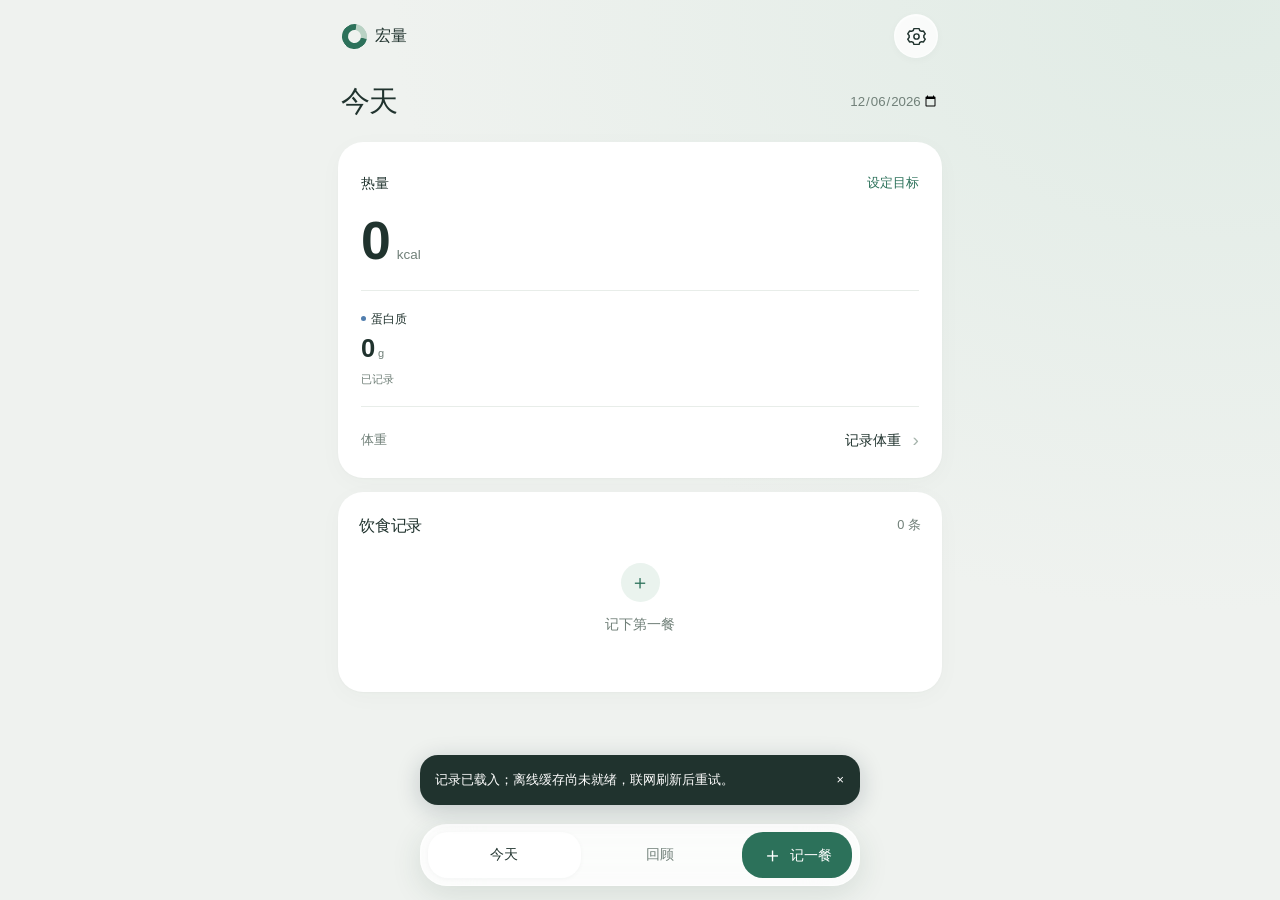
==== commit 4ad0336f: "Add files via upload" ====
--- a/index.html
+++ b/index.html
@@ -11,10 +11,10 @@
 <link rel="manifest" href="manifest.json">
 <link rel="apple-touch-icon" href="apple-touch-icon.png">
 <link rel="icon" href="icon-192.png">
-<link rel="stylesheet" href="styles-3.2.0.css">
+<link rel="stylesheet" href="styles-3.2.1.css">
 <script defer src="core-3.1.0.js"></script>
 <script defer src="storage-3.1.0.js"></script>
-<script defer src="app-3.2.0.js"></script>
+<script defer src="app-3.2.1.js"></script>
 </head>
 <body>
 <div class="app">
--- a/styles-3.2.1.css
+++ b/styles-3.2.1.css
@@ -0,0 +1,10 @@
+:root{color-scheme:light;--bg:#eff2ef;--paper:#fff;--ink:#20332e;--muted:#718079;--line:#e8ede9;--accent:#2c715a;--tint:#eaf3ee;--protein:#517eae;--carbs:#ae7c42;--fat:#9075ab;--danger:#af5247;--glass:rgba(255,255,255,.78);--shadow:0 5px 24px #243d2f07,0 1px 2px #243d2f06;font:16px/1.45 -apple-system,BlinkMacSystemFont,"Segoe UI",sans-serif;color:var(--ink);background:var(--bg);font-synthesis:none;font-optical-sizing:auto;-webkit-text-size-adjust:100%;text-size-adjust:100%}
+*{box-sizing:border-box;touch-action:pan-x pan-y}body{margin:0;background:radial-gradient(ellipse at 95% 0%,#d9e8e0aa,transparent 48%),var(--bg);min-height:100dvh}button,input,select{font:inherit;color:inherit}button,a,input,summary{-webkit-tap-highlight-color:transparent}button{border:0;border-radius:14px;padding:10px 14px;min-height:44px;background:var(--tint);cursor:pointer;touch-action:manipulation}button:active{transform:scale(.97);opacity:.8}button:disabled{opacity:.45;cursor:wait}button:focus-visible,a:focus-visible,input:focus-visible,summary:focus-visible{outline:2px solid var(--accent);outline-offset:3px}input,select{border:1px solid var(--line);border-radius:13px;background:var(--paper);padding:12px;width:100%;min-width:0;min-height:48px;font-size:16px;outline-offset:2px}input[type=number]{appearance:textfield;-moz-appearance:textfield}input::-webkit-inner-spin-button,input::-webkit-outer-spin-button{-webkit-appearance:none;margin:0}input::placeholder{color:#9aaba2}label{display:block;font-size:.875rem}label>input,label>select{margin-top:7px}h1,h2,h3,p{margin:0}h1{font-size:1.8rem;line-height:1.15;letter-spacing:-.045em;font-weight:700}h2{font-size:1rem;font-weight:650;letter-spacing:-.015em}h3{font-size:.95rem;font-weight:600}p{margin:12px 0}a{color:var(--accent)}.app{max-width:640px;margin:auto;padding:calc(14px + env(safe-area-inset-top)) 18px calc(112px + env(safe-area-inset-bottom))}.app-header{display:flex;justify-content:space-between;align-items:center;margin-bottom:22px;padding:0 4px}.brand{text-decoration:none;color:var(--ink);font-size:1.03rem;font-weight:650;letter-spacing:.03em;display:flex;align-items:center;gap:8px}.brand-mark{width:25px;height:25px;border:6px solid var(--accent);border-right-color:#b9d2c4;border-radius:50%;transform:rotate(-35deg)}.icon-button{width:44px;height:44px;border-radius:50%;display:grid;place-items:center;padding:11px;background:var(--glass);box-shadow:inset 0 1px 1px #fff9,0 2px 8px #24413308;border:1px solid #fff9}.icon-button svg{width:21px;height:21px;fill:none;stroke:currentColor;stroke-width:1.7;stroke-linecap:round;stroke-linejoin:round}.page-heading{display:flex;justify-content:space-between;align-items:center;gap:8px;margin:0 3px 18px}.date-field{width:146px;font-size:.83rem;border:0;background:transparent;min-height:44px;padding:8px 0 8px 10px;color:var(--muted);text-align:right}.card{background:var(--paper);border:1px solid rgba(255,255,255,.65);border-radius:25px;padding:20px;margin:14px 0;box-shadow:var(--shadow)}.row,.section-heading{display:flex;justify-content:space-between;align-items:center;gap:12px}.row>*{min-width:0}.section-heading{margin-bottom:14px;min-height:24px}.daily-card{padding:22px 22px 19px}.eyebrow{font-size:.88rem;font-weight:600}.muted{color:var(--muted);font-size:.8rem}.budget{font-size:.78rem;font-weight:550;padding:5px 9px;border-radius:9px;background:var(--tint);color:var(--accent)}.budget.over{color:var(--danger);background:#b24c3910}.energy{display:flex;gap:9px;align-items:baseline;margin:13px 0 15px;font-variant-numeric:tabular-nums}.energy strong{font-size:clamp(2.65rem,11vw,3.35rem);line-height:1;letter-spacing:-.055em;font-weight:650}.energy>span{font-size:.84rem;color:var(--muted)}.track{height:9px;background:var(--tint);border-radius:6px;overflow:hidden}.fill{height:100%;background:var(--accent);border-radius:inherit;transition:width .25s ease}.track.over .fill{background:var(--danger)}.track.uncertain .fill{opacity:.38}.macro-grid{display:grid;grid-template-columns:1fr;gap:16px;border-top:1px solid var(--line);padding-top:19px;margin-top:22px}.macro-cell>span{font-size:.78rem;display:flex;align-items:center;gap:5px;white-space:nowrap}.macro-cell i{width:5px;height:5px;background:var(--protein);border-radius:50%}.macro-cell.carbs i{background:var(--carbs)}.macro-cell.fat i{background:var(--fat)}.macro-cell>div:not(.track){display:flex;align-items:baseline;gap:4px;margin:8px 0 5px;font-variant-numeric:tabular-nums}.macro-cell strong{font-size:1.6rem;line-height:1;letter-spacing:-.045em;font-weight:600}.macro-cell small{font-size:.69rem;color:var(--muted)}.macro-cell>.track{height:4px;background:#517eae1a;margin:8px 0 4px}.protein-track .fill{background:var(--protein)}.macro-cell.carbs,.macro-cell.fat{border-left:1px solid var(--line);padding-left:14px}.text-button{min-height:36px;padding:5px 0;background:transparent;font-size:.8rem;color:var(--accent);white-space:nowrap}.favorite-card{padding-bottom:16px}.shortcuts{display:grid;grid-template-columns:1fr 1fr;gap:8px}.shortcut{position:relative;display:flex;flex-direction:column;gap:3px;text-align:left;border:1px solid var(--line);background:var(--paper);padding:11px 32px 11px 12px;border-radius:14px;min-width:0}.shortcut>span{font-size:.86rem;font-weight:550;overflow:hidden;text-overflow:ellipsis;white-space:nowrap;max-width:100%}.shortcut small{font-size:.72rem;color:var(--muted)}.shortcut b{position:absolute;right:10px;top:50%;transform:translateY(-50%);color:var(--accent);font-size:1.08rem;font-weight:400}.log-card .section-heading{margin-bottom:2px}.entry{display:flex;align-items:center;gap:10px;padding:17px 0;min-height:75px;width:100%;text-align:left;background:transparent;border-radius:0;border-bottom:1px solid var(--line)}.entry-number{align-self:flex-start;margin-top:4px;color:#9aa99f;font-size:.65rem;font-variant-numeric:tabular-nums}.entry-main{flex:1;min-width:0}.entry-main strong{display:block;font-size:.92rem;font-weight:550;overflow-wrap:anywhere}.macro-detail{display:flex;gap:9px;font-size:.7rem;margin-top:5px;flex-wrap:wrap;color:var(--muted);font-variant-numeric:tabular-nums}.macro-detail .p{color:var(--protein)}.entry-energy{text-align:right;font-size:1.08rem;font-weight:550;font-variant-numeric:tabular-nums;flex-shrink:0}.entry-energy small{display:block;color:var(--muted);font-size:.65rem;font-weight:400}.chevron{color:#a6b4ac;font-size:1.2rem}.completion{position:relative;display:flex;align-items:center;gap:8px;padding-top:17px;min-height:48px;font-size:.79rem;color:var(--muted);cursor:pointer}.completion>span:first-child{flex:1}.completion input{position:absolute;right:0;bottom:0;width:42px;height:29px;opacity:0;z-index:1;cursor:pointer}.switch{width:36px;height:22px;border-radius:20px;background:var(--line);padding:3px}.switch:after{content:'';display:block;width:16px;height:16px;border-radius:50%;background:#fff;box-shadow:0 1px 3px #0002;transition:transform .15s}.completion input:checked+.switch{background:var(--accent)}.completion input:checked+.switch:after{transform:translateX(14px)}.completion input:focus-visible+.switch{outline:2px solid var(--accent);outline-offset:3px}.completion input:disabled+.switch{opacity:.4}.empty{text-align:center;color:var(--muted);padding:24px 0;font-size:.88rem}.empty-symbol{display:grid;place-items:center;width:39px;height:39px;margin:auto;border-radius:50%;background:var(--tint);color:var(--accent);font-size:1.25rem}.resume{display:flex;align-items:center;justify-content:space-between;width:100%;background:var(--tint);font-size:.84rem}.dock{position:fixed;z-index:5;bottom:calc(14px + env(safe-area-inset-bottom));left:50%;transform:translateX(-50%);width:min(calc(100% - 36px),440px);display:flex;align-items:center;gap:6px;padding:7px;background:var(--glass);backdrop-filter:blur(28px) saturate(160%);-webkit-backdrop-filter:blur(28px) saturate(160%);border:1px solid #fff9;border-radius:27px;box-shadow:0 8px 30px #264e3820,inset 0 1px 1px #fff9}.dock nav{display:flex;flex:1;gap:3px}.dock nav button{flex:1;background:transparent;min-height:46px;border-radius:20px;font-size:.85rem;color:var(--muted);padding:8px}.dock nav button[aria-current=page]{color:var(--ink);background:var(--paper);box-shadow:0 1px 5px #20372a0a}.dock .record-button{display:flex;justify-content:center;align-items:center;gap:7px;min-height:46px;border-radius:21px;background:var(--accent);color:#fff;min-width:110px;font-size:.87rem;font-weight:550}.record-button span{font-size:1.3rem;font-weight:400;line-height:1}.primary{background:var(--accent);color:#fff;font-weight:550}.wide{width:100%}.quiet{background:transparent;color:var(--muted)}.danger{color:var(--danger);background:transparent}.stack>*+*{margin-top:16px}.two{display:grid;grid-template-columns:1fr 1fr;gap:14px}.two>*{min-width:0}.check:not(.completion){display:flex;align-items:center;gap:9px;min-height:40px;font-size:.84rem}.check:not(.completion) input{width:18px;height:18px;min-height:0;margin:0;accent-color:var(--accent)}dialog{position:fixed;inset:0;margin:auto;padding:24px;border:1px solid #ffffffa0;border-radius:29px;width:min(510px,calc(100% - 24px));max-height:calc(100dvh - 32px);color:var(--ink);background:var(--paper);overflow-y:auto;overscroll-behavior:contain;box-shadow:0 30px 100px #152c3040}dialog::backdrop{background:#152b2e45;backdrop-filter:blur(5px);-webkit-backdrop-filter:blur(5px)}.sheet-head{display:flex;justify-content:space-between;align-items:center;gap:12px;margin-bottom:22px}.sheet-head h2{font-size:1.25rem;letter-spacing:-.035em}.sheet-head button{border-radius:50%;width:36px;height:36px;min-height:36px;padding:3px;background:var(--bg);color:var(--muted);font-size:1.3rem}.food-grid{display:grid;grid-template-columns:1fr 1fr;gap:12px}.nutrition-input{background:var(--bg);border-radius:18px;padding:13px 15px;border:1px solid transparent}.nutrition-input:focus-within{border-color:var(--accent);background:var(--tint)}.nutrition-input>span{display:flex;align-items:center;justify-content:space-between;gap:6px;font-size:.82rem}.nutrition-input small{color:var(--muted);font-size:.7rem}.nutrition-input input{background:transparent;border:0;outline:0;width:100%;padding:0;min-height:42px;height:42px;margin-top:8px;font-size:1.75rem;font-weight:550;font-variant-numeric:tabular-nums;letter-spacing:-.035em}.nutrition-input.protein>span{color:var(--protein)}.nutrition-input.carbs>span{color:var(--carbs)}.nutrition-input.fat>span{color:var(--fat)}.name-label>.muted{margin-left:5px}.name-label input{background:var(--paper)}.save-favorite{color:var(--muted)}.submit-food{min-height:50px;border-radius:16px}.editor-tools{display:flex;justify-content:center;margin-top:5px!important}.editor-tools button{font-size:.8rem}.error{color:var(--danger);font-size:.84rem}.error:empty{display:none}.settings-data{margin-top:25px;border-top:1px solid var(--line);padding-top:7px}.settings-data summary{font-size:.9rem;padding:14px 0;cursor:pointer}.data-actions button{display:flex;align-items:center;justify-content:space-between;gap:10px;width:100%;border-radius:0;background:transparent;border-top:1px solid var(--line);padding:14px 0;font-size:.82rem;text-align:left}.data-actions button span{color:var(--muted);font-size:.72rem}.settings-footer{text-align:center;color:var(--muted);font-size:.7rem;margin-top:22px}.list-heading{font-size:.75rem;color:var(--muted);margin:22px 0 7px;font-weight:500}.library-row{display:flex;align-items:center;border-bottom:1px solid var(--line);gap:8px}.library-add{display:flex;align-items:center;gap:8px;justify-content:space-between;flex:1;min-width:0;padding:14px 0;text-align:left;background:transparent;border-radius:0}.library-add span{min-width:0;flex:1}.library-add strong{display:block;font-size:.88rem;font-weight:550;overflow-wrap:anywhere}.library-add small{display:block;color:var(--muted);font-size:.67rem;margin-top:5px;overflow-wrap:anywhere}.library-add b{font-size:1.2rem;font-weight:400;color:var(--accent)}.library-edit{font-size:.75rem;padding:8px}.weekly-chart{position:relative;display:grid;grid-template-columns:repeat(7,minmax(0,1fr));gap:7px;height:188px;margin:14px 0 0}.day-column{display:grid;grid-template-rows:24px 140px 24px;min-width:0;background:transparent;padding:0;border-radius:0;min-height:0;z-index:1;color:var(--muted)}.bar-value{font-size:.59rem;font-variant-numeric:tabular-nums;line-height:24px}.bar-space{display:flex;align-items:flex-end;justify-content:center}.bar-space i{display:block;width:min(100%,25px);min-height:0;background:var(--accent);border-radius:6px 6px 2px 2px;opacity:.27}.complete .bar-space i{opacity:1}.day-label{font-size:.66rem;line-height:24px}.target-line{position:absolute;left:0;right:0;border-top:1px dashed #8fa49788;pointer-events:none}.target-line>span{position:absolute;right:0;top:-15px;font-size:.57rem;color:var(--muted);background:var(--paper);padding-left:4px}.chart-key{display:flex;justify-content:center;gap:14px;margin-top:9px;color:var(--muted);font-size:.64rem}.chart-key>span{display:flex;gap:5px;align-items:center}.chart-key i{width:6px;height:6px;border-radius:2px;background:var(--accent)}.chart-key i.partial{opacity:.27}.review-summary{border-top:1px solid var(--line);display:grid;grid-template-columns:1fr 1fr;gap:18px;margin-top:20px;padding-top:17px}.review-summary>div+div{border-left:1px solid var(--line);padding-left:18px}.review-summary span{display:block;font-size:.75rem;color:var(--muted);margin-bottom:5px}.review-summary strong{font-size:1.5rem;font-weight:600;font-variant-numeric:tabular-nums;letter-spacing:-.025em}.review-summary small{font-size:.69rem;color:var(--muted);font-weight:400;letter-spacing:0}.summary-caption{font-size:.65rem;color:var(--muted);margin-top:14px}.weight-panel summary{cursor:pointer;font-size:.9rem;font-weight:550}.weight-panel summary span{float:right;color:var(--muted);font-size:.78rem;font-weight:400}.weight-panel .section-heading{margin-top:16px}.chart{width:100%;height:auto;display:block;margin:16px 0}.chart text{font-size:12px;fill:var(--muted)}.chart .line{fill:none;stroke:var(--accent);stroke-width:2}.chart circle{fill:var(--accent)}.history input{width:145px;min-height:34px;background:transparent;border:0;font-size:.77rem;padding:0;color:var(--muted)}.history #history-list button{display:flex;align-items:center;justify-content:space-between;gap:10px;width:100%;text-align:left;background:transparent;border-bottom:1px solid var(--line);border-radius:0;padding:14px 0;font-size:.84rem}.history strong{font-weight:500}.history small{display:block;font-size:.7rem;color:var(--muted);margin-top:3px}.history button>span+span{text-align:right;font-variant-numeric:tabular-nums}.section{margin-top:20px}.list-item{display:flex;gap:8px;align-items:center;padding:12px 0;border-bottom:1px solid var(--line);font-size:.83rem}.list-item small{display:block;color:var(--muted)}#notice{position:fixed;z-index:20;left:50%;transform:translateX(-50%);bottom:calc(95px + env(safe-area-inset-bottom));width:min(calc(100% - 36px),440px);pointer-events:none}#notice:empty{display:none}.toast{display:flex;align-items:center;gap:7px;padding:8px 10px 8px 15px;border-radius:18px;background:var(--ink);color:var(--paper);box-shadow:0 5px 25px #1233;font-size:.8rem;pointer-events:auto}.toast>span{flex:1}.toast button{background:transparent;color:inherit;padding:6px;min-height:34px;white-space:nowrap;font-size:.8rem}.toast.error{background:var(--danger);color:white}.small{font-size:.75rem}
+@media(max-width:600px){dialog{top:auto;bottom:calc(var(--keyboard-bottom,0px) + max(8px,env(safe-area-inset-bottom)));width:calc(100% - 16px);max-height:calc(var(--view-height,100dvh) - 24px);padding:22px;margin:0 auto;border-radius:29px}dialog[open]{animation:sheet-in .2s ease-out}@keyframes sheet-in{from{transform:translateY(16px);opacity:.6}to{transform:translateY(0);opacity:1}}}
+@media(max-width:360px){.app{padding-left:12px;padding-right:12px}.card{padding:17px}.daily-card{padding:19px 17px}.macro-grid{gap:10px}.macro-cell.carbs,.macro-cell.fat{padding-left:10px}.macro-cell strong{font-size:1.4rem}.energy strong{font-size:2.55rem}.budget{font-size:.7rem}.macro-detail{gap:6px}.entry{gap:7px}.dock{width:calc(100% - 24px)}dialog{padding:18px}.weekly-chart{gap:4px}.date-field{width:138px}.history input{width:130px}}
+@media(prefers-color-scheme:dark){:root{color-scheme:dark;--bg:#19251f;--paper:#25332b;--ink:#ebf3ed;--muted:#a4b3a8;--line:#35483c;--accent:#9dcbb0;--tint:#324b3c;--protein:#93b8de;--carbs:#dcb681;--fat:#c4a9df;--danger:#efaaa0;--glass:rgba(41,57,46,.82);--shadow:0 5px 24px #0001}body{background:radial-gradient(ellipse at 95% 0%,#304e3c66,transparent 48%),var(--bg)}.card{border-color:#ffffff07}.dock,.icon-button{border-color:#ffffff18;box-shadow:0 8px 30px #0002,inset 0 1px 1px #ffffff0e}.primary,.dock .record-button{color:#183324}.toast{background:#d8e9dd;color:#183324}.toast.error{background:#743d34;color:white}dialog{border-color:#ffffff12}.budget.over{background:#b24c3922}.switch:after{background:#d4e4d9}}
+@media(prefers-reduced-motion:reduce){*,*::before,*::after{animation:none!important;transition:none!important;scroll-behavior:auto!important}button:active{transform:none}}
+@media(prefers-reduced-transparency:reduce){.dock,.icon-button{background:var(--paper);backdrop-filter:none;-webkit-backdrop-filter:none}dialog::backdrop{backdrop-filter:none;-webkit-backdrop-filter:none}}
+@media(prefers-contrast:more){:root{--muted:var(--ink)}.card,.dock{border:1px solid var(--muted)}.dock{background:var(--paper)}.bar-space i{opacity:.6}.complete .bar-space i{opacity:1}}
+.weight-entry{display:flex;align-items:center;gap:8px;width:100%;min-height:52px;margin-top:17px;padding:14px 0 0;background:transparent;border-top:1px solid var(--line);border-radius:0;text-align:left;font-size:.8rem;color:var(--muted)}
+.weight-entry>span:first-child{flex:1}.weight-entry strong{font-size:.88rem;font-weight:600;color:var(--ink);font-variant-numeric:tabular-nums}.weight-entry .chevron{margin-left:4px}
